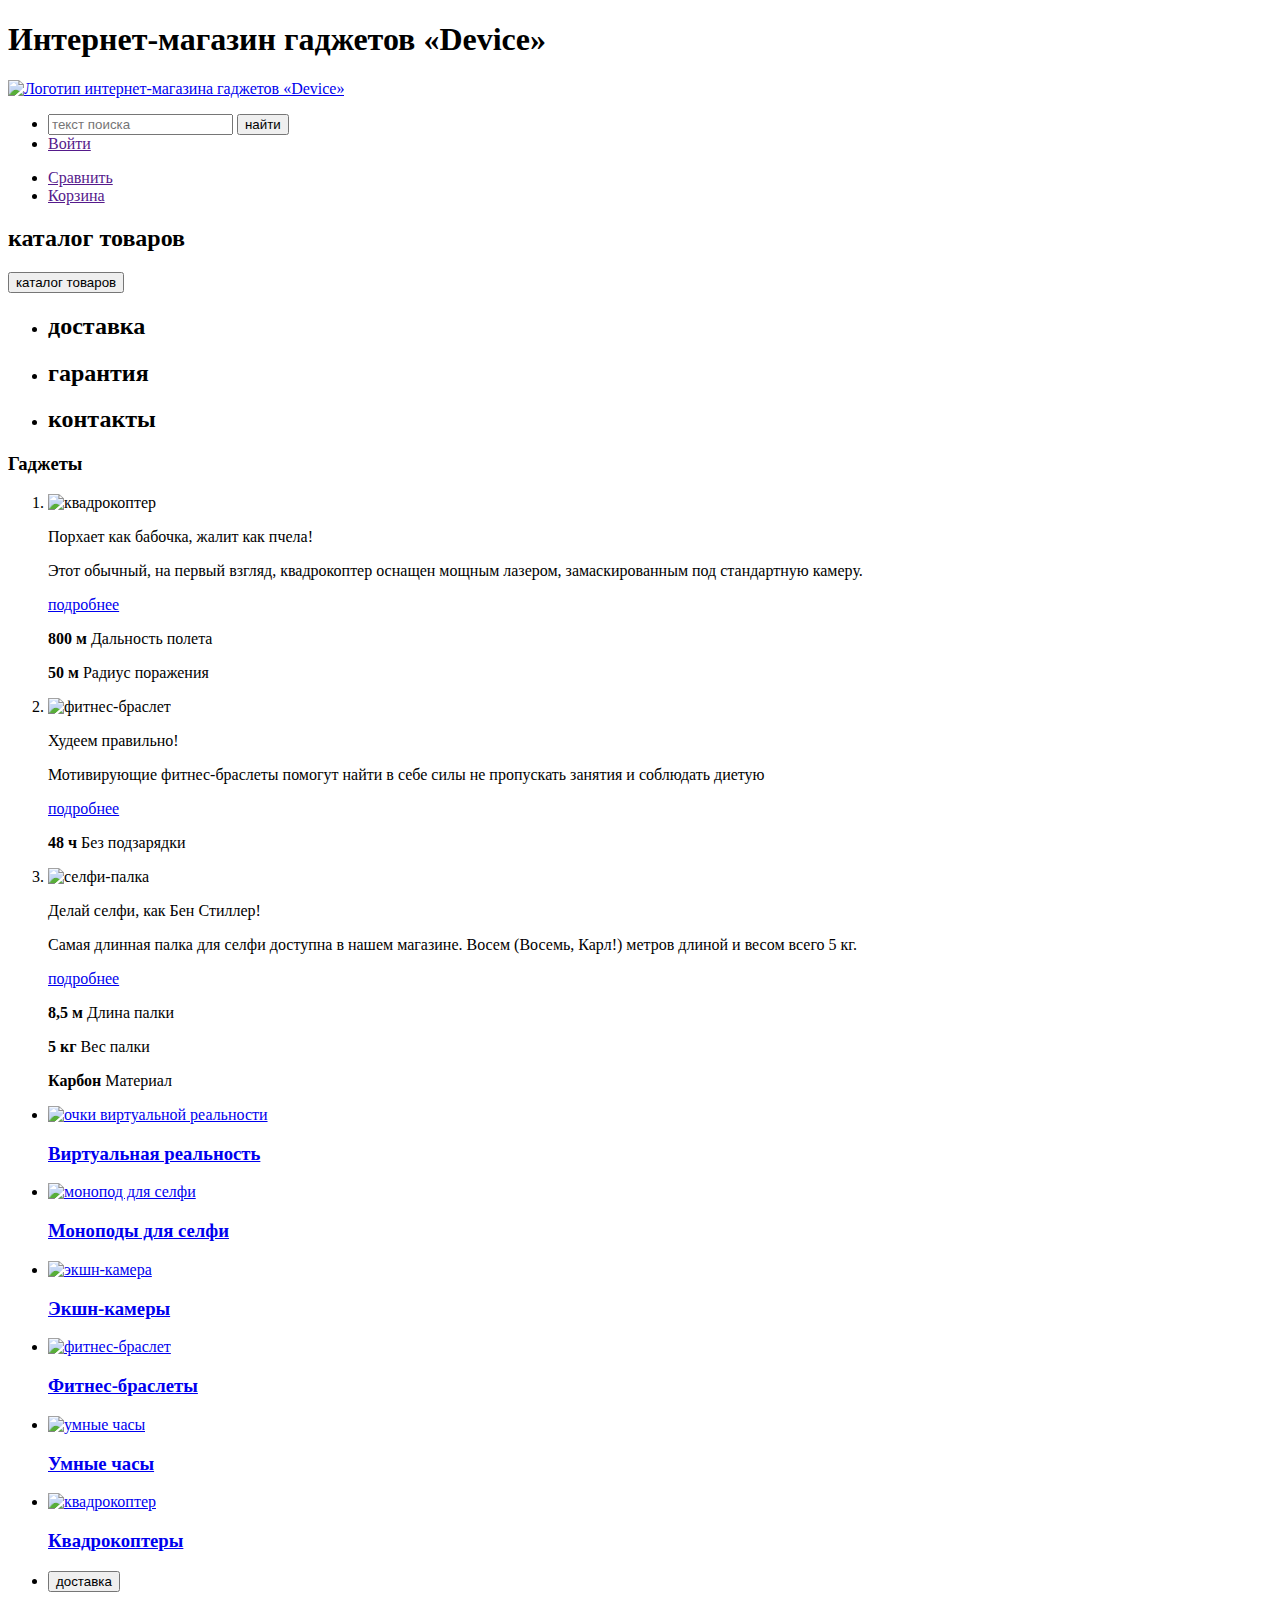
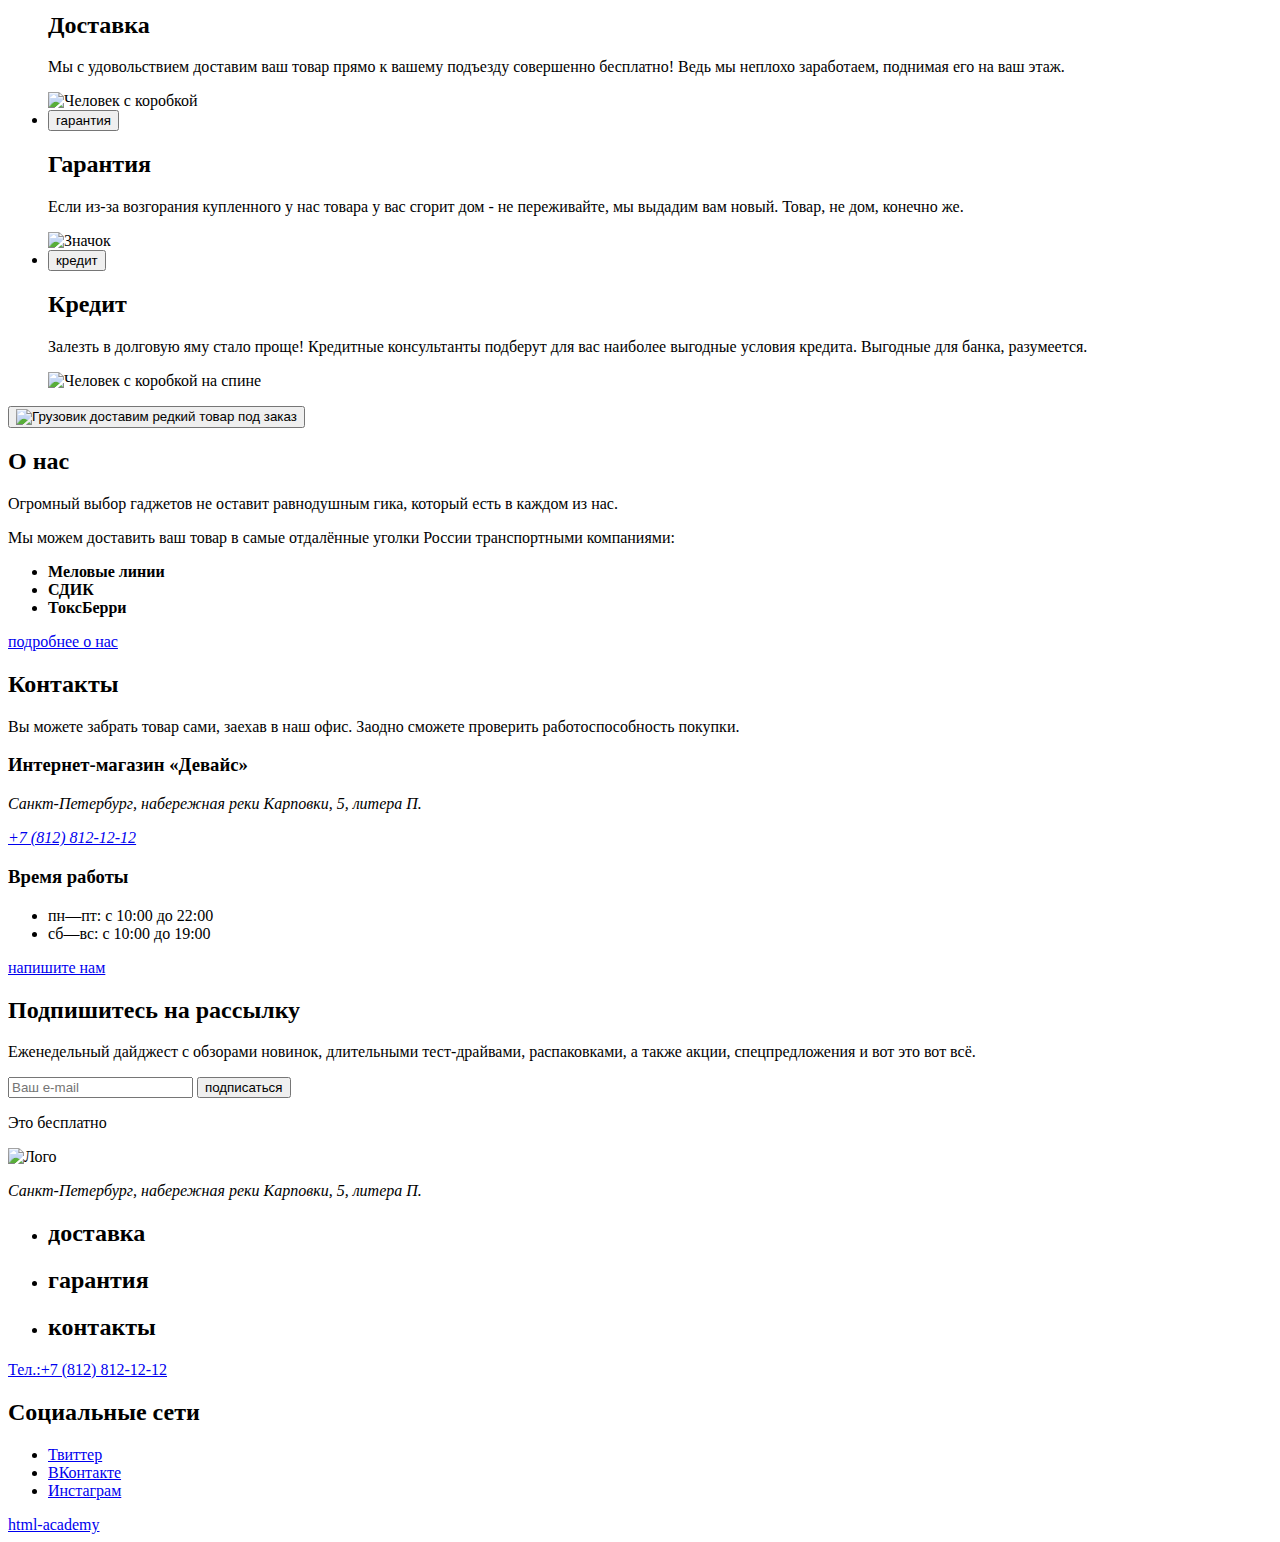
==== index.html @ d9502560 "Merge pull request #2 from maksdrop/master" ====
<!DOCTYPE html>
<html lang="ru">
  <head>
    <meta charset="utf-8">
    <title>HTML Academy: Девайс</title>
	</head>
	<body>
    <header class="page-header">
      <section class="navigation">
        <h1 class="visually-hidden">Интернет-магазин гаджетов «Device»</h1>
        <a class="logo" href="#">
          <img class="header-logo" src="" alt="Логотип интернет-магазина гаджетов «Device»">
        </a>
        <nav class="navigation-header">
          <ul class="navigation-list">
            <li class="navigation-item">
              <form class="search" action="https://echo.htmlacademy.ru/" method="post">
                <input class="input-search" type="search" name="text" placeholder="текст поиска" >
                <input class="submit-search" type="submit" value="найти">
              </form>
            </li>
            <li class="navigation-item">
              <a class="navigation-link" href="">Войти</a>
            </li>
          </ul>
          <ul class="navigation-list navigation-user">
            <li class="navigation-item">
              <a class="navigation-link" href="">Сравнить</a>
            </li>
            <li class="navigation-item">
              <a class="navigation-link" href="">Корзина</a>
            </li>
          </ul>
        </nav>
      </section>
      <section class="category">
      <h2 class="visually-hidden">каталог товаров</h2>
      <button class="button catalog-button">каталог товаров</button>
      <ul class="category-list">
        <li class="category-item"><h2>доставка</h2></li>
        <li class="category-item"><h2>гарантия</h2></li>
        <li class="category-item"><h2>контакты</h2></li>
      </ul>
      </section>
      </header>
    <main class="main-index">
      <section class="slider">
        <h3 class="visually-hidden">Гаджеты</h3>
        <ol class="slider-gadget">
          <li class="gadget-item">
            <img class="gadget-image" src="" alt="квадрокоптер">
            <div class="gadget-container">
              <p class="gadget-tagline">Порхает как бабочка, жалит как пчела!</p>
              <p class="gadget-description">Этот обычный, на первый взгляд, квадрокоптер оснащен мощным лазером, замаскированным под стандартную камеру.</p>
              <a class="button gadget-button" href="#">подробнее</a>
              <p class="gadget-characteristic"><b>800 м</b> Дальность полета</p>
              <p class="gadget-characteristic"><b>50 м</b> Радиус поражения</p>
          </div>
          </li>
          <li class="gadget-item">
            <img class="gadget-image" src="" alt="фитнес-браслет">
            <div class="gadget-container">
              <p class="gadget-tagline">Худеем правильно!</p>
              <p class="gadget-description">Мотивирующие фитнес-браслеты помогут найти в себе силы не пропускать занятия и соблюдать диетую</p>
              <a class="button gadget-button" href="#">подробнее</a>
              <p class="gadget-characteristic"><b>48 ч</b> Без подзарядки</p>
            </div>
          </li>
          <li class="gadget-item">
            <img class="gadget-image" src="" alt="селфи-палка">
            <div class="gadget-container">
              <p class="gadget-tagline">Делай селфи, как Бен Стиллер!</p>
              <p class="gadget-description">Самая длинная палка для селфи доступна в нашем магазине. Восем (Восемь, Карл!) метров длиной и весом всего 5 кг.</p>
              <a class="button gadget-button" href="#">подробнее</a>
              <p class="gadget-characteristic"><b>8,5 м</b> Длина палки</p>
              <p class="gadget-characteristic"><b>5 кг</b> Вес палки</p>
              <p class="gadget-characteristic"><b>Карбон</b> Материал</p>
            </div>
          </li>
        </ol>
      </section>
      <section class="catalog">
        <ul class="catalog-list">
          <li class="catalog-item">
            <a class="catalog-link" href="#">
              <img class="catalog-card-image" src="" alt="очки виртуальной реальности">
              <h3 class="catalog-card-title">Виртуальная реальность</h3>
            </a>
          </li>
          <li class="catalog-item">
            <a class="catalog-link" href="catalog.html">
              <img class="catalog-card-image" src="" alt="монопод для селфи">
              <h3 class="catalog-card-title">Моноподы для селфи</h3>
            </a>
          </li>
          <li class="catalog-item">
            <a class="catalog-link" href="#">
              <img class="catalog-card-image" src="" alt="экшн-камера">
              <h3 class="catalog-card-title">Экшн-камеры</h3>
            </a>
          </li>
          <li class="catalog-item">
            <a class="catalog-link" href="#">
              <img class="catalog-card-image" src="" alt="фитнес-браслет">
              <h3 class="catalog-card-title">Фитнес-браслеты</h3>
            </a>
          </li>
          <li class="catalog-item">
            <a class="catalog-link" href="#">
              <img class="catalog-card-image" src="" alt="умные часы">
              <h3 class="catalog-card-title">Умные часы</h3>
            </a>
          </li>
          <li class="catalog-item">
            <a class="catalog-link" href="#">
              <img class="catalog-card-image" src="" alt="квадрокоптер">
              <h3 class="catalog-card-title">Квадрокоптеры</h3>
            </a>
          </li>
        </ul>
      </section>
      <section class="option">
        <ul class="option-list">
          <li class="option-item">
            <button class="button option-button">доставка</button>
            <h2 class="option-tittle">Доставка</h2>
            <p class="option-description">Мы с удовольствием доставим ваш товар прямо к вашему подъезду совершенно бесплатно! Ведь мы неплохо заработаем, поднимая его на ваш этаж.</p>
            <img class="option-image" src="" alt="Человек с коробкой">
          </li>
          <li class="option-item">
            <button class="button option-button">гарантия</button>
            <h2 class="option-tittle">Гарантия</h2>
            <p class="option-description">Если из-за возгорания купленного у нас товара у вас сгорит дом - не переживайте, мы выдадим вам новый. Товар, не дом, конечно же.</p>
            <img class="option-image" src="" alt="Значок">
          </li>
          <li class="option-item">
            <button class="button option-button">кредит</button>
            <h2 class="option-tittle">Кредит</h2>
            <p class="option-description">Залезть в долговую яму стало проще! Кредитные консультанты подберут для вас наиболее выгодные условия кредита. Выгодные для банка, разумеется.</p>
            <img class="option-image" src="" alt="Человек с коробкой на спине">
          </li>
        </ul>
      </section>
      <section class="delivery">
        <button class="button delivery-button">
          <img class="delivery-image" src="" alt="Грузовик">
          <span class="delivery-tittle">доставим редкий товар под заказ</span>
        </button>
      </section>
      <section class="about">
        <h2 class="about-title">О нас</h2>
        <p>Огромный выбор гаджетов не оставит равнодушным гика, который есть в каждом из нас.</p>
        <p>Мы можем доставить ваш товар в самые отдалённые уголки России транспортными компаниями:</p>
        <ul class="about-list">
          <li class="about-item"><b>Меловые линии</b></li>
          <li class="about-item"><b>СДИК</b></li>
          <li class="about-item"><b>ТоксБерри</b></li>
        </ul>
        <a class="button about-button" href="#">подробнее о нас</a>
      </section>
      <section class="contacts">
        <h2 class="contacts-tittle">Контакты</h2>
        <p>Вы можете забрать товар сами, заехав в наш офис. Заодно сможете проверить работоспособность покупки.</p>
        <h3 class="contacts-subtitle">Интернет-магазин «Девайс»</h3>
        <address class="contacts-address">
          <p class="contacts-address-text">Санкт-Петербург, набережная реки Карповки, 5, литера П.</p>
          <a class="contacts-phone" href="tel:78128121212">+7 (812) 812-12-12</a>
        </address>
        <h3 class="contacts-subtitle">Время работы</h3>
        <ul class="contacts-schedule">
          <li class="contacts-schedule-item">пн—пт: с 10:00 до 22:00</li>
          <li class="contacts-schedule-item">сб—вс: с 10:00 до 19:00</li>
        </ul>
        <a class="button contacts-button" href="#">напишите нам</a>
      </section>
      <section class="subscribe">
        <h2 class="subscribe-tittle">Подпишитесь на рассылку</h2>
        <p>Еженедельный дайджест с обзорами новинок, длительными тест-драйвами, распаковками, а также акции, спецпредложения и вот это вот всё.</p>
        <form class="subscribe-form" action="#" method="post">
          <input class="field" placeholder="Ваш e-mail" type="email" name="subscribe-email" id="subscribe-email" required>
          <button class="button subscribe-button" type="submit">подписаться</button>
        </form>
        <p>Это бесплатно</p>
      </section>
    </main>
    <footer class="page-footer">
      <section class="footer-contacts">
        <img class="footer-logo" src="" alt="Лого">
        <address class="footer-address">
          <p class="footer-address-text">Санкт-Петербург, набережная реки Карповки, 5, литера П.</p>
        </address>
        <ul class="footer-option-list">
          <li class="footer-option-item"><h2>доставка</h2></li>
          <li class="footer-option-item"><h2>гарантия</h2></li>
          <li class="footer-option-item"><h2>контакты</h2></li>
        </ul>
          <a class="footer-contacts-phone" href="tel:78128121212">Тел.:+7 (812) 812-12-12</a>
      </section>
      <section class="footer-social">
        <h2 class="visually-hidden">Социальные сети</h2>
        <ul class="footer-social-list">
          <li class="footer-social-item">
            <a class="button" href="#">
              <span class="visually-hidden">Твиттер</span>
            </a>
          </li>
          <li class="footer-social-item">
            <a class="button" href="#">
              <span class="visually-hidden">ВКонтакте</span>
            </a>
          </li>
          <li class="footer-social-item">
            <a class="button" href="#">
              <span class="visually-hidden">Инстаграм</span>
            </a>
          </li>
        </ul>
        <a class="htmlacademy-link" href="https://htmlacademy.ru/">
          <span class="visually-hidden">html-academy</span>
        </a>
      </section>
    </footer>
	</body>
</html>
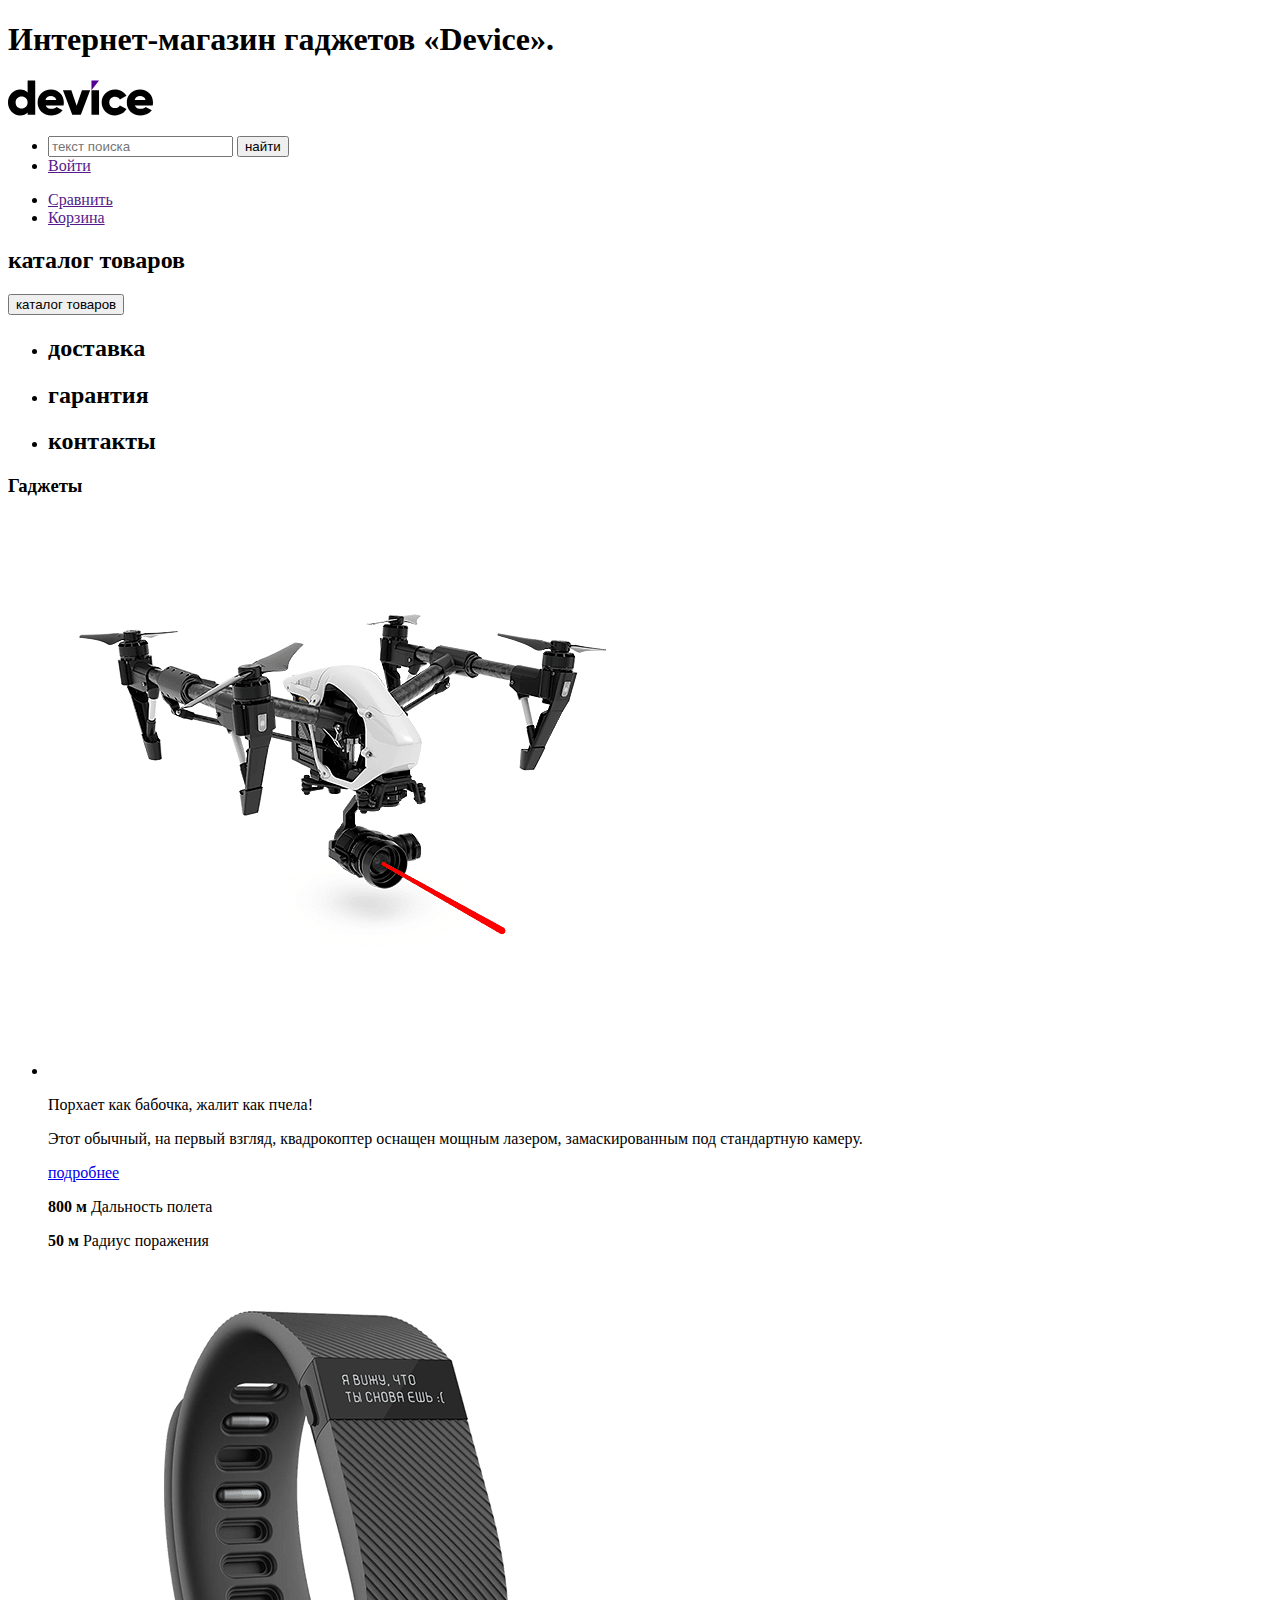
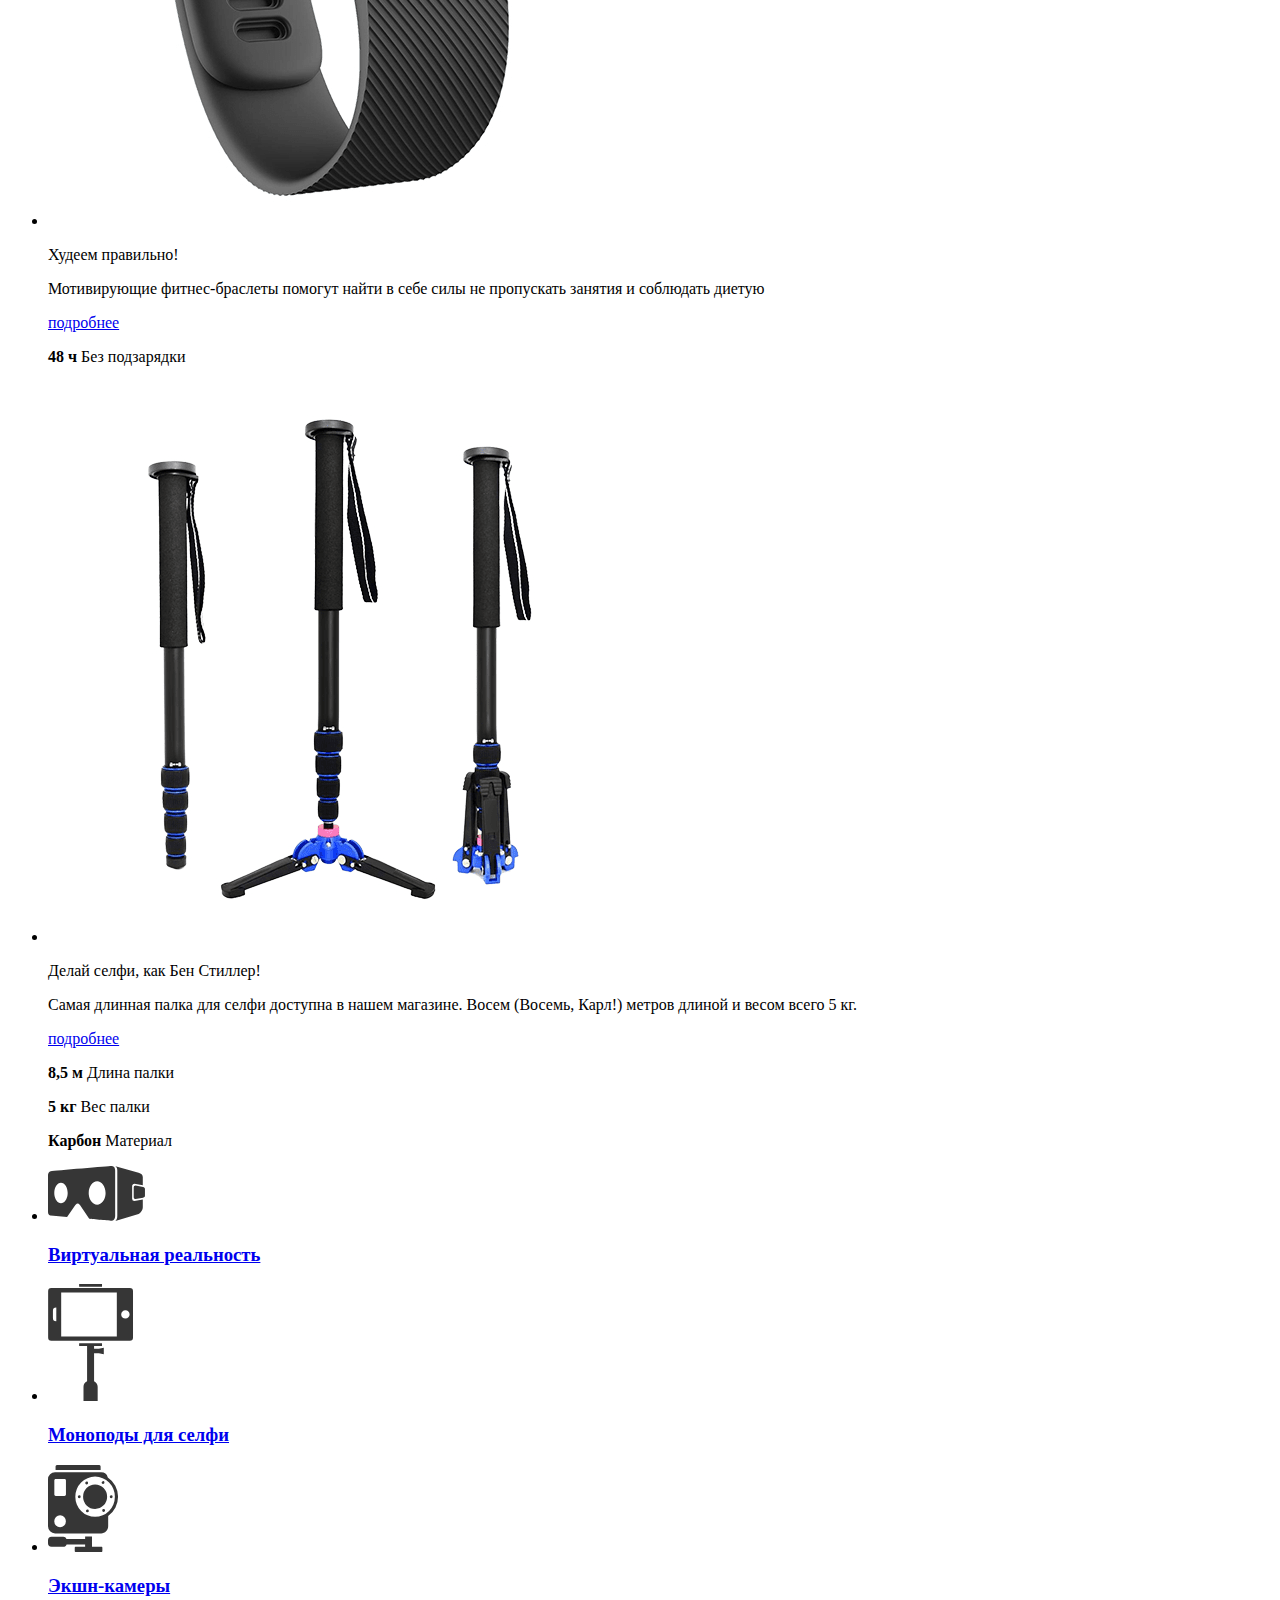
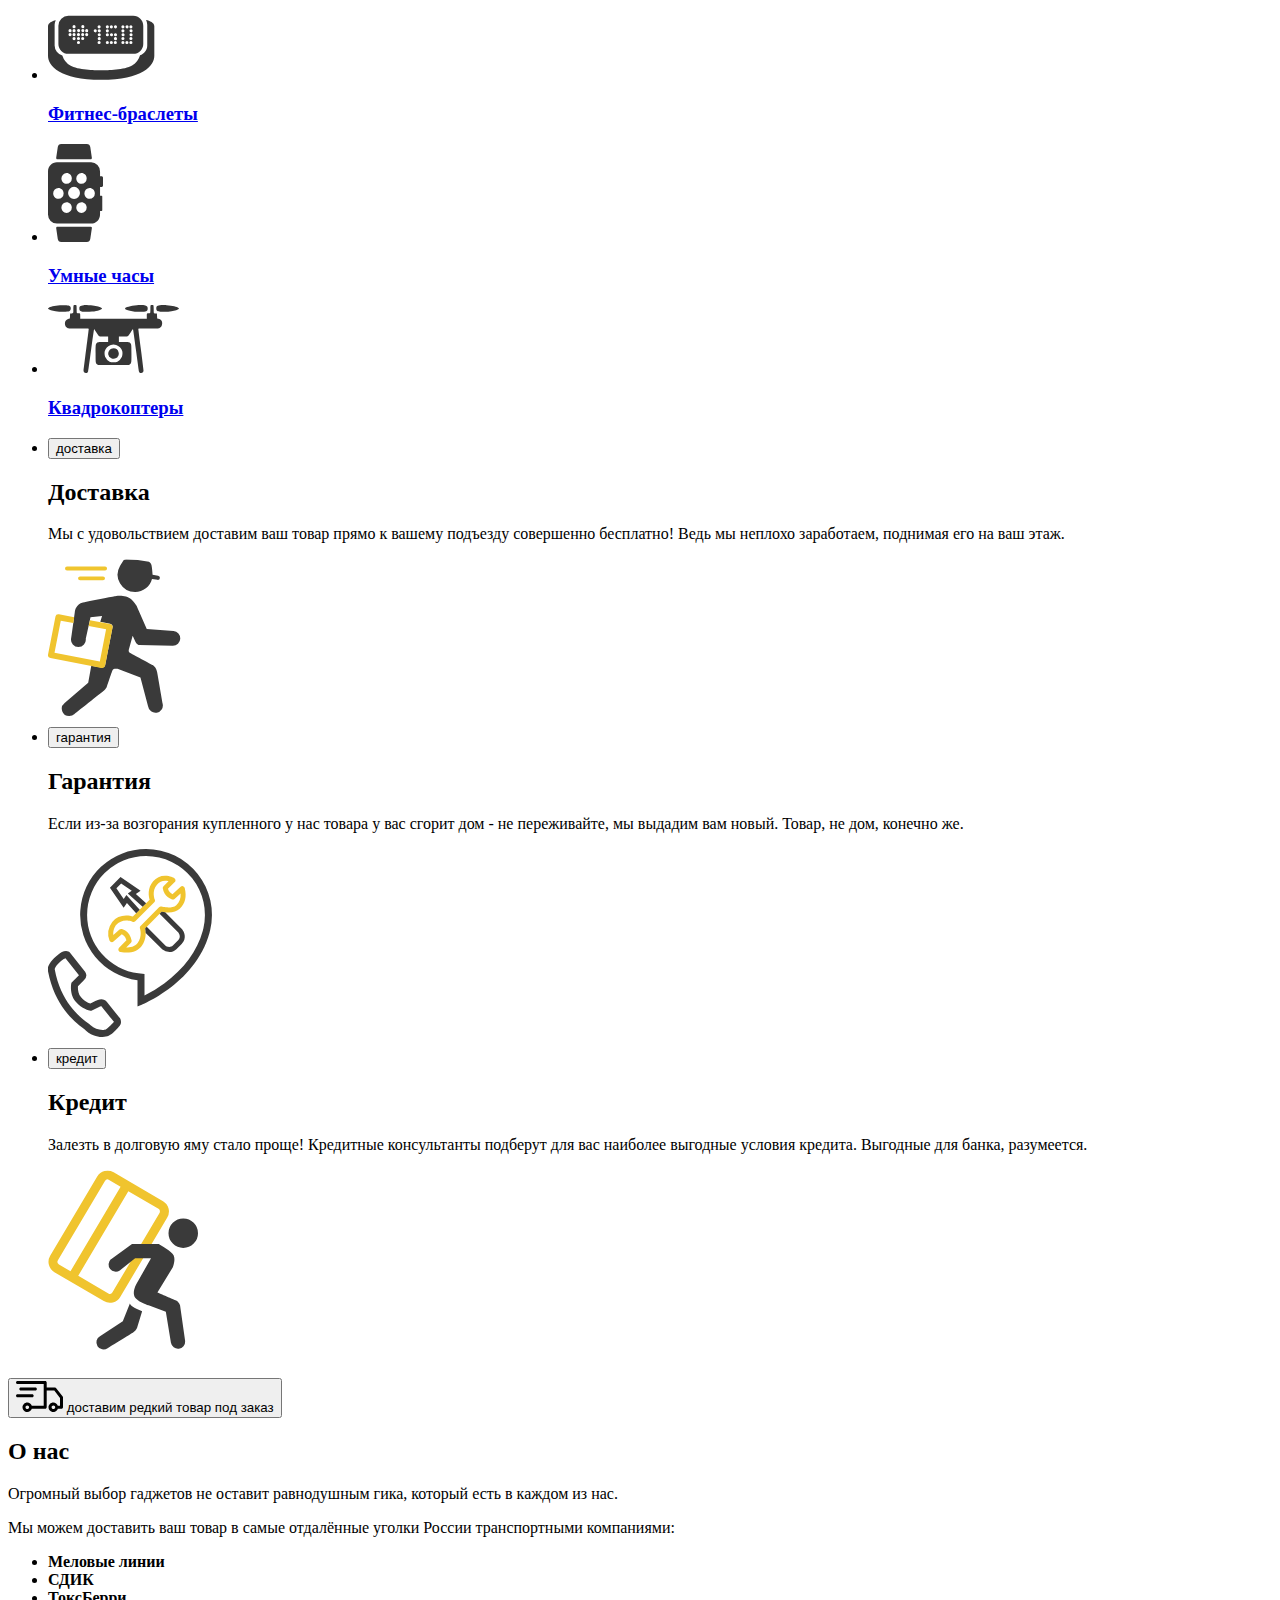
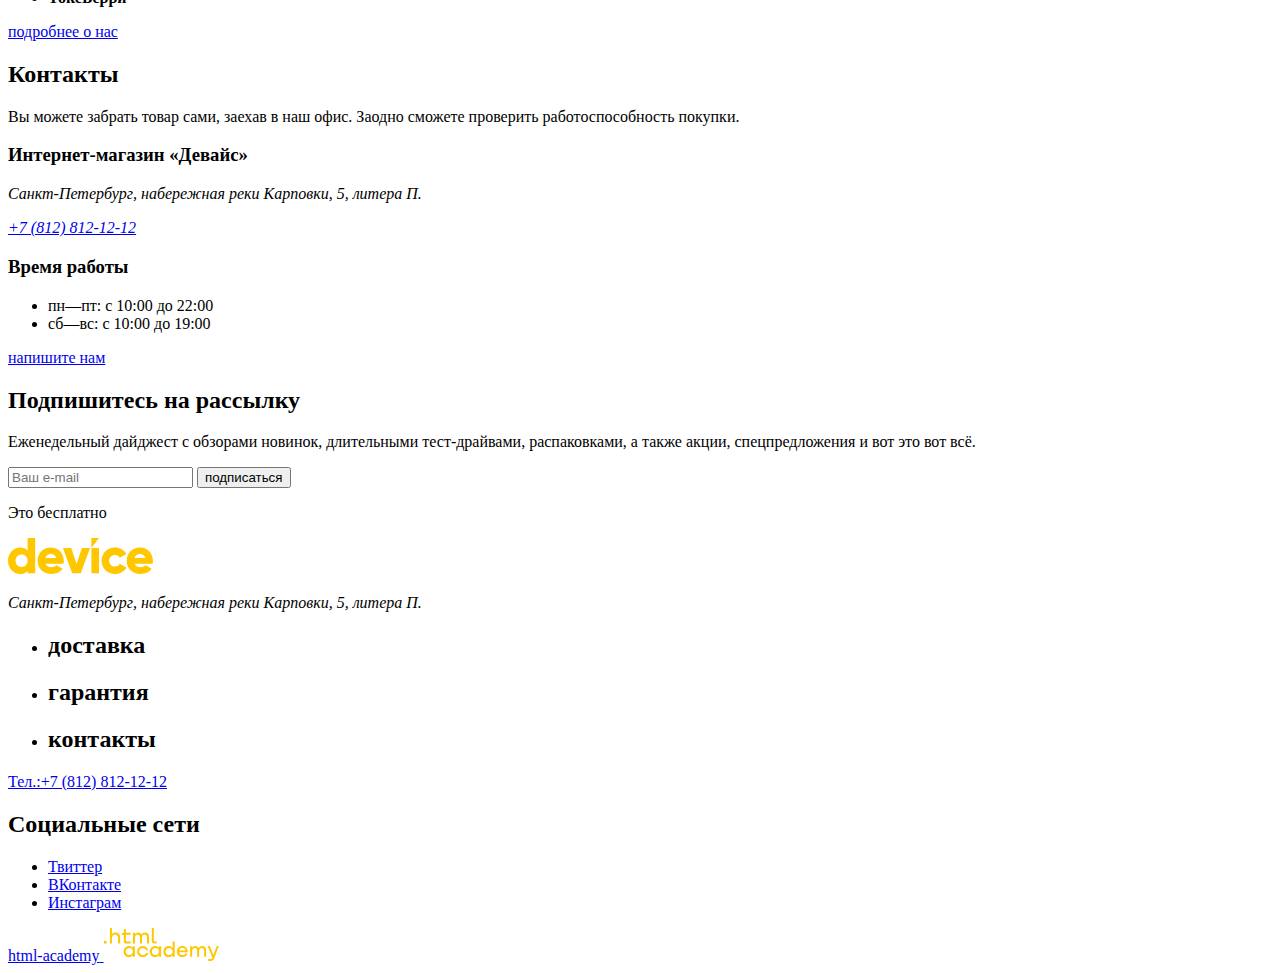
==== commit 9d2c41cb: "added graphics" ====
--- a/index.html
+++ b/index.html
@@ -7,9 +7,9 @@
 	<body>
     <header class="page-header">
       <section class="navigation">
-        <h1 class="visually-hidden">Интернет-магазин гаджетов «Device»</h1>
+        <h1 class="visually-hidden">Интернет-магазин гаджетов «Device».</h1>
         <a class="logo" href="#">
-          <img class="header-logo" src="" alt="Логотип интернет-магазина гаджетов «Device»">
+          <img class="header-logo" src="images/logo-header.svg" width="145" height="36" alt="Логотип интернет-магазина гаджетов «Device»">
         </a>
         <nav class="navigation-header">
           <ul class="navigation-list">
@@ -46,9 +46,9 @@
     <main class="main-index">
       <section class="slider">
         <h3 class="visually-hidden">Гаджеты</h3>
-        <ol class="slider-gadget">
+        <ul class="slider-gadget">
           <li class="gadget-item">
-            <img class="gadget-image" src="" alt="квадрокоптер">
+            <img class="gadget-image" src="images/slider-quadrocopter.png" width="560" height="560" alt="Квадрокоптер">
             <div class="gadget-container">
               <p class="gadget-tagline">Порхает как бабочка, жалит как пчела!</p>
               <p class="gadget-description">Этот обычный, на первый взгляд, квадрокоптер оснащен мощным лазером, замаскированным под стандартную камеру.</p>
@@ -58,7 +58,7 @@
           </div>
           </li>
           <li class="gadget-item">
-            <img class="gadget-image" src="" alt="фитнес-браслет">
+            <img class="gadget-image" src="images/slider-fitnes-bracelet.png" width="560" height="560" alt="Фитнес-браслет.">
             <div class="gadget-container">
               <p class="gadget-tagline">Худеем правильно!</p>
               <p class="gadget-description">Мотивирующие фитнес-браслеты помогут найти в себе силы не пропускать занятия и соблюдать диетую</p>
@@ -67,7 +67,7 @@
             </div>
           </li>
           <li class="gadget-item">
-            <img class="gadget-image" src="" alt="селфи-палка">
+            <img class="gadget-image" src="images/slider-selfie-stick.png" width="560" height="560" alt="Селфи-палка.">
             <div class="gadget-container">
               <p class="gadget-tagline">Делай селфи, как Бен Стиллер!</p>
               <p class="gadget-description">Самая длинная палка для селфи доступна в нашем магазине. Восем (Восемь, Карл!) метров длиной и весом всего 5 кг.</p>
@@ -77,43 +77,43 @@
               <p class="gadget-characteristic"><b>Карбон</b> Материал</p>
             </div>
           </li>
-        </ol>
+        </ul>
       </section>
       <section class="catalog">
         <ul class="catalog-list">
           <li class="catalog-item">
             <a class="catalog-link" href="#">
-              <img class="catalog-card-image" src="" alt="очки виртуальной реальности">
+              <img class="catalog-card-image" src="images/catalog-1.svg" width="97" height="55" alt="Очки виртуальной реальности.">
               <h3 class="catalog-card-title">Виртуальная реальность</h3>
             </a>
           </li>
           <li class="catalog-item">
             <a class="catalog-link" href="catalog.html">
-              <img class="catalog-card-image" src="" alt="монопод для селфи">
+              <img class="catalog-card-image" src="images/catalog-2.svg" width="86" height="117" alt="Монопод для селфи.">
               <h3 class="catalog-card-title">Моноподы для селфи</h3>
             </a>
           </li>
           <li class="catalog-item">
             <a class="catalog-link" href="#">
-              <img class="catalog-card-image" src="" alt="экшн-камера">
+              <img class="catalog-card-image" src="images/catalog-3.svg" width="71" height="87" alt="Экшн-камера.">
               <h3 class="catalog-card-title">Экшн-камеры</h3>
             </a>
           </li>
           <li class="catalog-item">
             <a class="catalog-link" href="#">
-              <img class="catalog-card-image" src="" alt="фитнес-браслет">
+              <img class="catalog-card-image" src="images/catalog-4.svg" width="107" height="65" alt="Фитнес-браслет.">
               <h3 class="catalog-card-title">Фитнес-браслеты</h3>
             </a>
           </li>
           <li class="catalog-item">
             <a class="catalog-link" href="#">
-              <img class="catalog-card-image" src="" alt="умные часы">
+              <img class="catalog-card-image" src="images/catalog-5.svg" width="56" height="98" alt="Умные часы.">
               <h3 class="catalog-card-title">Умные часы</h3>
             </a>
           </li>
           <li class="catalog-item">
             <a class="catalog-link" href="#">
-              <img class="catalog-card-image" src="" alt="квадрокоптер">
+              <img class="catalog-card-image" src="images/catalog-6.svg" width="132" height="69" alt="Квадрокоптер.">
               <h3 class="catalog-card-title">Квадрокоптеры</h3>
             </a>
           </li>
@@ -125,25 +125,25 @@
             <button class="button option-button">доставка</button>
             <h2 class="option-tittle">Доставка</h2>
             <p class="option-description">Мы с удовольствием доставим ваш товар прямо к вашему подъезду совершенно бесплатно! Ведь мы неплохо заработаем, поднимая его на ваш этаж.</p>
-            <img class="option-image" src="" alt="Человек с коробкой">
+            <img class="option-image" src="images/frame-1.svg" width="136" height="164" alt="Человек с коробкой.">
           </li>
           <li class="option-item">
             <button class="button option-button">гарантия</button>
             <h2 class="option-tittle">Гарантия</h2>
             <p class="option-description">Если из-за возгорания купленного у нас товара у вас сгорит дом - не переживайте, мы выдадим вам новый. Товар, не дом, конечно же.</p>
-            <img class="option-image" src="" alt="Значок">
+            <img class="option-image" src="images/frame-2.svg" width="171" height="195" alt="Значок.">
           </li>
           <li class="option-item">
             <button class="button option-button">кредит</button>
             <h2 class="option-tittle">Кредит</h2>
             <p class="option-description">Залезть в долговую яму стало проще! Кредитные консультанты подберут для вас наиболее выгодные условия кредита. Выгодные для банка, разумеется.</p>
-            <img class="option-image" src="" alt="Человек с коробкой на спине">
+            <img class="option-image" src="images/frame-3.svg" width="156" height="188" alt="Человек с коробкой на спине.">
           </li>
         </ul>
       </section>
       <section class="delivery">
         <button class="button delivery-button">
-          <img class="delivery-image" src="" alt="Грузовик">
+          <img class="delivery-image" src="images/delivery.svg" width="47" height="31" alt="Грузовик.">
           <span class="delivery-tittle">доставим редкий товар под заказ</span>
         </button>
       </section>
@@ -185,7 +185,7 @@
     </main>
     <footer class="page-footer">
       <section class="footer-contacts">
-        <img class="footer-logo" src="" alt="Лого">
+        <img class="footer-logo" src="images/logo-footer.svg" width="145" height="36" alt="Логотип.">
         <address class="footer-address">
           <p class="footer-address-text">Санкт-Петербург, набережная реки Карповки, 5, литера П.</p>
         </address>
@@ -217,6 +217,7 @@
         </ul>
         <a class="htmlacademy-link" href="https://htmlacademy.ru/">
           <span class="visually-hidden">html-academy</span>
+          <img class="htmlacademy-image" src="images/html-academy.svg" width="115" height="33" alt="html-academy.">
         </a>
       </section>
     </footer>
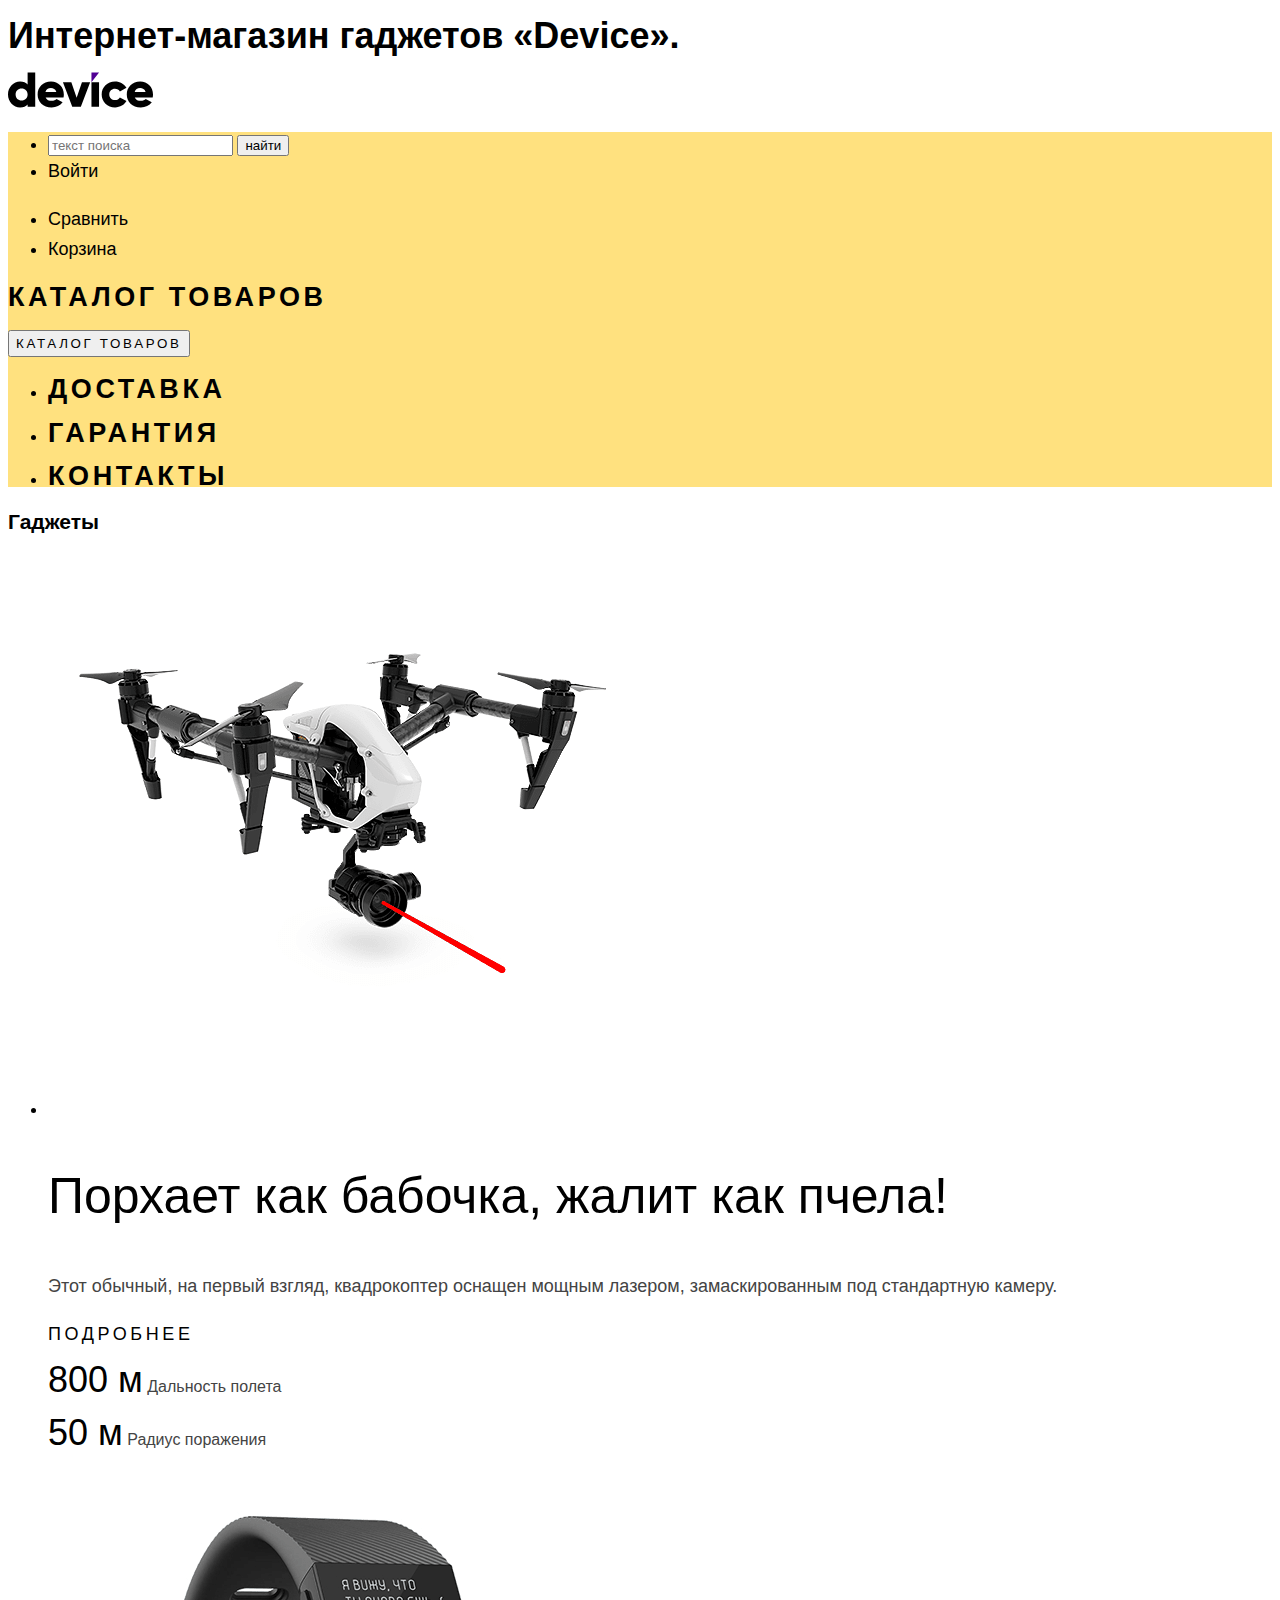
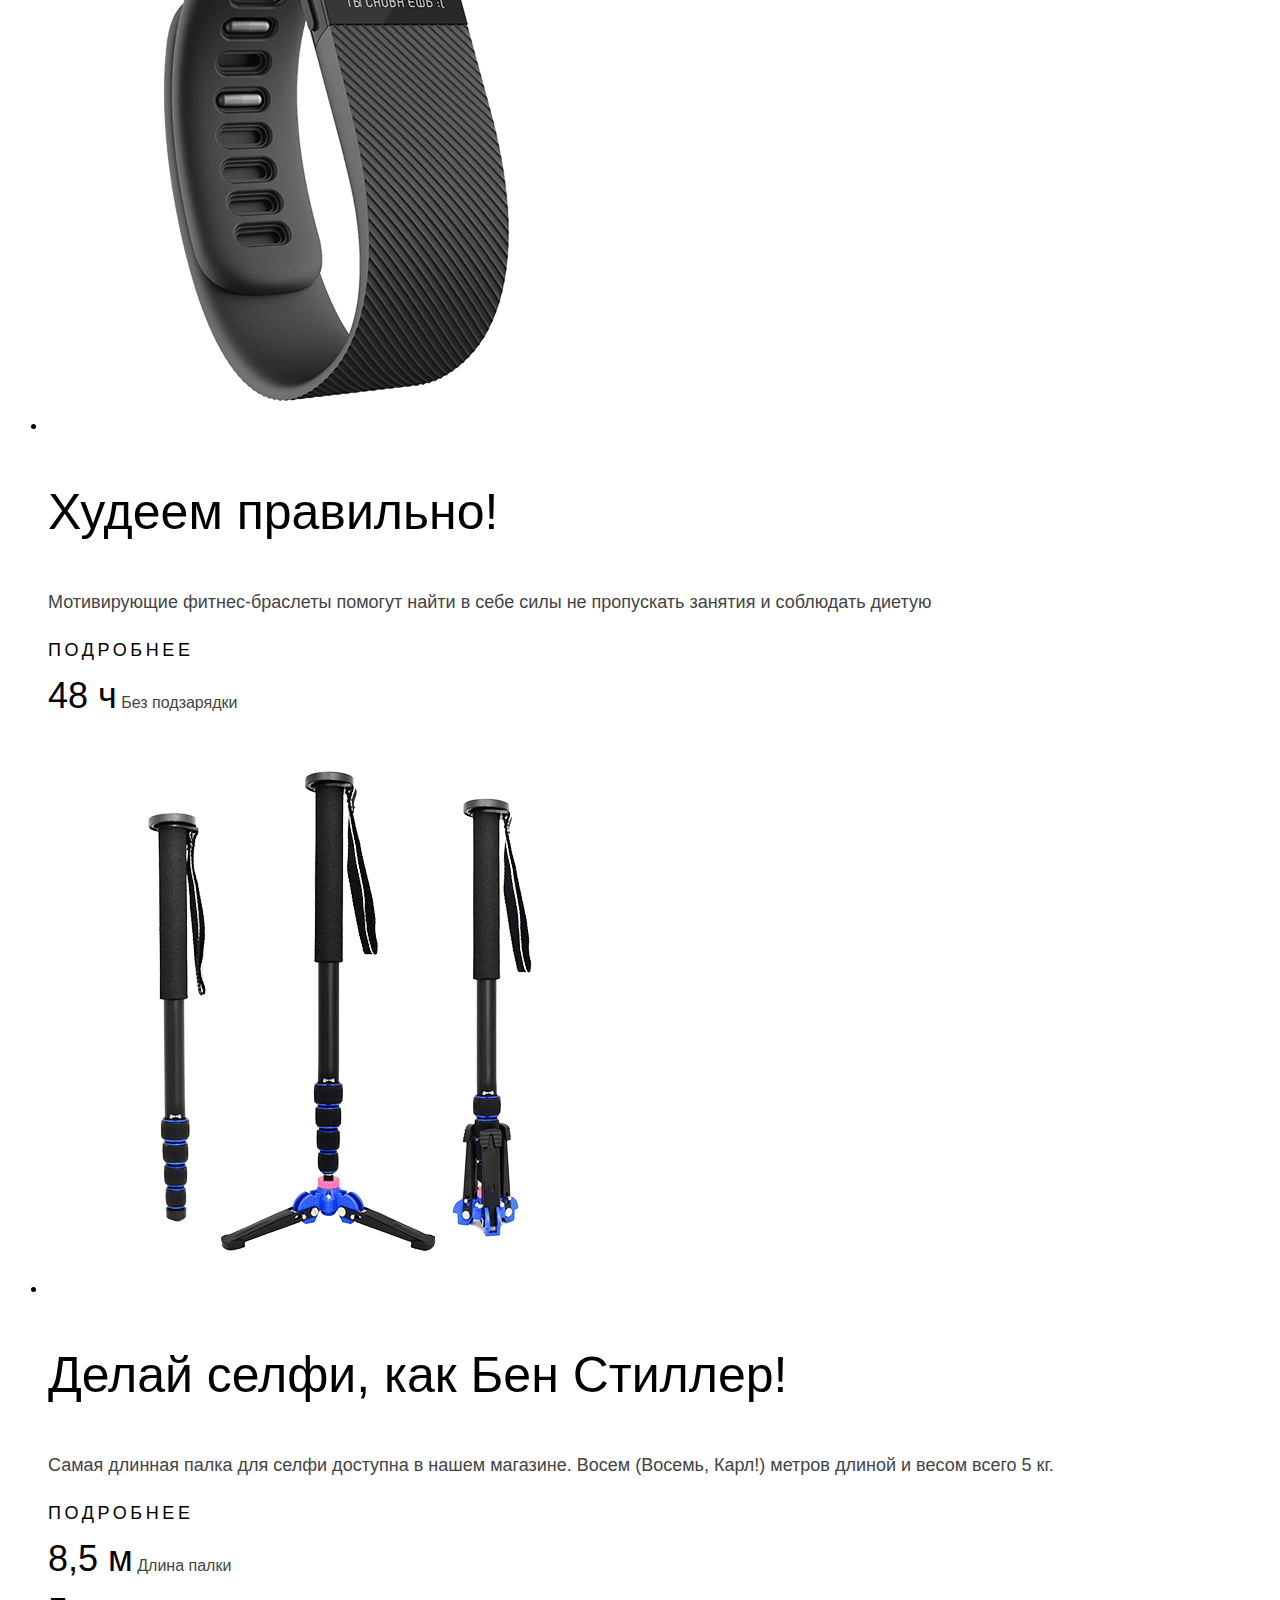
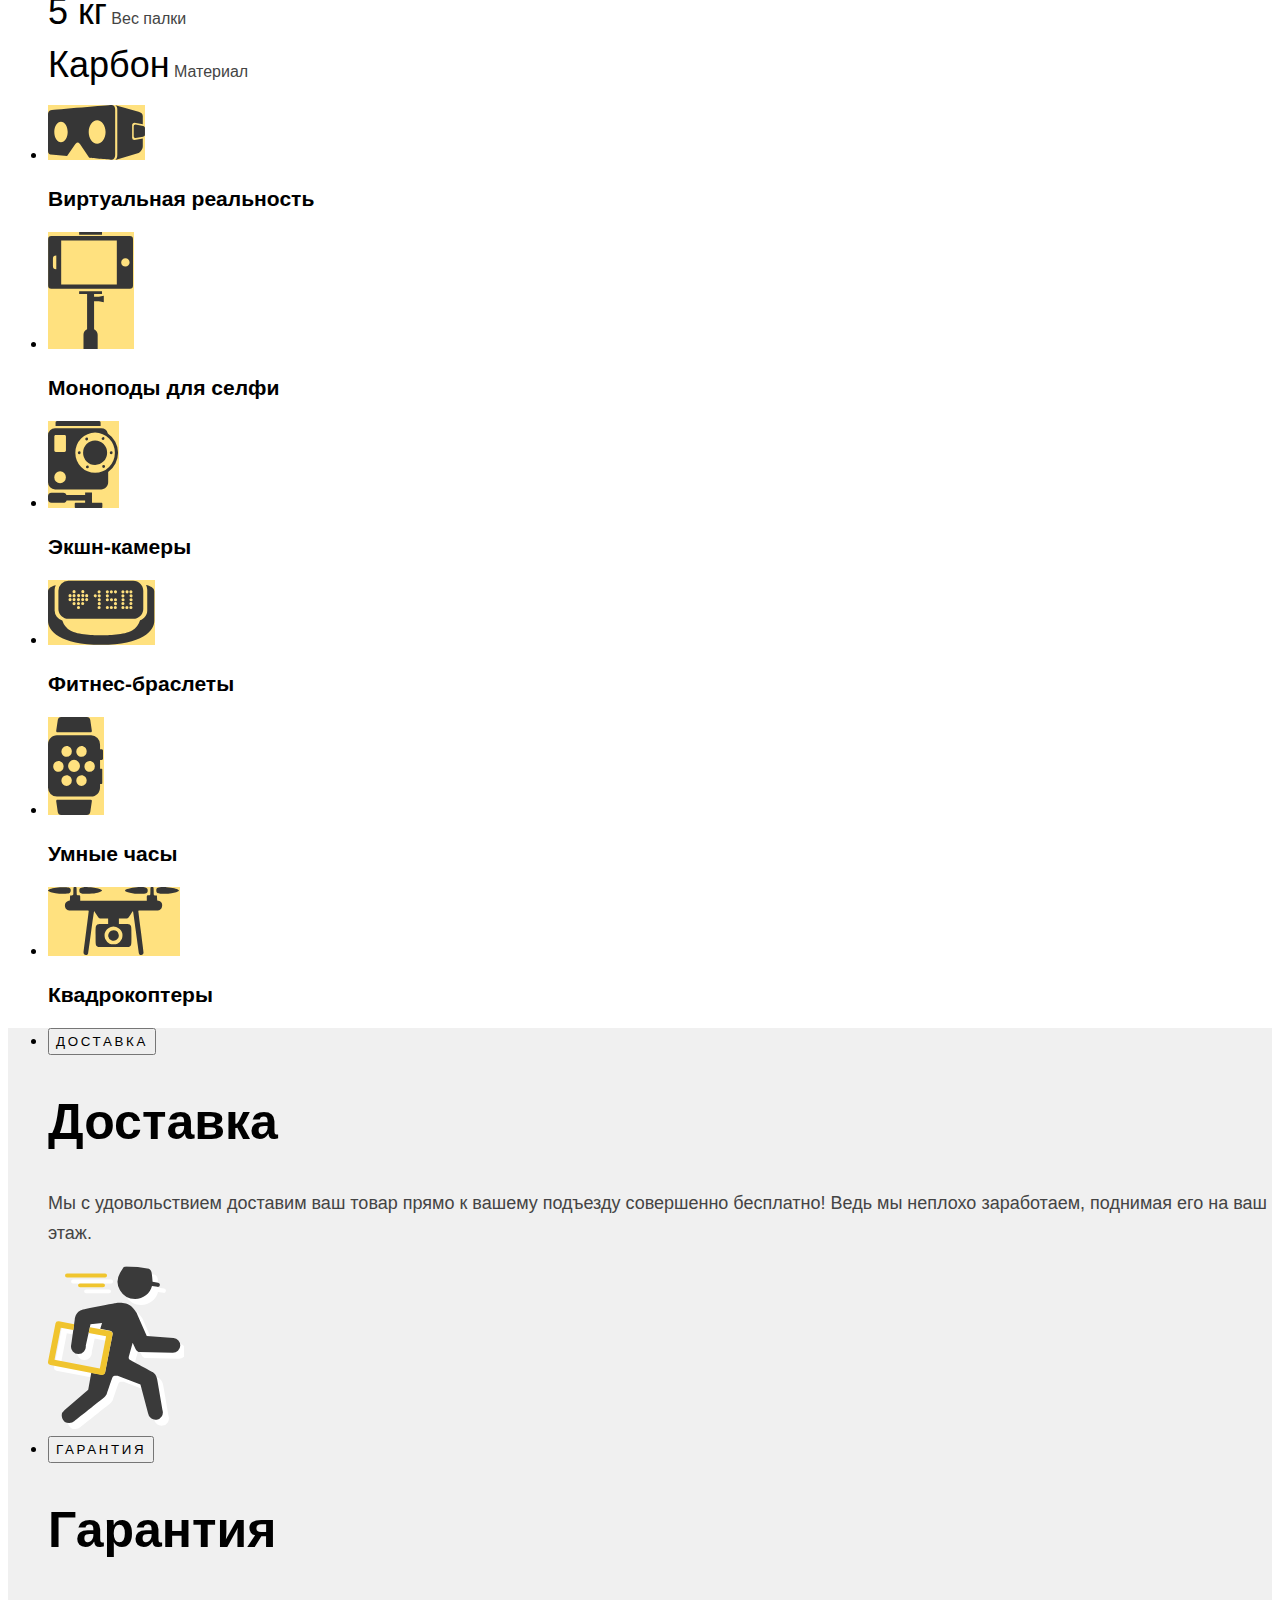
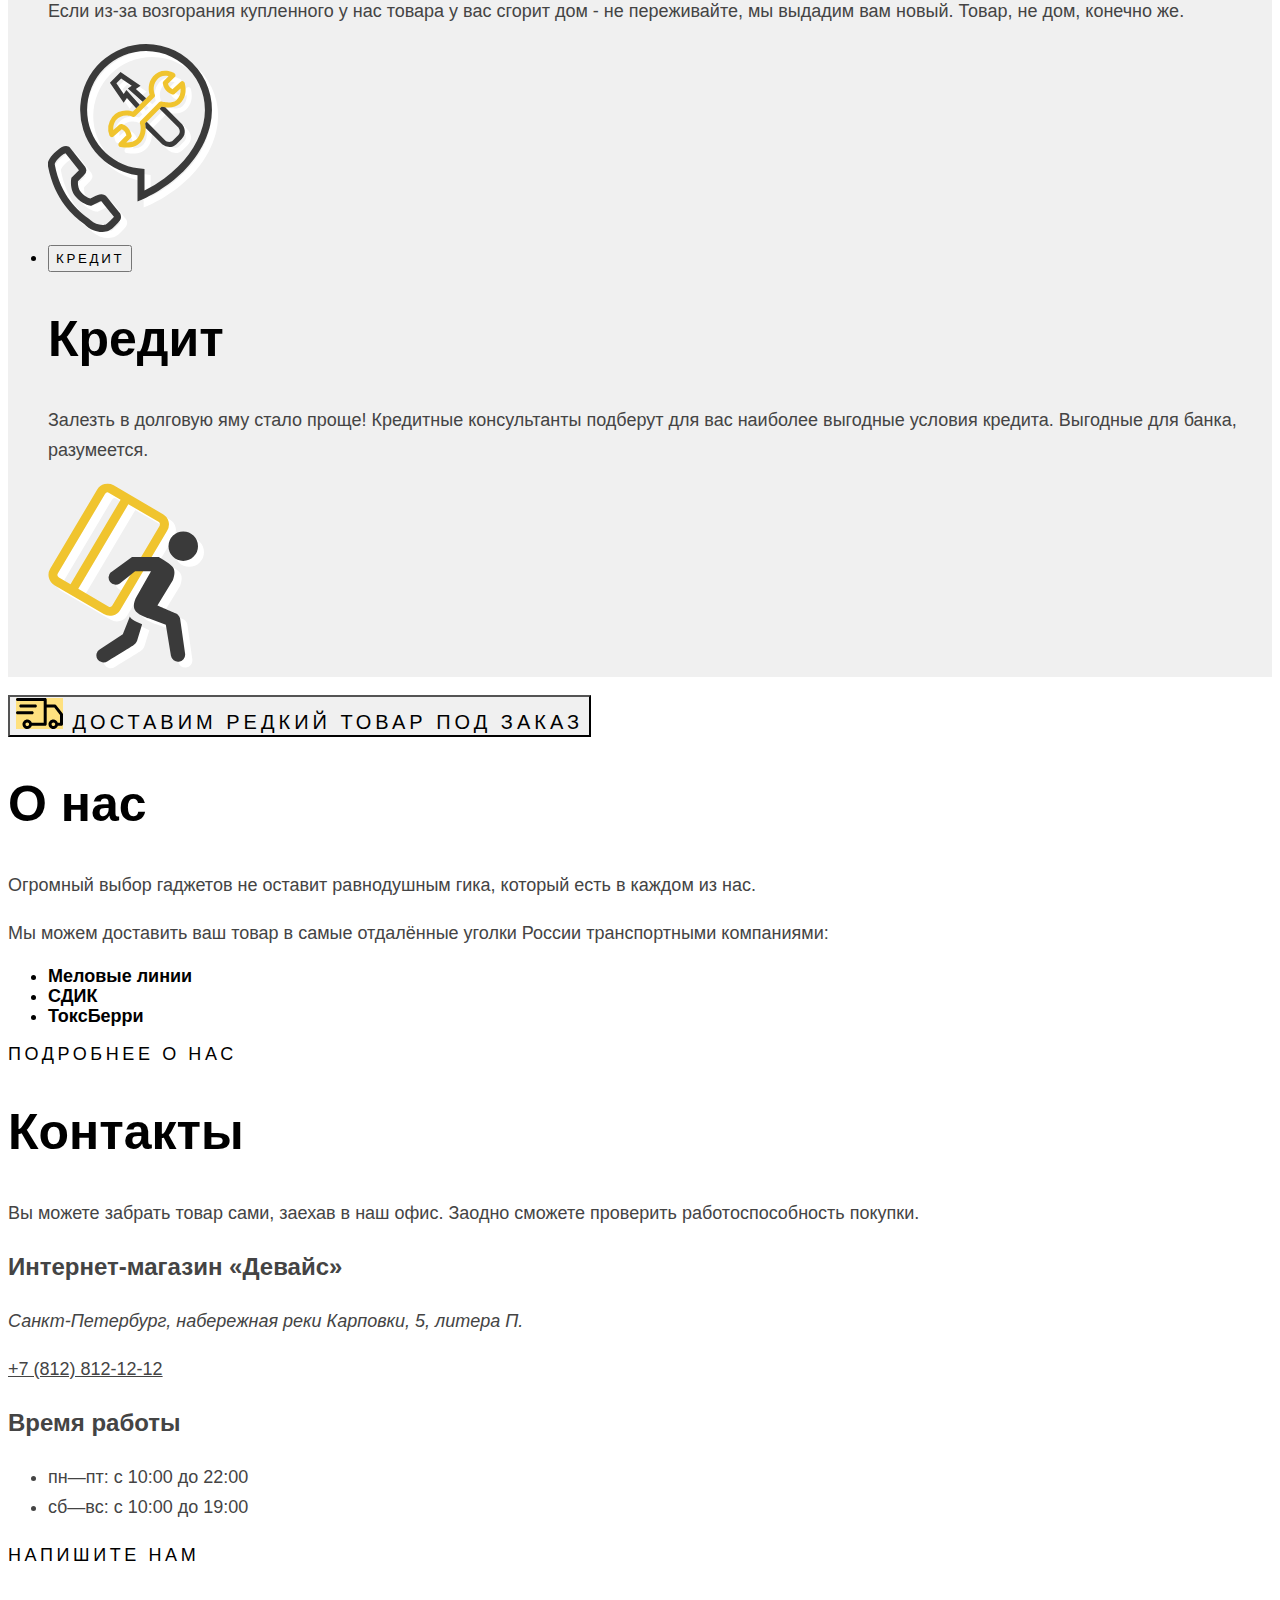
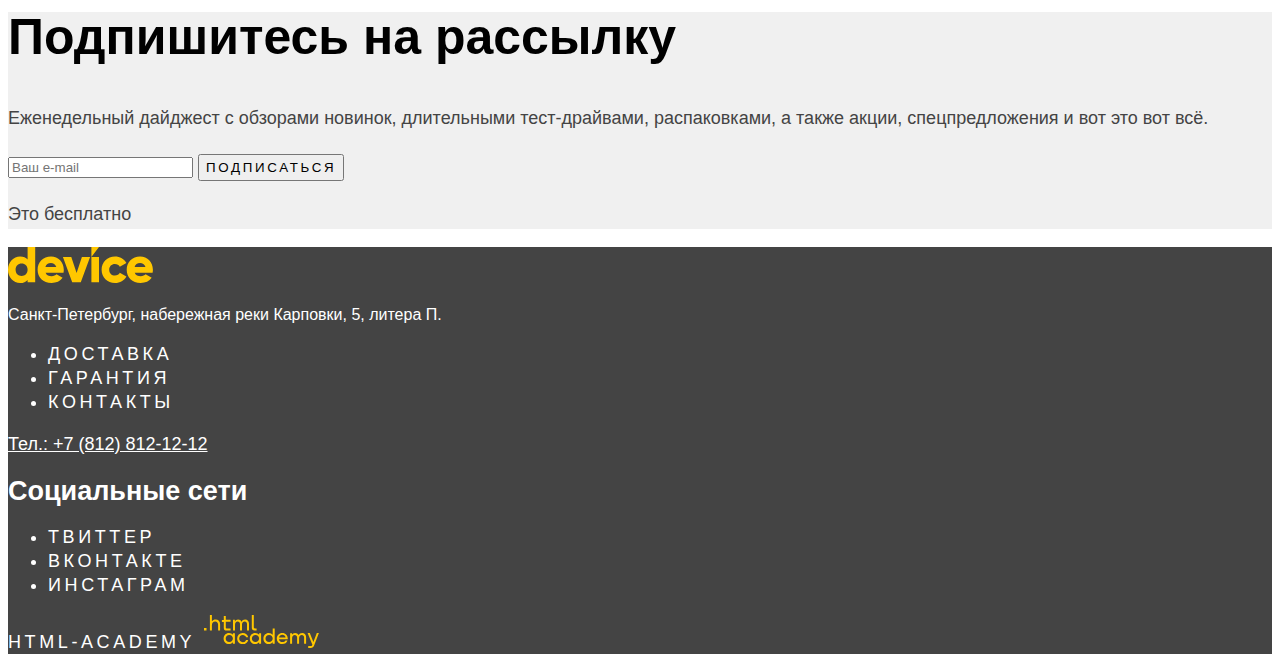
==== commit c5345c2a: "did the basic styling" ====
--- a/index.html
+++ b/index.html
@@ -2,47 +2,50 @@
 <html lang="ru">
   <head>
     <meta charset="utf-8">
-    <title>HTML Academy: Девайс</title>
+    <title>Девайс</title>
+    <link rel="stylesheet" href="styles/styles.css">
 	</head>
 	<body>
     <header class="page-header">
-      <section class="navigation">
-        <h1 class="visually-hidden">Интернет-магазин гаджетов «Device».</h1>
-        <a class="logo" href="#">
-          <img class="header-logo" src="images/logo-header.svg" width="145" height="36" alt="Логотип интернет-магазина гаджетов «Device»">
-        </a>
-        <nav class="navigation-header">
-          <ul class="navigation-list">
-            <li class="navigation-item">
-              <form class="search" action="https://echo.htmlacademy.ru/" method="post">
-                <input class="input-search" type="search" name="text" placeholder="текст поиска" >
-                <input class="submit-search" type="submit" value="найти">
-              </form>
-            </li>
-            <li class="navigation-item">
-              <a class="navigation-link" href="">Войти</a>
-            </li>
+      <h1 class="visually-hidden">Интернет-магазин гаджетов «Device».</h1>
+      <a class="logo" href="#">
+        <img class="header-logo" src="images/logo-header.svg" width="145" height="36" alt="Логотип интернет-магазина гаджетов «Device»">
+      </a>
+      <div class="header-background">
+        <section class="navigation">
+          <nav class="navigation-header">
+            <ul class="navigation-list">
+              <li class="navigation-item">
+                <form class="search" action="https://echo.htmlacademy.ru/" method="post">
+                  <input class="input-search" type="search" name="text" placeholder="текст поиска" >
+                  <input class="submit-search" type="submit" value="найти">
+                </form>
+              </li>
+              <li class="navigation-item">
+                <a class="navigation-link" href="">Войти</a>
+              </li>
+            </ul>
+            <ul class="navigation-list navigation-user">
+              <li class="navigation-item">
+                <a class="navigation-link" href="">Сравнить</a>
+              </li>
+              <li class="navigation-item">
+                <a class="navigation-link" href="">Корзина</a>
+              </li>
+            </ul>
+          </nav>
+        </section>
+        <section class="category">
+          <h2 class="visually-hidden">каталог товаров</h2>
+          <button class="button catalog-button">каталог товаров</button>
+          <ul class="category-list">
+            <li class="category-item"><h2>доставка</h2></li>
+            <li class="category-item"><h2>гарантия</h2></li>
+            <li class="category-item"><h2>контакты</h2></li>
           </ul>
-          <ul class="navigation-list navigation-user">
-            <li class="navigation-item">
-              <a class="navigation-link" href="">Сравнить</a>
-            </li>
-            <li class="navigation-item">
-              <a class="navigation-link" href="">Корзина</a>
-            </li>
-          </ul>
-        </nav>
-      </section>
-      <section class="category">
-      <h2 class="visually-hidden">каталог товаров</h2>
-      <button class="button catalog-button">каталог товаров</button>
-      <ul class="category-list">
-        <li class="category-item"><h2>доставка</h2></li>
-        <li class="category-item"><h2>гарантия</h2></li>
-        <li class="category-item"><h2>контакты</h2></li>
-      </ul>
-      </section>
-      </header>
+        </section>
+      </div>
+    </header>
     <main class="main-index">
       <section class="slider">
         <h3 class="visually-hidden">Гаджеты</h3>
@@ -50,17 +53,17 @@
           <li class="gadget-item">
             <img class="gadget-image" src="images/slider-quadrocopter.png" width="560" height="560" alt="Квадрокоптер">
             <div class="gadget-container">
-              <p class="gadget-tagline">Порхает как бабочка, жалит как пчела!</p>
+              <p class="gadget-tagline title">Порхает как бабочка, жалит как пчела!</p>
               <p class="gadget-description">Этот обычный, на первый взгляд, квадрокоптер оснащен мощным лазером, замаскированным под стандартную камеру.</p>
               <a class="button gadget-button" href="#">подробнее</a>
               <p class="gadget-characteristic"><b>800 м</b> Дальность полета</p>
               <p class="gadget-characteristic"><b>50 м</b> Радиус поражения</p>
-          </div>
+            </div>
           </li>
           <li class="gadget-item">
             <img class="gadget-image" src="images/slider-fitnes-bracelet.png" width="560" height="560" alt="Фитнес-браслет.">
             <div class="gadget-container">
-              <p class="gadget-tagline">Худеем правильно!</p>
+              <p class="gadget-tagline title">Худеем правильно!</p>
               <p class="gadget-description">Мотивирующие фитнес-браслеты помогут найти в себе силы не пропускать занятия и соблюдать диетую</p>
               <a class="button gadget-button" href="#">подробнее</a>
               <p class="gadget-characteristic"><b>48 ч</b> Без подзарядки</p>
@@ -69,7 +72,7 @@
           <li class="gadget-item">
             <img class="gadget-image" src="images/slider-selfie-stick.png" width="560" height="560" alt="Селфи-палка.">
             <div class="gadget-container">
-              <p class="gadget-tagline">Делай селфи, как Бен Стиллер!</p>
+              <p class="gadget-tagline title">Делай селфи, как Бен Стиллер!</p>
               <p class="gadget-description">Самая длинная палка для селфи доступна в нашем магазине. Восем (Восемь, Карл!) метров длиной и весом всего 5 кг.</p>
               <a class="button gadget-button" href="#">подробнее</a>
               <p class="gadget-characteristic"><b>8,5 м</b> Длина палки</p>
@@ -123,19 +126,19 @@
         <ul class="option-list">
           <li class="option-item">
             <button class="button option-button">доставка</button>
-            <h2 class="option-tittle">Доставка</h2>
+            <h2 class="option-title title">Доставка</h2>
             <p class="option-description">Мы с удовольствием доставим ваш товар прямо к вашему подъезду совершенно бесплатно! Ведь мы неплохо заработаем, поднимая его на ваш этаж.</p>
             <img class="option-image" src="images/frame-1.svg" width="136" height="164" alt="Человек с коробкой.">
           </li>
           <li class="option-item">
             <button class="button option-button">гарантия</button>
-            <h2 class="option-tittle">Гарантия</h2>
+            <h2 class="option-title title">Гарантия</h2>
             <p class="option-description">Если из-за возгорания купленного у нас товара у вас сгорит дом - не переживайте, мы выдадим вам новый. Товар, не дом, конечно же.</p>
             <img class="option-image" src="images/frame-2.svg" width="171" height="195" alt="Значок.">
           </li>
           <li class="option-item">
             <button class="button option-button">кредит</button>
-            <h2 class="option-tittle">Кредит</h2>
+            <h2 class="option-title title">Кредит</h2>
             <p class="option-description">Залезть в долговую яму стало проще! Кредитные консультанты подберут для вас наиболее выгодные условия кредита. Выгодные для банка, разумеется.</p>
             <img class="option-image" src="images/frame-3.svg" width="156" height="188" alt="Человек с коробкой на спине.">
           </li>
@@ -144,13 +147,13 @@
       <section class="delivery">
         <button class="button delivery-button">
           <img class="delivery-image" src="images/delivery.svg" width="47" height="31" alt="Грузовик.">
-          <span class="delivery-tittle">доставим редкий товар под заказ</span>
+          <span class="delivery-title">доставим редкий товар под заказ</span>
         </button>
       </section>
       <section class="about">
-        <h2 class="about-title">О нас</h2>
-        <p>Огромный выбор гаджетов не оставит равнодушным гика, который есть в каждом из нас.</p>
-        <p>Мы можем доставить ваш товар в самые отдалённые уголки России транспортными компаниями:</p>
+        <h2 class="about-title title">О нас</h2>
+        <p class="about-description">Огромный выбор гаджетов не оставит равнодушным гика, который есть в каждом из нас.</p>
+        <p class="about-description">Мы можем доставить ваш товар в самые отдалённые уголки России транспортными компаниями:</p>
         <ul class="about-list">
           <li class="about-item"><b>Меловые линии</b></li>
           <li class="about-item"><b>СДИК</b></li>
@@ -159,8 +162,8 @@
         <a class="button about-button" href="#">подробнее о нас</a>
       </section>
       <section class="contacts">
-        <h2 class="contacts-tittle">Контакты</h2>
-        <p>Вы можете забрать товар сами, заехав в наш офис. Заодно сможете проверить работоспособность покупки.</p>
+        <h2 class="contacts-title title">Контакты</h2>
+        <p class="contacts-description">Вы можете забрать товар сами, заехав в наш офис. Заодно сможете проверить работоспособность покупки.</p>
         <h3 class="contacts-subtitle">Интернет-магазин «Девайс»</h3>
         <address class="contacts-address">
           <p class="contacts-address-text">Санкт-Петербург, набережная реки Карповки, 5, литера П.</p>
@@ -174,7 +177,7 @@
         <a class="button contacts-button" href="#">напишите нам</a>
       </section>
       <section class="subscribe">
-        <h2 class="subscribe-tittle">Подпишитесь на рассылку</h2>
+        <h2 class="subscribe-title title">Подпишитесь на рассылку</h2>
         <p>Еженедельный дайджест с обзорами новинок, длительными тест-драйвами, распаковками, а также акции, спецпредложения и вот это вот всё.</p>
         <form class="subscribe-form" action="#" method="post">
           <input class="field" placeholder="Ваш e-mail" type="email" name="subscribe-email" id="subscribe-email" required>
@@ -190,32 +193,32 @@
           <p class="footer-address-text">Санкт-Петербург, набережная реки Карповки, 5, литера П.</p>
         </address>
         <ul class="footer-option-list">
-          <li class="footer-option-item"><h2>доставка</h2></li>
-          <li class="footer-option-item"><h2>гарантия</h2></li>
-          <li class="footer-option-item"><h2>контакты</h2></li>
-        </ul>
-          <a class="footer-contacts-phone" href="tel:78128121212">Тел.:+7 (812) 812-12-12</a>
+          <li class="footer-option-item"><a class="button button-footer-option" href="#">доставка</a></li>
+          <li class="footer-option-item"><a class="button button-footer-option" href="#">гарантия</a></li>
+          <li class="footer-option-item"><a class="button button-footer-option" href="#">контакты</a></li>
+        </ul>
+          <a class="footer-contacts-phone" href="tel:78128121212">Тел.: +7 (812) 812-12-12</a>
       </section>
       <section class="footer-social">
         <h2 class="visually-hidden">Социальные сети</h2>
         <ul class="footer-social-list">
           <li class="footer-social-item">
-            <a class="button" href="#">
+            <a class="button button-social" href="#">
               <span class="visually-hidden">Твиттер</span>
             </a>
           </li>
           <li class="footer-social-item">
-            <a class="button" href="#">
+            <a class="button button-social" href="#">
               <span class="visually-hidden">ВКонтакте</span>
             </a>
           </li>
           <li class="footer-social-item">
-            <a class="button" href="#">
+            <a class="button button-social" href="#">
               <span class="visually-hidden">Инстаграм</span>
             </a>
           </li>
         </ul>
-        <a class="htmlacademy-link" href="https://htmlacademy.ru/">
+        <a class="button button-social" href="https://htmlacademy.ru/">
           <span class="visually-hidden">html-academy</span>
           <img class="htmlacademy-image" src="images/html-academy.svg" width="115" height="33" alt="html-academy.">
         </a>
--- a/styles/styles.css
+++ b/styles/styles.css
@@ -0,0 +1,272 @@
+@font-face {
+  font-family: "rubik";
+  font-style: normal;
+  font-weight: 400;
+  src: url("../fonts/rubik/rubik-400.woff2") format("woff2");
+  font-display: swap;
+}
+
+@font-face {
+  font-family: "rubik";
+  font-style: normal;
+  font-weight: 700;
+  src: url("../fonts/rubik/rubik-700.woff2") format("woff2");
+  font-display: swap;
+}
+
+/* Raleway */
+@font-face {
+  font-family: "raleway";
+  font-style: normal;
+  font-weight: 800;
+  src: url("../fonts/raleway/raleway-800.woff2") format("woff2");
+  font-display: swap;
+}
+
+body {
+  font-family: "rubik", sans-serif;
+  font-size: 18px;
+  line-height: 24px;
+  color: #000000;
+  background-color: #ffffff;
+}
+
+.header-background {
+  background-color: #ffe17f;
+}
+
+.search {
+  font-size: 16px;
+  line-height: 20px;
+}
+
+.navigation-link {
+  line-height: 30px;
+  color: #000000;
+  text-decoration: none;
+}
+
+.category {
+  font-family: "raleway", sans-serif;
+  text-transform: uppercase;
+  letter-spacing: 0.2em;
+  line-height: 21px;
+}
+
+.gadget-container {
+  color: #444444;
+  line-height: 30px;
+}
+
+/* Title */
+.title {
+  font-family: "raleway", sans-serif;
+  font-size: 50px;
+  color: #000000;
+  line-height: 50px;
+}
+
+/* Button */
+.button {
+  font-family: "raleway", sans-serif;
+  line-height: 21px;
+  letter-spacing: 0.2em;
+  text-align: center;
+  text-transform: uppercase;
+  color: #000000;
+  text-decoration: none;
+}
+
+/* Gadget-list */
+.gadget-characteristic {
+  font-size: 16px;
+}
+
+.gadget-characteristic b {
+  font-size: 36px;
+  font-weight: 400;
+  color: #000000;
+}
+
+/* Catalog-list */
+.catalog-link {
+  font-family: "raleway", sans-serif;
+  text-decoration: none;
+  color: #000000;
+}
+
+.catalog-card-image {
+  background-color: #ffe17f;
+}
+
+/* Option */
+.option {
+  background-color: #f0f0f0;
+}
+
+.option-description {
+  color: #444444;
+  line-height: 30px;
+}
+
+/* Delivery */
+.delivery-button {
+  font-family: "raleway", sans-serif;
+  background-color: #f0f0f0;
+  font-size: 20px;
+  line-height: 23px;
+  text-align: center;
+}
+
+.delivery-image {
+  background-color: #ffe17f;
+}
+
+/* About */
+.about {
+  line-height: 20px;
+}
+
+.about-description {
+  line-height: 30px;
+  color: #444444;
+}
+
+.about-item {
+  font-weight: 700;
+}
+
+/* Contacts */
+.contacts {
+  line-height: 30px;
+  color: #444444;
+}
+
+.contacts-description {
+  line-height: 30px;
+}
+
+.contacts-subtitle {
+  font-weight: 700;
+  font-size: 24px;
+}
+
+.contacts-phone {
+  color: #444444;
+  font-style: normal;
+}
+
+/* Subscribe */
+.subscribe {
+  background-color: #f0f0f0;
+  line-height: 30px;
+  color: #444444;
+}
+
+/* Footer */
+.page-footer {
+  background-color: #444444;
+  color: #ffffff;
+}
+
+.button-footer-option {
+  color: #ffffff;
+}
+
+.footer-address-text {
+  font-size: 16px;
+  font-style: normal;
+  line-height: 19px;
+}
+
+.footer-contacts-phone {
+  line-height: 20px;
+  color: #ffffff;
+}
+
+.button-social {
+  color: #ffffff;
+}
+
+.inner-header-title {
+  font-family: "raleway", sans-serif;
+  font-size: 50px;
+  color: #000000;
+  line-height: 50px;
+}
+
+/* Breadcrumbs-catalog */
+.breadcrumbs {
+  color: #000000;
+}
+
+.breadcrumbs-link {
+  color: inherit;
+  text-decoration: none;
+}
+
+/* Filter */
+.filter-container {
+  background-color: #f0f0f0;
+}
+
+.filter-color-title {
+  line-height: 20px;
+  font-weight: 700;
+}
+
+.control {
+  font-size: 16px;
+  line-height: 19px;
+}
+
+.sorting-container {
+  background-color: #f0f0f0;
+}
+
+.select-control {
+  font-size: 18px;
+  line-height: 30px;
+}
+
+/* Product */
+.product-card-link {
+  text-decoration: none;
+  font-weight: 700;
+  line-height: 20px;
+  color: #000000;
+}
+
+.product-card-price {
+  line-height: 21px;
+  font-weight: 400;
+  text-align: right;
+  color: #444444;
+}
+
+.button-more {
+  font-size: 16px;
+  line-height: 19px;
+}
+
+/* Pagination-product */
+.pagination {
+  background-color: #ebebeb;
+}
+
+.pagination-link {
+  font-size: 16px;
+  line-height: 20px;
+  color: #444444;
+  text-decoration: none;
+}
+
+.pagination-switch {
+  font-family: "raleway", sans-serif;
+  font-size: 18px;
+  line-height: 21px;
+  letter-spacing: 0.2em;
+  color: #000000;
+  text-transform: uppercase;
+  text-decoration: none;
+}
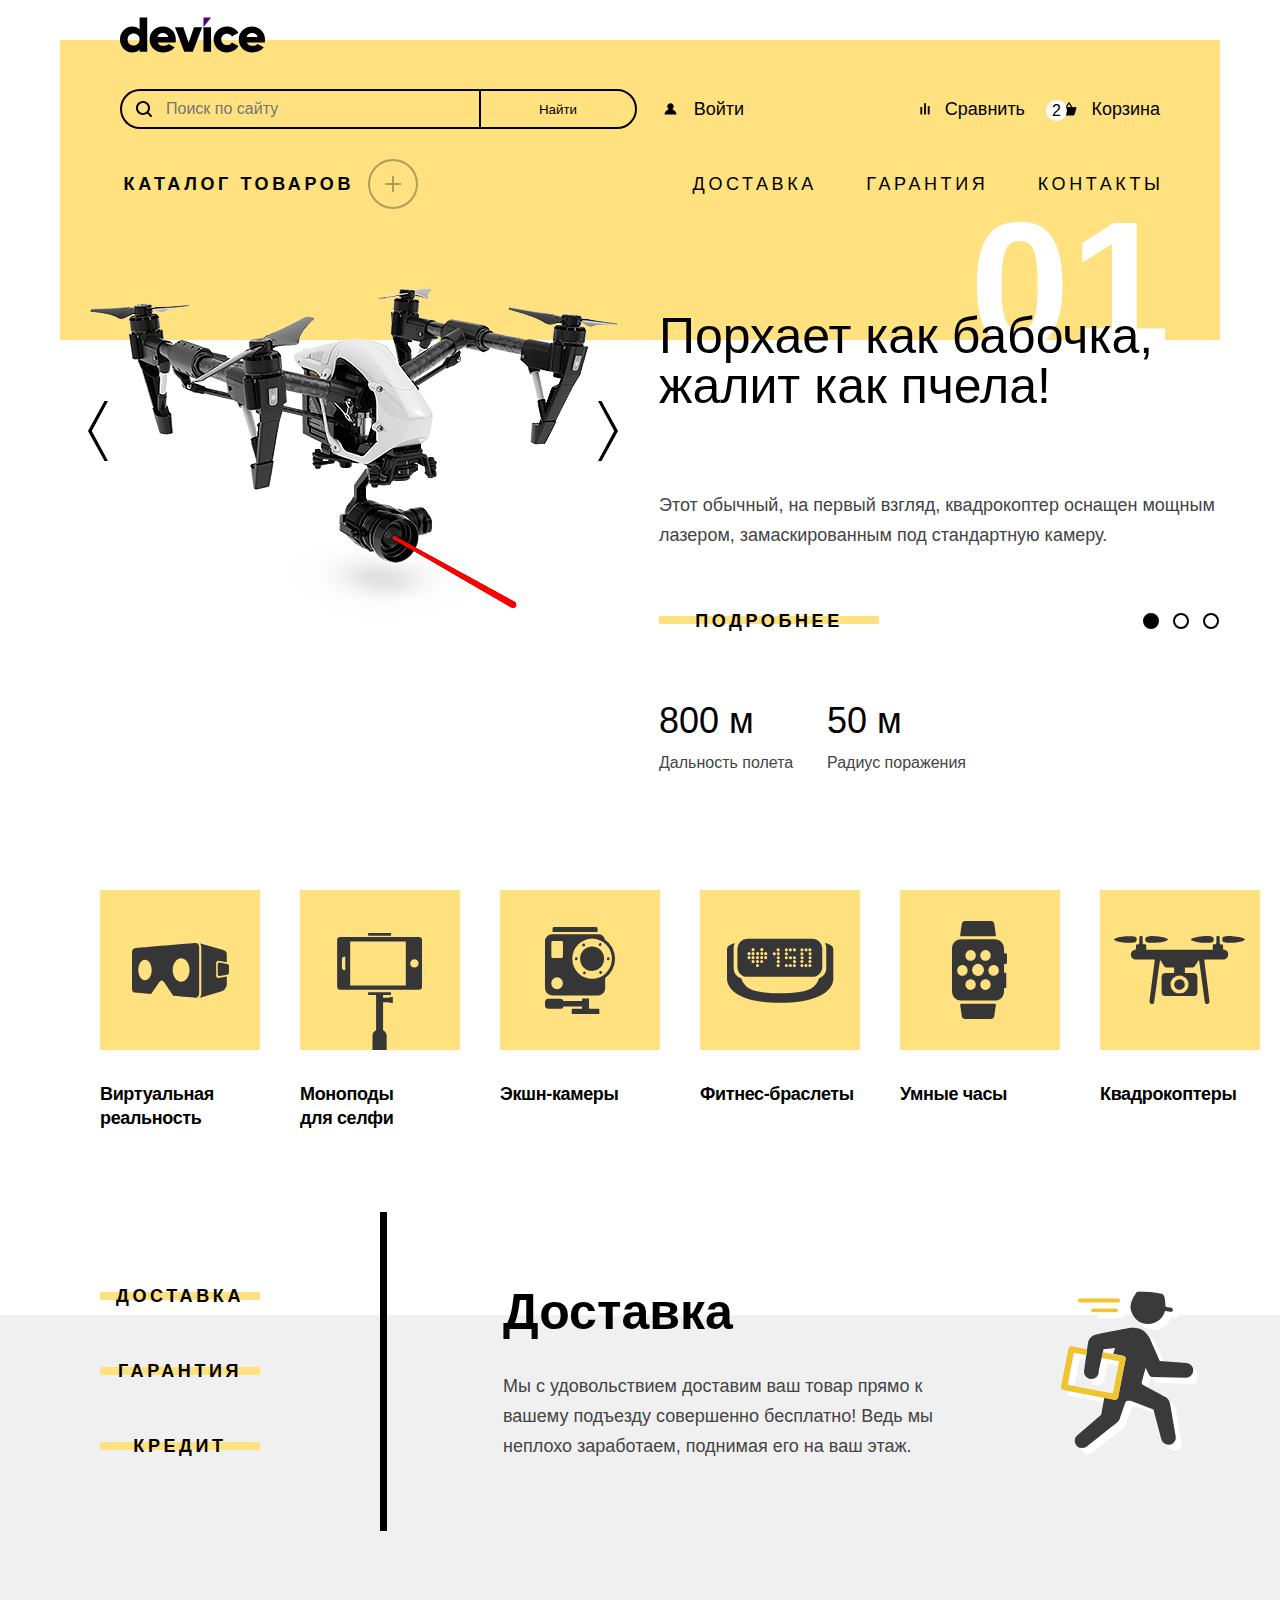
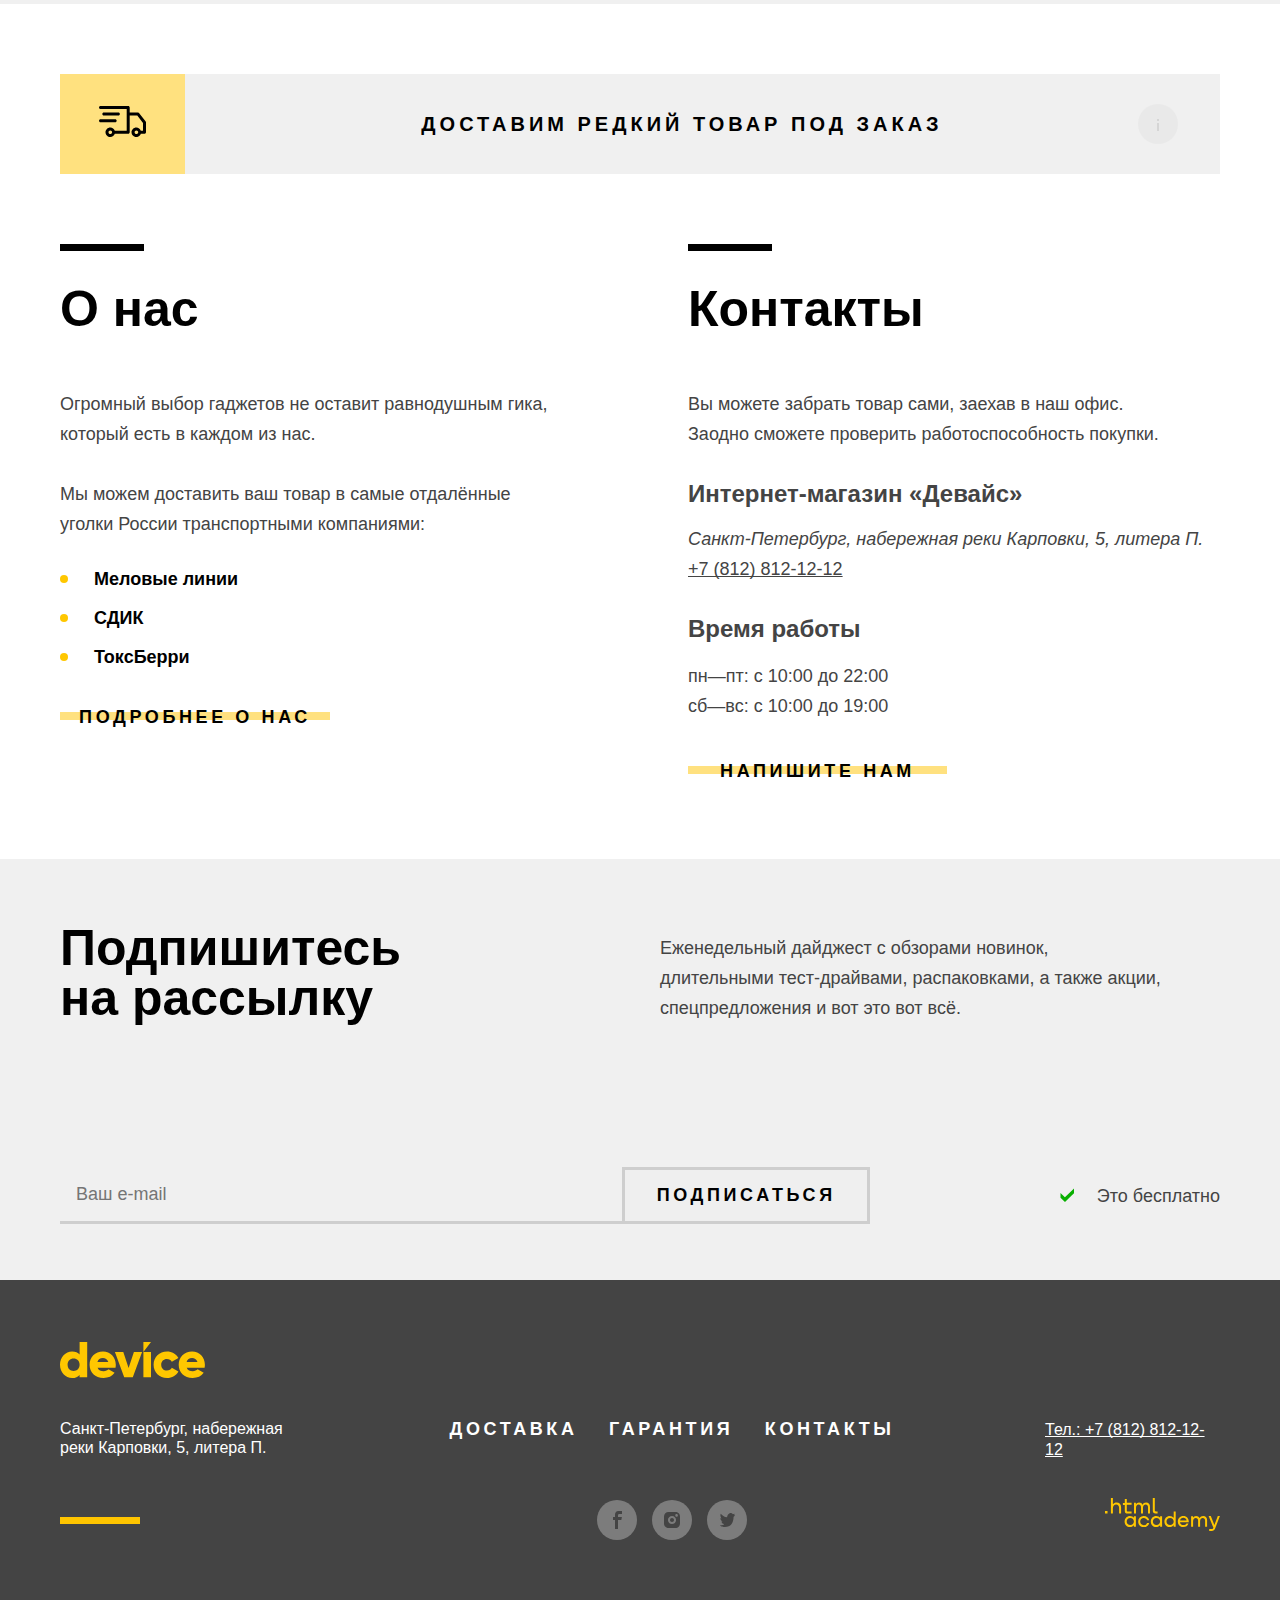
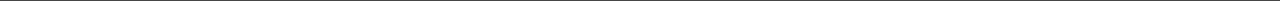
==== commit 142ebc6d: "Merge pull request #5 from maksdrop/master" ====
--- a/index.html
+++ b/index.html
@@ -7,222 +7,360 @@
 	</head>
 	<body>
     <header class="page-header">
-      <h1 class="visually-hidden">Интернет-магазин гаджетов «Device».</h1>
-      <a class="logo" href="#">
-        <img class="header-logo" src="images/logo-header.svg" width="145" height="36" alt="Логотип интернет-магазина гаджетов «Device»">
-      </a>
-      <div class="header-background">
-        <section class="navigation">
-          <nav class="navigation-header">
-            <ul class="navigation-list">
-              <li class="navigation-item">
-                <form class="search" action="https://echo.htmlacademy.ru/" method="post">
-                  <input class="input-search" type="search" name="text" placeholder="текст поиска" >
-                  <input class="submit-search" type="submit" value="найти">
-                </form>
+      <div class="header-background main-container">
+        <div class="header-container">
+          <section class="navigation">
+            <h1 class="visually-hidden">Интернет-магазин гаджетов «Device».</h1>
+            <a class="logo" href="#">
+              <img class="header-logo" src="images/logo-header.svg" width="145" height="36" alt="Логотип интернет-магазина гаджетов «Device»">
+            </a>
+            <nav class="navigation-header">
+              <ul class="navigation-list">
+                <li class="navigation-item">
+                  <form class="search" action="https://echo.htmlacademy.ru/" method="get">
+                    <label class="search-name" for="search">
+                      <input class="input-search" type="search" name="text" placeholder="Поиск по сайту" autocomplete="off" id="search">
+                    </label>
+                    <button class="submit-search" type="submit"><p>Найти</p></button>
+                  </form>
+                </li>
+                <li class="navigation-item navigation-enter">
+                  <a class="navigation-link navigation-profile" href="#">
+                    <img class="navigation-link-image" src="/images/profile.svg" width="15" height="12" alt="Логотип профиль.">
+                    Войти
+                  </a>
+                </li>
+                <li class="navigation-item navigation-user">
+                  <a class="navigation-link navigation-compare" href="#">
+                    <img class="navigation-link-image" src="/images/navigation-compare.svg" width="10" height="12" alt="Логотип сравнения.">
+                    Сравнить
+                  </a>
+                  <a class="navigation-link navigation-basket" href="#">
+                    <img class="navigation-link-image" src="/images/navigation-basket.svg" width="16" height="14" alt="Логотип карзины.">
+                    Корзина
+                  </a>
+                </li>
+              </ul>
+            </nav>
+          </section>
+          <nav class="nav-category">
+            <h2 class="visually-hidden">Каталог товаров</h2>
+            <div class="nav-category-link">
+              <a class="button catalog-button" href="#">каталог товаров</a>
+              <button class="btn-catalog" type="button" tabindex="-1"></button>
+              <div class="catalog-group">
+                <div class="nav-content nav-catalog">
+                  <ul class="nav-list">
+                    <li class="nav-item">
+                      <a class="nav-item-link" href="#">Виртуальная реальность</a>
+                    </li>
+                    <li class="nav-item">
+                      <a class="nav-item-link" href="catalog.html">Моноподы для селфи</a>
+                    </li>
+                    <li class="nav-item">
+                      <a class="nav-item-link" href="#">Экшн камеры</a>
+                    </li>
+                  </ul>
+                  <ul class="nav-list">
+                    <li class="nav-item">
+                      <a class="nav-item-link" href="#">Фитнес-браслеты</a>
+                    </li>
+                    <li class="nav-item">
+                      <a class="nav-item-link" href="#">Умные часы</a>
+                    </li>
+                  </ul>
+                  <ul class="nav-list">
+                    <li class="nav-item">
+                      <a class="nav-item-link" href="#">Квадрокоптеры</a>
+                    </li>
+                  </ul>
+                </div>
+              </div>
+            </div>
+            <ul class="category-list">
+              <li class="category-item">
+                <a class="category-link" href="#">доставка</a>
               </li>
-              <li class="navigation-item">
-                <a class="navigation-link" href="">Войти</a>
+              <li class="category-item">
+                <a class="category-link" href="#">гарантия</a>
               </li>
-            </ul>
-            <ul class="navigation-list navigation-user">
-              <li class="navigation-item">
-                <a class="navigation-link" href="">Сравнить</a>
-              </li>
-              <li class="navigation-item">
-                <a class="navigation-link" href="">Корзина</a>
+              <li class="category-item">
+                <a class="category-link" href="#">контакты</a>
               </li>
             </ul>
           </nav>
-        </section>
-        <section class="category">
-          <h2 class="visually-hidden">каталог товаров</h2>
-          <button class="button catalog-button">каталог товаров</button>
-          <ul class="category-list">
-            <li class="category-item"><h2>доставка</h2></li>
-            <li class="category-item"><h2>гарантия</h2></li>
-            <li class="category-item"><h2>контакты</h2></li>
-          </ul>
-        </section>
+        </div>
       </div>
     </header>
     <main class="main-index">
       <section class="slider">
-        <h3 class="visually-hidden">Гаджеты</h3>
-        <ul class="slider-gadget">
-          <li class="gadget-item">
-            <img class="gadget-image" src="images/slider-quadrocopter.png" width="560" height="560" alt="Квадрокоптер">
-            <div class="gadget-container">
-              <p class="gadget-tagline title">Порхает как бабочка, жалит как пчела!</p>
-              <p class="gadget-description">Этот обычный, на первый взгляд, квадрокоптер оснащен мощным лазером, замаскированным под стандартную камеру.</p>
-              <a class="button gadget-button" href="#">подробнее</a>
-              <p class="gadget-characteristic"><b>800 м</b> Дальность полета</p>
-              <p class="gadget-characteristic"><b>50 м</b> Радиус поражения</p>
-            </div>
-          </li>
-          <li class="gadget-item">
-            <img class="gadget-image" src="images/slider-fitnes-bracelet.png" width="560" height="560" alt="Фитнес-браслет.">
-            <div class="gadget-container">
-              <p class="gadget-tagline title">Худеем правильно!</p>
-              <p class="gadget-description">Мотивирующие фитнес-браслеты помогут найти в себе силы не пропускать занятия и соблюдать диетую</p>
-              <a class="button gadget-button" href="#">подробнее</a>
-              <p class="gadget-characteristic"><b>48 ч</b> Без подзарядки</p>
-            </div>
-          </li>
-          <li class="gadget-item">
-            <img class="gadget-image" src="images/slider-selfie-stick.png" width="560" height="560" alt="Селфи-палка.">
-            <div class="gadget-container">
-              <p class="gadget-tagline title">Делай селфи, как Бен Стиллер!</p>
-              <p class="gadget-description">Самая длинная палка для селфи доступна в нашем магазине. Восем (Восемь, Карл!) метров длиной и весом всего 5 кг.</p>
-              <a class="button gadget-button" href="#">подробнее</a>
-              <p class="gadget-characteristic"><b>8,5 м</b> Длина палки</p>
-              <p class="gadget-characteristic"><b>5 кг</b> Вес палки</p>
-              <p class="gadget-characteristic"><b>Карбон</b> Материал</p>
-            </div>
+        <div class="main-container">
+          <h3 class="visually-hidden">Гаджеты</h3>
+          <ul class="slider-gadget">
+            <li class="gadget-item">
+              <img class="gadget-image" src="images/slider-quadrocopter.png" width="560" height="560" alt="Квадрокоптер.">
+              <p class="gadget-number">01</p>
+              <div class="gadget-arrow">
+                <img class="arrow-gadget" src="/images/gadget-arrow-left.svg" alt="Стрелка влево.">
+                <img class="arrow-gadget" src="/images/gadget-arrow-right.svg" alt="Стрелка вправо.">
+              </div>
+            </li>
+            <li class="gadget-item-list">
+              <div class="gadget-container">
+                <p class="gadget-tagline title">Порхает как бабочка, жалит как пчела!</p>
+                <p class="gadget-description">Этот обычный, на первый взгляд, квадрокоптер оснащен мощным лазером, замаскированным под стандартную камеру.</p>
+                <div class="button-indicators-list">
+                  <a class="button gadget-button" href="#">подробнее</a>
+                  <ul class="indicators-list">
+                    <li class="indicators-item">
+                    </li>
+                    <li class="indicators-item">
+                    </li>
+                    <li class="indicators-item">
+                    </li>
+                  </ul>
+                </div>
+                <div class="gadget-characteristic-list">
+                  <p class="gadget-characteristic"><b>800 м</b> Дальность полета</p>
+                  <p class="gadget-characteristic"><b>50 м</b> Радиус поражения</p>
+                </div>
+              </div>
+            </li>
+          </ul>
+          <!--
+          <ul class="slider-gadget">
+            <li class="">
+              <img class="gadget-imag" src="images/slider-fitnes-bracelet.png" width="560" height="560" alt="Фитнес-браслет.">
+              <p class="gadget-number">02</p>
+            </li>
+            <li>
+              <div class="gadget-container">
+                <p class="gadget-tagline title">Худеем правильно!</p>
+                <p class="gadget-description">Мотивирующие фитнес-браслеты помогут найти в себе силы не пропускать занятия и соблюдать диетую</p>
+                <a class="button gadget-button" href="#">подробнее</a>
+                <p class="gadget-characteristic"><b>48 ч</b> Без подзарядки</p>
+              </div>
+            </li>
+          </ul>
+          <ul class="slider-gadget">
+            <li class="">
+              <img class="gadget-imag" src="images/slider-selfie-stick.png" width="560" height="560" alt="Селфи-палка.">
+              <p class="gadget-number">03</p>
+            </li>
+            <li>
+              <div class="gadget-container">
+                <p class="gadget-tagline title">Делай селфи, как Бен Стиллер!</p>
+                <p class="gadget-description">Самая длинная палка для селфи доступна в нашем магазине. Восем (Восемь, Карл!) метров длиной и весом всего 5 кг.</p>
+                <a class="button gadget-button" href="#">подробнее</a>
+                <p class="gadget-characteristic"><b>8,5 м</b> Длина палки</p>
+                <p class="gadget-characteristic"><b>5 кг</b> Вес палки</p>
+                <p class="gadget-characteristic"><b>Карбон</b> Материал</p>
+              </div>
+            </li>
+          </ul>
+          -->
+        </div>
+      </section>
+      <section class="catalog main-container">
+        <ul class="catalog-list">
+          <li class="catalog-item">
+            <a class="catalog-link" href="#">
+              <div class="catalog-image-background">
+                <img class="catalog-card-image" src="images/catalog-1.svg" width="97" height="55" alt="Очки виртуальной реальности.">
+              </div>
+              <h3 class="catalog-card-title">Виртуальная реальность</h3>
+            </a>
+          </li>
+          <li class="catalog-item">
+            <a class="catalog-link" href="catalog.html">
+              <div class="catalog-image-background">
+                <img class="catalog-card-image catalog-card-monopod" src="images/catalog-2.svg" width="86" height="117" alt="Монопод для селфи.">
+              </div>
+              <h3 class="catalog-card-title">Моноподы<br> для селфи</h3>
+            </a>
+          </li>
+          <li class="catalog-item">
+            <a class="catalog-link" href="#">
+              <div class="catalog-image-background">
+                <img class="catalog-card-image" src="images/catalog-3.svg" width="71" height="87" alt="Экшн-камера.">
+              </div>
+              <h3 class="catalog-card-title">Экшн-камеры</h3>
+            </a>
+          </li>
+          <li class="catalog-item">
+            <a class="catalog-link" href="#">
+              <div class="catalog-image-background">
+                <img class="catalog-card-image" src="images/catalog-4.svg" width="107" height="65" alt="Фитнес-браслет.">
+              </div>
+              <h3 class="catalog-card-title">Фитнес-браслеты</h3>
+            </a>
+          </li>
+          <li class="catalog-item">
+            <a class="catalog-link" href="#">
+              <div class="catalog-image-background">
+                <img class="catalog-card-image" src="images/catalog-5.svg" width="56" height="98" alt="Умные часы.">
+              </div>
+              <h3 class="catalog-card-title">Умные часы</h3>
+            </a>
+          </li>
+          <li class="catalog-item">
+            <a class="catalog-link" href="#">
+              <div class="catalog-image-background">
+                <img class="catalog-card-image" src="images/catalog-6.svg" width="132" height="69" alt="Квадрокоптер.">
+              </div>
+              <h3 class="catalog-card-title">Квадрокоптеры</h3>
+            </a>
           </li>
         </ul>
       </section>
-      <section class="catalog">
-        <ul class="catalog-list">
-          <li class="catalog-item">
-            <a class="catalog-link" href="#">
-              <img class="catalog-card-image" src="images/catalog-1.svg" width="97" height="55" alt="Очки виртуальной реальности.">
-              <h3 class="catalog-card-title">Виртуальная реальность</h3>
-            </a>
-          </li>
-          <li class="catalog-item">
-            <a class="catalog-link" href="catalog.html">
-              <img class="catalog-card-image" src="images/catalog-2.svg" width="86" height="117" alt="Монопод для селфи.">
-              <h3 class="catalog-card-title">Моноподы для селфи</h3>
-            </a>
-          </li>
-          <li class="catalog-item">
-            <a class="catalog-link" href="#">
-              <img class="catalog-card-image" src="images/catalog-3.svg" width="71" height="87" alt="Экшн-камера.">
-              <h3 class="catalog-card-title">Экшн-камеры</h3>
-            </a>
-          </li>
-          <li class="catalog-item">
-            <a class="catalog-link" href="#">
-              <img class="catalog-card-image" src="images/catalog-4.svg" width="107" height="65" alt="Фитнес-браслет.">
-              <h3 class="catalog-card-title">Фитнес-браслеты</h3>
-            </a>
-          </li>
-          <li class="catalog-item">
-            <a class="catalog-link" href="#">
-              <img class="catalog-card-image" src="images/catalog-5.svg" width="56" height="98" alt="Умные часы.">
-              <h3 class="catalog-card-title">Умные часы</h3>
-            </a>
-          </li>
-          <li class="catalog-item">
-            <a class="catalog-link" href="#">
-              <img class="catalog-card-image" src="images/catalog-6.svg" width="132" height="69" alt="Квадрокоптер.">
-              <h3 class="catalog-card-title">Квадрокоптеры</h3>
-            </a>
-          </li>
-        </ul>
-      </section>
       <section class="option">
-        <ul class="option-list">
-          <li class="option-item">
-            <button class="button option-button">доставка</button>
-            <h2 class="option-title title">Доставка</h2>
-            <p class="option-description">Мы с удовольствием доставим ваш товар прямо к вашему подъезду совершенно бесплатно! Ведь мы неплохо заработаем, поднимая его на ваш этаж.</p>
-            <img class="option-image" src="images/frame-1.svg" width="136" height="164" alt="Человек с коробкой.">
-          </li>
-          <li class="option-item">
-            <button class="button option-button">гарантия</button>
-            <h2 class="option-title title">Гарантия</h2>
-            <p class="option-description">Если из-за возгорания купленного у нас товара у вас сгорит дом - не переживайте, мы выдадим вам новый. Товар, не дом, конечно же.</p>
-            <img class="option-image" src="images/frame-2.svg" width="171" height="195" alt="Значок.">
-          </li>
-          <li class="option-item">
-            <button class="button option-button">кредит</button>
-            <h2 class="option-title title">Кредит</h2>
-            <p class="option-description">Залезть в долговую яму стало проще! Кредитные консультанты подберут для вас наиболее выгодные условия кредита. Выгодные для банка, разумеется.</p>
-            <img class="option-image" src="images/frame-3.svg" width="156" height="188" alt="Человек с коробкой на спине.">
-          </li>
-        </ul>
-      </section>
-      <section class="delivery">
-        <button class="button delivery-button">
-          <img class="delivery-image" src="images/delivery.svg" width="47" height="31" alt="Грузовик.">
-          <span class="delivery-title">доставим редкий товар под заказ</span>
-        </button>
-      </section>
-      <section class="about">
-        <h2 class="about-title title">О нас</h2>
-        <p class="about-description">Огромный выбор гаджетов не оставит равнодушным гика, который есть в каждом из нас.</p>
-        <p class="about-description">Мы можем доставить ваш товар в самые отдалённые уголки России транспортными компаниями:</p>
-        <ul class="about-list">
-          <li class="about-item"><b>Меловые линии</b></li>
-          <li class="about-item"><b>СДИК</b></li>
-          <li class="about-item"><b>ТоксБерри</b></li>
-        </ul>
-        <a class="button about-button" href="#">подробнее о нас</a>
-      </section>
-      <section class="contacts">
-        <h2 class="contacts-title title">Контакты</h2>
-        <p class="contacts-description">Вы можете забрать товар сами, заехав в наш офис. Заодно сможете проверить работоспособность покупки.</p>
-        <h3 class="contacts-subtitle">Интернет-магазин «Девайс»</h3>
-        <address class="contacts-address">
-          <p class="contacts-address-text">Санкт-Петербург, набережная реки Карповки, 5, литера П.</p>
-          <a class="contacts-phone" href="tel:78128121212">+7 (812) 812-12-12</a>
-        </address>
-        <h3 class="contacts-subtitle">Время работы</h3>
-        <ul class="contacts-schedule">
-          <li class="contacts-schedule-item">пн—пт: с 10:00 до 22:00</li>
-          <li class="contacts-schedule-item">сб—вс: с 10:00 до 19:00</li>
-        </ul>
-        <a class="button contacts-button" href="#">напишите нам</a>
+        <div class="main-container">
+          <ul class="option-list">
+            <li class="option-item option-item-button">
+              <ul class="button-container">
+                <li class="button-item">
+                  <button class="button option-button">доставка</button>
+                </li>
+                <li class="button-item">
+                  <button class="button option-button option-button-inactive">гарантия</button>
+                </li>
+                <li class="button-item">
+                  <button class="button option-button option-button-inactive">кредит</button>
+                </li>
+              </ul>
+            </li>
+            <li class="option-item option-item-section">
+              <div class="option-section">
+                <h2 class="option-title title">Доставка</h2>
+                <p class="option-description">Мы с удовольствием доставим ваш товар прямо к вашему подъезду совершенно бесплатно! Ведь мы неплохо заработаем, поднимая его на ваш этаж.</p>
+              </div>
+              <img class="option-image" src="images/frame-1.svg" width="136" height="164" alt="Человек с коробкой.">
+            </li>
+            <!--
+            <li class="option-item">
+              <button class="button option-button">гарантия</button>
+              <div class="option-section">
+                <h2 class="option-title title">Гарантия</h2>
+                <p class="option-description">Если из-за возгорания купленного у нас товара у вас сгорит дом - не переживайте, мы выдадим вам новый. Товар, не дом, конечно же.</p>
+              </div>
+              <img class="option-image" src="images/frame-2.svg" width="171" height="195" alt="Значок.">
+            </li>
+            <li class="option-item">
+              <button class="button option-button">кредит</button>
+              <div class="option-section">
+                <h2 class="option-title title">Кредит</h2>
+                <p class="option-description">Залезть в долговую яму стало проще! Кредитные консультанты подберут для вас наиболее выгодные условия кредита. Выгодные для банка, разумеется.</p>
+              </div>
+              <img class="option-image" src="images/frame-3.svg" width="156" height="188" alt="Человек с коробкой на спине.">
+            </li>
+            -->
+          </ul>
+        </div>
+      </section>
+      <div class="delivery main-container">
+        <a class="delivery-link" href="#">
+          <p class="delivery-title">доставим редкий товар под заказ</p>
+        </a>
+      </div>
+      <section class="info main-container">
+        <div class="container-about">
+          <div class="info-title">
+            <h2 class="title-info title">О нас</h2>
+          </div>
+          <p class="info-description">Огромный выбор гаджетов не оставит равнодушным гика, который есть в каждом из нас.</p>
+          <p class="info-description">Мы можем доставить ваш товар в самые отдалённые уголки России транспортными компаниями:</p>
+          <ul class="about-list">
+            <li class="about-item"><span>Меловые линии</span></li>
+            <li class="about-item"><span>СДИК</span></li>
+            <li class="about-item"><span>ТоксБерри</span></li>
+          </ul>
+          <a class="button about-button" href="#">подробнее о нас</a>
+        </div>
+        <div class="container-contacts">
+          <div class="info-title">
+            <h2 class="title-info title">Контакты</h2>
+          </div>
+          <p class="info-description">Вы можете забрать товар сами, заехав в наш офис. Заодно сможете проверить работоспособность покупки.</p>
+          <h3 class="contacts-subtitle">Интернет-магазин «Девайс»</h3>
+          <address class="contacts-address">
+            <p class="contacts-address-text">Санкт-Петербург, набережная реки Карповки, 5, литера П.</p>
+            <a class="contacts-phone" href="tel:78128121212">+7 (812) 812-12-12</a>
+          </address>
+          <b class="contacts-subtitle">Время работы</b>
+          <ul class="contacts-schedule">
+            <li class="contacts-schedule-item">пн—пт: с 10:00 до 22:00</li>
+            <li class="contacts-schedule-item">сб—вс: с 10:00 до 19:00</li>
+          </ul>
+          <a class="button contacts-button" href="#">напишите нам</a>
+        </div>
       </section>
       <section class="subscribe">
-        <h2 class="subscribe-title title">Подпишитесь на рассылку</h2>
-        <p>Еженедельный дайджест с обзорами новинок, длительными тест-драйвами, распаковками, а также акции, спецпредложения и вот это вот всё.</p>
-        <form class="subscribe-form" action="#" method="post">
-          <input class="field" placeholder="Ваш e-mail" type="email" name="subscribe-email" id="subscribe-email" required>
-          <button class="button subscribe-button" type="submit">подписаться</button>
-        </form>
-        <p>Это бесплатно</p>
+        <div class="main-container subscribe-container">
+          <h2 class="subscribe-title title">Подпишитесь на рассылку</h2>
+          <p class="subscribe-description">Еженедельный дайджест с обзорами новинок,<br> длительными тест-драйвами, распаковками, а также акции, спецпредложения и вот это вот всё.</p>
+        </div>
+        <div class="main-container form-container subscribe-container">
+          <form class="subscribe-form" action="#" method="post">
+            <input class="field" placeholder="Ваш e-mail" type="email" name="subscribe-email" id="subscribe-email" required>
+            <button class="button subscribe-button" type="submit">подписаться</button>
+          </form>
+          <div class="subscribe-free">
+            <span class="free-span"></span>
+            <p class="subscribe-free-text">Это бесплатно</p>
+          </div>
+        </div>
       </section>
     </main>
     <footer class="page-footer">
-      <section class="footer-contacts">
-        <img class="footer-logo" src="images/logo-footer.svg" width="145" height="36" alt="Логотип.">
-        <address class="footer-address">
-          <p class="footer-address-text">Санкт-Петербург, набережная реки Карповки, 5, литера П.</p>
-        </address>
-        <ul class="footer-option-list">
-          <li class="footer-option-item"><a class="button button-footer-option" href="#">доставка</a></li>
-          <li class="footer-option-item"><a class="button button-footer-option" href="#">гарантия</a></li>
-          <li class="footer-option-item"><a class="button button-footer-option" href="#">контакты</a></li>
-        </ul>
+      <div class="footer-container main-container">
+        <div class="footer-location">
+          <img class="footer-logo" src="images/logo-footer.svg" width="145" height="36" alt="Логотип.">
+          <address class="footer-address">
+            <p class="footer-address-text">Санкт-Петербург, набережная реки Карповки, 5, литера П.</p>
+          </address>
+        </div>
+        <div class="footer-social">
+          <ul class="footer-option-list">
+            <li class="footer-option-item">
+              <a class="button button-footer-option" href="#">доставка</a>
+            </li>
+            <li class="footer-option-item">
+              <a class="button button-footer-option" href="#">гарантия</a>
+            </li>
+            <li class="footer-option-item">
+              <a class="button button-footer-option" href="#">контакты</a>
+            </li>
+          </ul>
+          <h3 class="visually-hidden">Социальные сети</h3>
+          <ul class="footer-social-list">
+            <li class="footer-social-item">
+              <a class="button button-social" href="https://www.facebook.com/htmlacademy">
+                <div class="footer-facebook"></div>
+                <span class="visually-hidden">Facebook</span>
+              </a>
+            </li>
+            <li class="footer-social-item">
+              <a class="button button-social" href="#">
+                <div class="footer-instagram"></div>
+                <span class="visually-hidden">Instagram</span>
+              </a>
+            </li>
+            <li class="footer-social-item">
+              <a class="button button-social" href="#">
+                <div class="footer-twitter"></div>
+                <span class="visually-hidden">Twitter</span>
+              </a>
+            </li>
+          </ul>
+        </div>
+        <div class="footer-contacts">
           <a class="footer-contacts-phone" href="tel:78128121212">Тел.: +7 (812) 812-12-12</a>
-      </section>
-      <section class="footer-social">
-        <h2 class="visually-hidden">Социальные сети</h2>
-        <ul class="footer-social-list">
-          <li class="footer-social-item">
-            <a class="button button-social" href="#">
-              <span class="visually-hidden">Твиттер</span>
-            </a>
-          </li>
-          <li class="footer-social-item">
-            <a class="button button-social" href="#">
-              <span class="visually-hidden">ВКонтакте</span>
-            </a>
-          </li>
-          <li class="footer-social-item">
-            <a class="button button-social" href="#">
-              <span class="visually-hidden">Инстаграм</span>
-            </a>
-          </li>
-        </ul>
-        <a class="button button-social" href="https://htmlacademy.ru/">
-          <span class="visually-hidden">html-academy</span>
-          <img class="htmlacademy-image" src="images/html-academy.svg" width="115" height="33" alt="html-academy.">
-        </a>
-      </section>
+          <a class="button button-htmlacademy" href="https://htmlacademy.ru/">
+            <span class="visually-hidden">html-academy</span>
+            <img class="htmlacademy-image" src="images/html-academy.svg" width="115" height="33" alt="html-academy.">
+          </a>
+        </div>
+      </div>
     </footer>
 	</body>
 </html>
--- a/styles/styles.css
+++ b/styles/styles.css
@@ -23,191 +23,1442 @@
   font-display: swap;
 }
 
+/* Переменные */
+:root {
+  --color-title: #000000;
+  --color-paragraph: #444444;
+  --color-footer: #ffffff;
+}
+
+/* Страница */
+html {
+  height: 100%;
+}
+
 body {
+  display: flex;
+  flex-direction: column;
+  min-height: 100%;
+  margin: 0;
+  padding: 0;
   font-family: "rubik", sans-serif;
   font-size: 18px;
   line-height: 24px;
-  color: #000000;
+  color: var(--color-title);
   background-color: #ffffff;
 }
 
+/* Container */
+.main-container {
+  width: 1160px;
+  margin: 0 auto;
+}
+
+/* Header */
 .header-background {
+  height: 300px;
+  margin-top: 40px;
+  margin-bottom: 480px;
   background-color: #ffe17f;
 }
 
+.header-background-catalog {
+  height: 186px;
+  margin-top: 40px;
+  background-color: #ffe17f;
+}
+
+.header-container {
+  position: relative;
+  bottom: 23px;
+  width: 1040px;
+  height: 175px;
+  margin: 0 auto;
+}
+
+.navigation {
+  position: relative;
+}
+
+.logo:hover {
+  opacity: 0.6;
+}
+
+.logo:active {
+  opacity: 0.3;
+}
+
+.logo:focus {
+  outline: none;
+}
+
+.logo:not(:active):not(:hover):focus::after {
+  content: '';
+  width: 149px;
+  height: 40px;
+  position: absolute;
+  top: -4px;
+  left: -4px;
+  border: 2px solid #AF4FFF;
+}
+
+.navigation-header {
+  width: 1040px;
+  display: flex;
+  justify-content: space-between;
+  margin: 0 auto;
+}
+
+.navigation-list {
+  display: flex;
+  justify-content: space-between;
+  margin: 0;
+  padding: 30px 0;
+  list-style-type: none;
+}
+
+.navigation-item {
+  height: 40px;
+  display: flex;
+  justify-content: space-between;
+  width: 517px;
+}
+
 .search {
+  display: flex;
+  width: 517px;
+  height: 38px;
+  position: relative;
   font-size: 16px;
   line-height: 20px;
 }
 
+.search:disabled {
+  opacity: 0.3;
+}
+
+.search-name::before {
+  content: "";
+  display: block;
+  position: absolute;
+  width: 16px;
+  height: 16px;
+  background: url("/images/search.svg");
+  background-repeat: no-repeat;
+  top: 12px;
+  left: 16px;
+}
+
+.input-search {
+  width: 359px;
+  height: 40px;
+  font-family: inherit;
+  font-size: 16px;
+  color: var(--color-title);
+  border-top: 2px solid #000000;
+  border-right: 0;
+  border-bottom: 2px solid #000000;
+  border-left: 2px solid #000000;
+  border-radius: 50px 0 0 50px;
+  background: inherit;
+  outline: none;
+  padding: 9.5px 44px;
+}
+
+input:-webkit-autofill,
+input:-webkit-autofill:hover,
+input:-webkit-autofill:focus,
+textarea:-webkit-autofill,
+textarea:-webkit-autofill:hover,
+textarea:-webkit-autofill:focus,
+select:-webkit-autofill,
+select:-webkit-autofill:hover,
+select:-webkit-autofill:focus {
+-webkit-text-fill-color: #000000;
+-webkit-box-shadow: 0 0 0px 1000px #ffe17f inset;
+}
+
+input[type=text]::-ms-clear {  display: none; width : 0; height: 0; }
+input[type=text]::-ms-reveal {  display: none; width : 0; height: 0; }
+input[type="search"]::-webkit-search-decoration,
+input[type="search"]::-webkit-search-cancel-button,
+input[type="search"]::-webkit-search-results-button,
+input[type="search"]::-webkit-search-results-decoration { display: none; }
+
+.search-wrapper {
+  display: flex;
+}
+
+.search-name:focus-within::after {
+  content: "";
+  position: absolute;
+  width: 363px;
+  height: 42px;
+  border: 2px solid #AF4FFF;
+  cursor: pointer;
+  left: -3px;
+  top: -3px;
+}
+
+.search-image:disabled {
+  opacity: 0.3;
+}
+
+.submit-search {
+  width: 158px;
+  height: 40px;
+  background-color: inherit;
+  position: absolute;
+  bottom: -2px;
+  right: 0;
+  padding: 0;
+  border: 0;
+  border: 2px solid #000000;
+  border-radius: 0 50px 50px 0;
+}
+
+.submit-search:focus {
+  outline: none;
+}
+
+.submit-search:not(:active):not(:hover):focus::after {
+  content: '';
+  width: 161px;
+  height: 44px;
+  top: -5px;
+  left: -6px;
+  position: absolute;
+  border: 2px solid #AF4FFF;
+}
+
+.submit-search:hover {
+  background-color: #000000;
+  color: #ffffff;
+  border-radius: 0 19px 19px 0;
+}
+
+.submit-search:active {
+  background-color: #000000;
+  border-radius: 0 19px 19px 0;
+}
+
+.submit-search p {
+  margin: 0;
+}
+
+.submit-search p:active {
+  color: #ffffff;
+  opacity: 0.3;
+}
+
+.navigation-enter {
+  width: 231px;
+  padding: 0 26px;
+  display: flex;
+  justify-content: space-between;
+  align-items: center;
+  position: relative;
+}
+
+.navigation-profile-inner {
+  margin: auto 0;
+  line-height: 30px;
+  color: var(--color-title);
+  text-decoration: none;
+  outline: none;
+}
+
 .navigation-link {
+  margin: auto 0;
   line-height: 30px;
-  color: #000000;
+  color: var(--color-title);
   text-decoration: none;
 }
 
-.category {
+.navigation-link:hover {
+  opacity: 0.6;
+}
+
+.navigation-link:active {
+  opacity: 0.3;
+}
+
+.navigation-profile:focus {
+  outline: none;
+}
+
+.navigation-profile:not(:active):not(:hover):focus::after {
+  content: '';
+  width: 83px;
+  height: 34px;
+  top: 0px;
+  left: 23px;
+  position: absolute;
+  border: 2px solid #AF4FFF;
+}
+
+.navigation-profile {
+  width: 81px;
+  display: flex;
+  justify-content: space-between;
+}
+
+.navigation-link-image {
+  margin: auto 0;
+}
+
+.navigation-link-exit {
+  opacity: 0.3;
+}
+
+.navigation-user {
+  width: 240px;
+}
+
+.navigation-compare {
+  width: 105px;
+  justify-content: space-between;
+  display: flex;
+  position: relative;
+}
+
+.navigation-compare:focus {
+  outline: none;
+}
+
+.navigation-compare:not(:active):not(:hover):focus::after {
+  content: '';
+  width: 114px;
+  height: 34px;
+  position: absolute;
+  top: -4px;
+  left: -4px;
+  border: 2px solid #AF4FFF;
+}
+
+
+.navigation-basket {
+  display: flex;
+  justify-content: space-between;
+  position: relative;
+  width: 99px;
+}
+
+.navigation-basket:focus {
+  outline: none;
+}
+
+.navigation-basket:not(:active):not(:hover):focus::after {
+  content: '';
+  width: 132px;
+  height: 34px;
+  position: absolute;
+  top: -4px;
+  left: -18px;
+  z-index: 2;
+  border: 2px solid #AF4FFF;
+}
+
+.navigation-basket::before {
+  content: "2";
+  display: flex;
+  justify-content: center;
+  align-items: center;
+  position: absolute;
+  left: -15px;
+  top: 6px;
+  width: 21px;
+  height: 21px;
+  font-size: 16px;
+  background-color: #ffffff;
+  border-radius: 50%;
+}
+
+.visually-hidden {
+  display: none;
+}
+
+.nav-category {
+  display: flex;
+  justify-content: space-between;
+  align-items: center;
+  width: 1040px;
+  height: 50px;
+  position: relative;
+  margin: 0 auto;
   font-family: "raleway", sans-serif;
   text-transform: uppercase;
   letter-spacing: 0.2em;
+  margin-right: -0.2em;
   line-height: 21px;
 }
 
+
+.nav-category-link {
+  width: 293px;
+  padding: 0;
+  font-size: 18px;
+  border: 0;
+  background-color: inherit;
+}
+
+.catalog-button {
+  position: relative;
+  z-index: 4;
+  outline: none;
+  font-family: "raleway", sans-serif;
+  text-decoration: none;
+  color: var(--color-title);
+}
+
+.catalog-button:hover::before {
+  content: "";
+  display: block;
+  position: absolute;
+  width: 100%;
+  height: 3px;
+  background: #000000;
+  bottom: 0;
+  left: 0;
+}
+
+.catalog-button:hover {
+  opacity: 0.6;
+}
+
+.catalog-button:active {
+  opacity: 0.3;
+}
+
+.catalog-button:not(:active):not(:hover):focus::after {
+  content: '';
+  width: 297px;
+  height: 54px;
+  top: -19px;
+  left: -3px;
+  position: absolute;
+  border: 2px solid #AF4FFF;
+  outline: none;
+}
+
+.btn-catalog {
+  position: absolute;
+  top: 0px;
+  left: 244px;
+  width: 50px;
+  height: 50px;
+  border-radius: 50px;
+  opacity: 0.3;
+  border: 2px solid #000000;
+  background: transparent;
+  padding: 0;
+  z-index: 4;
+  -ms-flex-negative: 0;
+}
+
+.nav-category-link:hover .btn-catalog {
+  border: 2px solid #000000;
+  opacity: 1;
+}
+
+.btn-catalog::before {
+  content: "";
+  display: block;
+  position: absolute;
+  width: 16px;
+  height: 2px;
+  background: #000000;
+  top: 22px;
+  left: 15px;
+  margin: auto;
+}
+
+.btn-catalog::after {
+  content: "";
+  display: block;
+  position: absolute;
+  width: 16px;
+  height: 2px;
+  background: #000000;
+  top: 22px;
+  left: 15px;
+  -webkit-transform: rotate(90deg);
+  -ms-transform: rotate(90deg);
+  transform: rotate(90deg);
+}
+
+.nav-category-link:hover .btn-catalog {
+  opacity: 1;
+}
+
+.nav-category-link:hover > .btn-catalog::after {
+  opacity: 0;
+}
+
+.catalog-group {
+  width: 1160px;
+  height: 173px;
+  position: absolute;
+  top: 30px;
+  left: -63px;
+  display: none;
+  padding: 0;
+  margin: 0;
+  font-size: 16px;
+  line-height: 18px;
+  text-transform: none;
+  letter-spacing: 0;
+  background: #FFE17F;
+  z-index: 2;
+}
+
+.nav-category-link:hover .catalog-group {
+  display: block;
+}
+
+
+.nav-list {
+  display: flex;
+  flex-direction: column;
+  transform: translate(60px, 15px);
+  width: 211px;
+  height: 120px;
+  padding: 0;
+  font-family: "rubik", sans-serif;
+  list-style-type: none;
+  z-index: 2;
+}
+
+.nav-list:nth-child(1) {
+  width: 222px;
+  padding-right: 36px;
+}
+
+.nav-item {
+  padding-bottom: 22px;
+}
+
+.nav-item-link {
+  color: var(--color-title);
+  text-decoration: none;
+  position: relative;
+  outline: none;
+}
+
+.nav-catalog {
+  display: flex;
+  margin: 0;
+}
+
+.nav-item-link:hover::before {
+  content: "";
+  display: block;
+  position: absolute;
+  width: 100%;
+  height: 2px;
+  background: #000000;
+  bottom: 0px;
+  left: 0px;
+}
+
+.nav-item-link:not(:active):focus::after {
+  content: '';
+  width: 101%;
+  height: 100%;
+  top: -2px;
+  left: -2px;
+  position: absolute;
+  border: 2px solid #AF4FFF;
+  outline: none;
+}
+
+.nav-item-link:hover {
+  opacity: 0.6;
+}
+
+.nav-item-link:active {
+  opacity: 0.3;
+}
+
+.category-list {
+  display: flex;
+  justify-content: space-between;
+  align-items: center;
+  min-width: 471px;
+  position: relative;
+  z-index: 4;
+  list-style-type: none;
+}
+
+.category-link {
+  position: relative;
+  font-size: 18px;
+  color: var(--color-title);
+  text-decoration: none;
+  outline: none;
+}
+
+.category-link:hover::before {
+  content: "";
+  display: block;
+  position: absolute;
+  width: 100%;
+  height: 2px;
+  background: #000000;
+  bottom: 0px;
+  left: 0px;
+}
+
+.category-link:not(:active):focus::after {
+  content: '';
+  width: 100%;
+  height: 100%;
+  top: -2px;
+  left: -4px;
+  position: absolute;
+  border: 2px solid #AF4FFF;
+}
+
+.category-link:hover {
+  opacity: 0.6;
+}
+
+.category-link:active {
+  opacity: 0.3;
+}
+
+/* Main */
+.main-index {
+  flex-grow: 1;
+}
+
+.slider-gadget {
+  position: relative;
+}
+
+.gadget-item {
+  position: absolute;
+  right: 50px;
+  width: 1111px;
+  display: flex;
+  justify-content: space-between;
+}
+
+.gadget-item-list {
+  list-style-type: none;
+}
+
+.gadget-image {
+  position: absolute;
+  bottom: 88px;
+}
+
+.gadget-number {
+  position: absolute;
+  right: 0;
+  bottom: 358px;
+  font-weight: 700;
+  font-size: 180px;
+  line-height: 30px;
+  color: var(--color-footer);
+}
+
+.gadget-arrow {
+  width: 530px;
+  position: absolute;
+  bottom: 377px;
+  left: 29px;
+  display: flex;
+  justify-content: space-between;
+}
+
 .gadget-container {
-  color: #444444;
+  position: absolute;
+  bottom: 176px;
+  right: 1px;
+  width: 560px;
+  height: 401px;
+  color: var(--color-paragraph);
   line-height: 30px;
+}
+
+.gadget-tagline {
+  padding-bottom: 29px;
+}
+
+.gadget-description {
+  margin: 0;
+  padding-bottom: 51px;
+}
+
+.button-indicators-list {
+  display: flex;
+  justify-content: space-between;
+  align-items: center;
+  width: 560px;
+  height: 40px;
+}
+
+.gadget-button {
+  width: 220px;
+  position: relative;
+}
+
+.gadget-button::after {
+  content: '';
+  position: absolute;
+  top: 27%;
+  left: 0;
+  width: 220px;
+  z-index: -1;
+  height: 8px;
+  background: #FFE17F;
+}
+
+.gadget-button:hover {
+  padding: 10px 0;
+  transition: 0.1s;
+  background-color: #FFE17F;
+}
+
+.gadget-button:active {
+  background-color: #FFCC33;
+}
+
+.indicators-list {
+  display: flex;
+  justify-content: space-between;
+  width: 76px;
+  list-style-type: none;
+}
+
+.indicators-item {
+  width: 12px;
+  height: 12px;
+  border: 2px solid #000000;
+  border-radius: 50%;
+}
+
+.indicators-item:nth-child(1) {
+  background-color: #000000;
 }
 
 /* Title */
 .title {
   font-family: "raleway", sans-serif;
   font-size: 50px;
-  color: #000000;
+  color: var(--color-title);
   line-height: 50px;
 }
 
 /* Button */
 .button {
   font-family: "raleway", sans-serif;
+  font-size: 18px;
   line-height: 21px;
   letter-spacing: 0.2em;
+  font-weight: 800;
   text-align: center;
   text-transform: uppercase;
-  color: #000000;
+  color: var(--color-title);
   text-decoration: none;
 }
 
 /* Gadget-list */
+.gadget-characteristic-list {
+  width: 307px;
+  height: 72px;
+  display: flex;
+  justify-content: space-between;
+  align-items: flex-start;
+  margin-top: 49px;
+}
+
 .gadget-characteristic {
+  display: flex;
+  flex-direction: column;
+  align-items: flex-start;
   font-size: 16px;
 }
 
 .gadget-characteristic b {
+  margin-bottom: 12px;
   font-size: 36px;
   font-weight: 400;
-  color: #000000;
+  color: var(--color-title);
 }
 
 /* Catalog-list */
+.catalog-list {
+  width: 1160px;
+  height: 253px;
+  margin: 70px 0;
+  display: flex;
+  justify-content: space-between;
+}
+
+.catalog-item {
+  width: 160px;
+  height: 253px;
+  list-style-type: none;
+}
+
 .catalog-link {
-  font-family: "raleway", sans-serif;
+  position: relative;
+  outline: none;
   text-decoration: none;
-  color: #000000;
-}
-
-.catalog-card-image {
+  color: var(--color-title);
+}
+
+.catalog-link:not(:active):not(:hover):focus::after {
+  content: '';
+  width: 164px;
+  height: 254px;
+  top: -4px;
+  left: -4px;
+  position: absolute;
+  border: 2px solid #AF4FFF;
+}
+
+.catalog-item:active {
+  opacity: 0.3;
+}
+
+.catalog-image-background {
+  width: 160px;
+  height: 160px;
+  display: flex;
+  align-items: center;
+  justify-content: center;
+  margin-bottom: 32px;
   background-color: #ffe17f;
+}
+
+.catalog-image-background:hover {
+  background-color: #FFC700;
+  transition: 0.3s;
+}
+
+.catalog-card-monopod {
+  align-self: flex-end;
+}
+
+.catalog-card-title {
+  font-size: 18px;
+  letter-spacing: -0.02em;
 }
 
 /* Option */
 .option {
+  position: relative;
+  width: 100%;
+  height: 289px;
+  margin-top: 172px;
   background-color: #f0f0f0;
+  z-index: 0;
+}
+
+.option-list {
+  position: absolute;
+  bottom: 55px;
+  width: 1160px;
+  display: flex;
+  justify-content: space-between;
+}
+
+.option-item {
+  display: flex;
+}
+
+.option-item-button {
+  width: 287px;
+  height: 319px;
+  align-items: center;
+}
+
+.option-item-button::after {
+  content: '';
+  width: 7px;
+  height: 319px;
+  background: #000000;
+  position: absolute;
+  left: 320px;
+}
+
+.button-container {
+  width: 280px;
+  height: 190px;
+  display: flex;
+  flex-direction: column;
+  justify-content: space-between;
+  padding-left: 0;
+}
+
+.button-item {
+  list-style-type: none;
+}
+
+.button-item:nth-child(1) {
+  width: 280px;
+}
+
+.option-button {
+  width: 160px;
+  height: 40px;
+  position: relative;
+  display: table-cell;
+  font-size: 18px;
+  font-weight: 800;
+  padding: 0;
+  border: 0;
+  background: 0;
+}
+
+.option-button::after {
+  content: '';
+  position: absolute;
+  top: 38%;
+  left: 0;
+  width: 160px;
+  z-index: -1;
+  height: 8px;
+  background: #FFE17F;
+}
+
+.option-button:focus {
+  width: 280px;
+  color: #FFE17F;
+  background: #000000;
+  padding-right: 120px;
+}
+
+.option-item-section {
+  width: 694px;
+  height: 174px;
+  padding: 75px 63px 0 116px;
+  justify-content: space-between;
+}
+
+.option-section {
+  width: 452px;
+  display: flex;
+  flex-direction: column;
+  justify-content: space-between;
+}
+
+.option-title {
+  margin: 0;
 }
 
 .option-description {
-  color: #444444;
+  color: var(--color-paragraph);
   line-height: 30px;
-}
-
+  margin-top: 34px;
+}
+
+.option-image {
+  padding-top: 4px;
+}
 /* Delivery */
-.delivery-button {
+.delivery {
+  margin: 70px auto;
+}
+
+.delivery-link {
+  width: 1160px;
+  height: 100px;
+  display: flex;
+  align-items: center;
+  position: relative;
+  margin: 0 auto;
   font-family: "raleway", sans-serif;
   background-color: #f0f0f0;
   font-size: 20px;
   line-height: 23px;
+  text-decoration: none;
+  padding: 0;
+}
+
+.delivery-link:focus {
+  outline: 2px solid #AF4FFF;
+  outline-offset: 2px;
+}
+
+.delivery-link:active {
+  opacity: 0.3;
+}
+
+
+.delivery-link::before {
+  content: url('/images/delivery.svg');
+  display: flex;
+  justify-content: center;
+  align-items: center;
+  background-color: #ffe17f;
+  width: 125px;
+  height: 100px;
+}
+
+.delivery-link:hover::before {
+  background-color: #FFC700;
+}
+
+.delivery-link::after {
+  content: url('/images/frame-delivery.svg');
+  font-family: "rubik", sans-serif;
+  opacity: 0.3;
+  display: flex;
+  align-items: center;
+  justify-content: center;
+  position: absolute;
+  width: 40px;
+  height: 40px;
+  background: rgba(220, 220, 220, 1);
+  border-radius: 50px;
+  right: 42.5px;
+  z-index: 5;
+}
+
+.delivery-link:hover::after {
+  background: rgba(220, 220, 220, 0.5);
+  opacity: 1;
+  z-index: 5;
+}
+
+
+
+.delivery-frame {
+  padding: 14px 19px;
+  background-color: #E6E6E6;
+}
+
+.delivery-frame::before {
+  content: '';
+  background: url('/images/frame-delivery.svg') repeat;
+}
+
+.delivery-title {
+  width: 910px;
+  font-family: "Raleway", sans-serif;
+  font-weight: 800;
+  font-size: 20px;
+  line-height: 23px;
   text-align: center;
-}
-
-.delivery-image {
-  background-color: #ffe17f;
+  letter-spacing: 0.2em;
+  text-transform: uppercase;
+  color: #000000;
+  padding-left: 42px;
 }
 
 /* About */
-.about {
+.info {
+  height: 545px;
+  display: flex;
+  justify-content: space-between;
+  margin-bottom: 70px;
+}
+
+.container-about {
+  width: 520px;
   line-height: 20px;
 }
 
-.about-description {
+.info-title {
+  width: 84px;
+  height: 7px;
+  margin-bottom: 138px;
+  background: #000000;
+}
+
+.title-info {
+  margin: 0;
+  padding-top: 40px;
+  white-space: nowrap;
+}
+
+.info-description {
+  width: 498px;
+  margin: 0;
+  padding-bottom: 30px;
   line-height: 30px;
-  color: #444444;
-}
-
-.about-item {
+  color: var(--color-paragraph);
+}
+
+.about-list {
+  margin: 0;
+  padding-left: 0;
+  padding-bottom: 30px;
   font-weight: 700;
+  list-style-type: none;
+}
+
+.about-item:nth-child(2) {
+  padding: 19px 0;
+}
+
+.about-item::before {
+  content: '';
+  width: 8px;
+  height: 8px;
+  border-radius: 50%;
+  background-color: #FFC700;
+  display: inline-block;
+  margin-right: 26px;
+  margin-bottom: 2px;
+}
+
+.about-button {
+  width: 270px;
+  height: 40px;
+  position: relative;
+  display: table-cell;
+  text-align: center;
+  vertical-align: middle;
+}
+
+.about-button::after {
+  content: '';
+  position: absolute;
+  top: 38%;
+  left: 0;
+  width: 270px;
+  z-index: -1;
+  height: 8px;
+  background: #FFE17F;
+}
+
+.about-button:hover {
+  transition: 0.2s;
+  background-color: #FFE17F;
+}
+
+.about-button:active {
+  background-color: #FFCC33;
 }
 
 /* Contacts */
-.contacts {
+.container-contacts {
+  width: 532px;
   line-height: 30px;
-  color: #444444;
-}
-
-.contacts-description {
-  line-height: 30px;
+  color: var(--color-paragraph);
 }
 
 .contacts-subtitle {
+  margin: 0;
   font-weight: 700;
   font-size: 24px;
 }
 
+.contacts-address {
+  padding-top: 15px;
+  padding-bottom: 30px;
+}
+
+.contacts-address-text {
+  margin: 0;
+}
+
 .contacts-phone {
-  color: #444444;
+  color: var(--color-paragraph);
   font-style: normal;
+  text-decoration-skip-ink: none;
+}
+
+.contacts-schedule {
+  margin: 0;
+  padding-left: 0;
+  padding-top: 15px;
+  padding-bottom: 30px;
+  list-style-type: none;
+}
+
+.contacts-button {
+  width: 259px;
+  height: 40px;
+  position: relative;
+  display: table-cell;
+  text-align: center;
+  vertical-align: middle;
+}
+
+.contacts-button::after {
+  content: '';
+  position: absolute;
+  top: 38%;
+  left: 0;
+  width: 259px;
+  z-index: -1;
+  height: 8px;
+  background: #FFE17F;
+}
+
+.contacts-button:hover {
+  transition: 0.2s;
+  background-color: #FFE17F;
+}
+
+.contacts-button:active {
+  background-color: #FFCC33;
 }
 
 /* Subscribe */
 .subscribe {
+  height: 421px;
   background-color: #f0f0f0;
   line-height: 30px;
-  color: #444444;
+  color: var(--color-paragraph);
+}
+
+.subscribe-container {
+  display: flex;
+  justify-content: space-between;
+}
+
+.subscribe-title {
+  width: 350px;
+  margin: 0;
+  padding-top: 64px;
+}
+
+.subscribe-description {
+  width: 560px;
+  margin: 0;
+  padding-top: 74px;
+}
+
+.form-container {
+  height: 57px;
+  display: flex;
+  padding-top: 144px;
+}
+
+.subscribe-form {
+  width: 810px;
+  display: flex;
+  justify-content: space-between;
+}
+
+.field {
+  width: 557px;
+  padding-left: 16px;
+  font-size: 18px;
+  color: #A1A1A1;
+  background-color: #F0F0F0;
+  border: 0;
+  border-bottom: 3px solid #CECECE;
+  outline: none;
+}
+
+.subscribe-button {
+  width: 253px;
+  border: 3px solid #CECECE;
+}
+
+.subscribe-free {
+  position: relative;
+  width: 160px;
+  align-self: center;
+}
+
+.free-span {
+  width: 16px;
+  height: 16px;
+}
+
+.free-span::before {
+  content: '';
+  position: absolute;
+  top: 25%;
+  width: 14px;
+  height: 14px;
+  background: url('/images/subscribe-free.svg') no-repeat;
+}
+
+.subscribe-free-text {
+  margin: 0;
+  text-align: right;
 }
 
 /* Footer */
 .page-footer {
+  height: 321px;
   background-color: #444444;
-  color: #ffffff;
+  color: var(--color-footer);
+}
+
+.footer-container {
+  display: flex;
+  justify-content: space-between;
+}
+
+.footer-location {
+  position: relative;
+  width: 239px;
+  height: 182px;
+  padding-top: 62px;
+}
+
+.footer-address {
+  padding-top: 35px;
+  padding-bottom: 64px;
+}
+
+.footer-address::after {
+  content: '';
+  width: 80px;
+  height: 7px;
+  position: absolute;
+  bottom: 0;
+  background: #FFC500;
 }
 
 .button-footer-option {
-  color: #ffffff;
+  color: var(--color-footer);
 }
 
 .footer-address-text {
+  width: 240px;
+  margin: 0;
   font-size: 16px;
   font-style: normal;
   line-height: 19px;
 }
 
+.footer-option-list {
+  width: 445px;
+  display: flex;
+  justify-content: space-between;
+  margin: 0;
+  padding-left: 0;
+  list-style-type: none;
+}
+
+.footer-social {
+  width: 444px;
+  height: 123px;
+  padding-top: 137px;
+  display: flex;
+  flex-direction: column;
+  justify-content: space-between;
+  align-items: center;
+}
+
+.footer-social-list {
+  width: 150px;
+  display: flex;
+  justify-content: space-between;
+  margin: 0;
+  padding-left: 0;
+  list-style-type: none;
+}
+
+.button-social {
+  color: var(--color-footer);
+}
+
+.footer-facebook {
+  width: 40px;
+  height: 40px;
+  background: rgba(255, 255, 255, 0.3) url('/images/footer-facebook.svg') no-repeat center;
+  border-radius: 50%;
+}
+
+.footer-instagram {
+  width: 40px;
+  height: 40px;
+  background: rgba(255, 255, 255, 0.3) url('/images/footer-instagram.svg') no-repeat center;
+  border-radius: 50%;
+}
+
+.footer-twitter {
+  width: 40px;
+  height: 40px;
+  background: rgba(255, 255, 255, 0.3) url('/images/footer-twitter.svg') no-repeat center;
+  border-radius: 50%;
+}
+
+.footer-contacts {
+  width: 175px;
+  height: 116px;
+  padding-top: 140px;
+  display: flex;
+  flex-direction: column;
+  justify-content: space-between;
+}
+
 .footer-contacts-phone {
+  font-size: 16px;
   line-height: 20px;
-  color: #ffffff;
-}
-
-.button-social {
-  color: #ffffff;
+  color: var(--color-footer);
+  text-decoration-skip-ink: none;
+}
+
+.button-htmlacademy {
+  align-self: flex-end;
+}
+
+/* Catalog.html */
+.inner-header{
+  margin: 35px auto;
+}
+
+.inner-header-background {
+  height: 186px;
+  margin-top: 40px;
+  background-color: #ffe17f;
+}
+
+.inner-main {
+  width: 1040px;
+  margin: 0 auto;
 }
 
 .inner-header-title {
+  margin: 0;
   font-family: "raleway", sans-serif;
   font-size: 50px;
-  color: #000000;
+  color: var(--color-title);
   line-height: 50px;
 }
 
 /* Breadcrumbs-catalog */
 .breadcrumbs {
-  color: #000000;
+  width: 429px;
+  display: flex;
+  justify-content: space-between;
+  padding: 0;
+  color: var(--color-title);
+  list-style-type: none;
+}
+
+.breadcrumbs-item-arrow {
+  position: relative;
+  bottom: 2px;
 }
 
 .breadcrumbs-link {
+  font-size: 16px;
   color: inherit;
   text-decoration: none;
 }
 
+.breadcrumbs-arrow {
+  opacity: 0.2;
+}
+
 /* Filter */
+.main-catalog {
+  background-color: #f0f0f0;
+}
+
+.main-catalog-container {
+  width: 1160px;
+  display: flex;
+  margin: 0 auto;
+}
+
 .filter-container {
-  background-color: #f0f0f0;
+  width: 320px;
 }
 
 .filter-color-title {
@@ -221,43 +1472,121 @@
 }
 
 .sorting-container {
+  display: flex;
+  justify-content: space-between;
+  align-items: center;
+  padding: 0 40px;
+  height: 70px;
   background-color: #f0f0f0;
 }
 
+.sorting {
+  width: 147px;
+  font-family: "raleway", sans-serif;
+  font-size: 16px;
+  line-height: 19px;
+  letter-spacing: 0.2em;
+  text-transform: uppercase;
+}
+
 .select-control {
+  width: 159px;
+  margin: 0 197px 0 197px;
   font-size: 18px;
   line-height: 30px;
+  background-color: #f0f0f0;
+}
+
+.sorting-up-down {
+  width: 60px;
+  display: flex;
+  justify-content: center;
+}
+
+.button-sorting {
+  width: 30px;
+  opacity: 0.2;
 }
 
 /* Product */
+.product-container {
+  width: 840px;
+  background-color: #ffffff;
+}
+
+.product-list {
+  display: grid;
+  grid-template-columns: 360px 360px;
+  grid-template-rows: 452px 452px 55px 71px;
+  gap: 40px 44px;
+  padding: 70px 40px 78px 40px;
+  list-style-type: none;
+}
+
+.product-card {
+  width: 360px;
+  min-height: 452px;
+}
+
 .product-card-link {
+  display: flex;
+  flex-direction: column;
   text-decoration: none;
   font-weight: 700;
   line-height: 20px;
-  color: #000000;
+  color: var(--color-title);
+}
+
+.card-info-container {
+  display: flex;
+  justify-content: space-between;
+  padding-top: 32px;
+}
+
+.card-info-container h3 {
+  font-size: 18px;
 }
 
 .product-card-price {
   line-height: 21px;
   font-weight: 400;
   text-align: right;
-  color: #444444;
+  color: var(--color-paragraph);
 }
 
 .button-more {
+  grid-column: 1 / 2;
+  width: 760px;
+  height: 55px;
   font-size: 16px;
   line-height: 19px;
+  border: 3px solid #E5E5E5;
+  background: #ffffff;
 }
 
 /* Pagination-product */
 .pagination {
+  display: flex;
+  grid-column: 1 / -1;
+  justify-content: space-between;
+  align-items: center;
   background-color: #ebebeb;
+}
+
+.pagination-item {
+  list-style-type: none;
+}
+
+.pagination-number {
+  width: 200px;
+  display: flex;
+  justify-content: space-around;
 }
 
 .pagination-link {
   font-size: 16px;
   line-height: 20px;
-  color: #444444;
+  color: var(--color-paragraph);
   text-decoration: none;
 }
 
@@ -266,7 +1595,21 @@
   font-size: 18px;
   line-height: 21px;
   letter-spacing: 0.2em;
-  color: #000000;
+  color: var(--color-title);
   text-transform: uppercase;
   text-decoration: none;
 }
+
+.pagination-disabled {
+  width: 128px;
+  text-align: center;
+}
+
+.pagination-next {
+  width: 141px;
+  text-align: center;
+}
+
+.number {
+  width: 40px;
+}
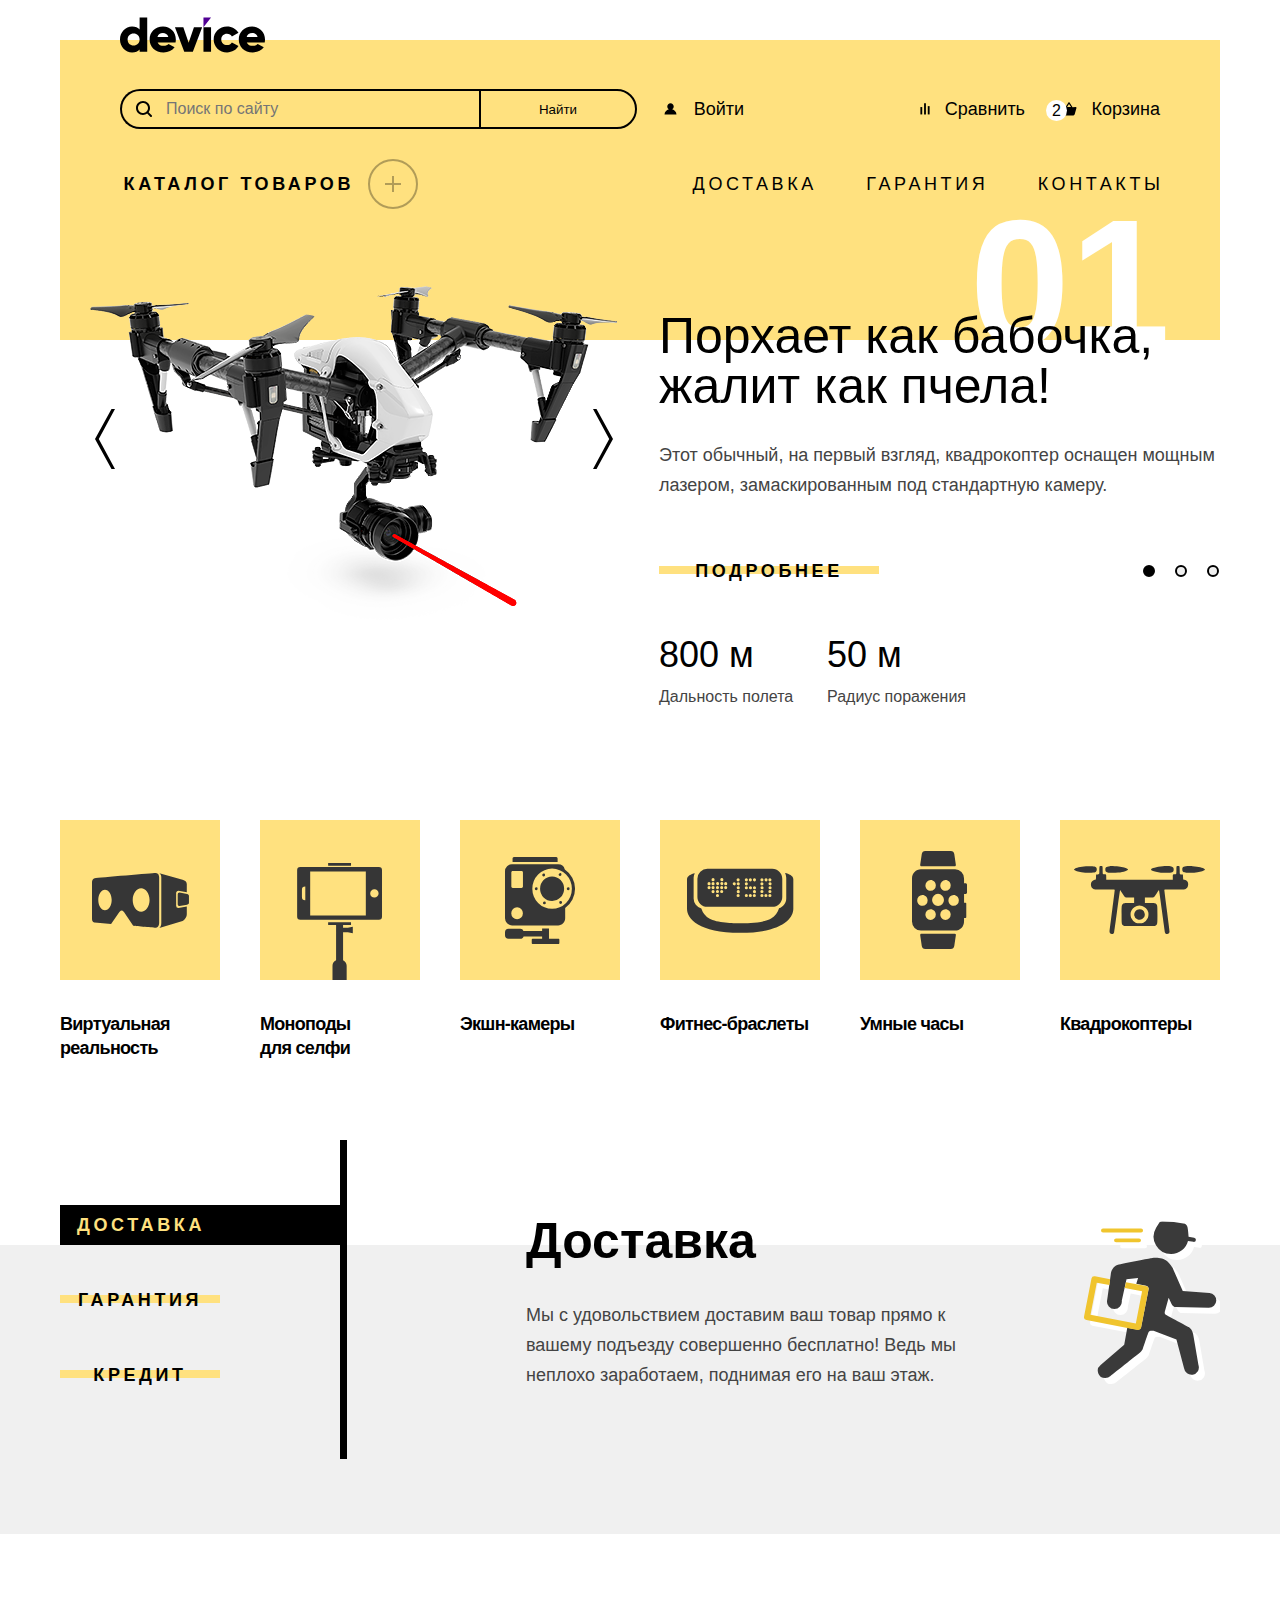
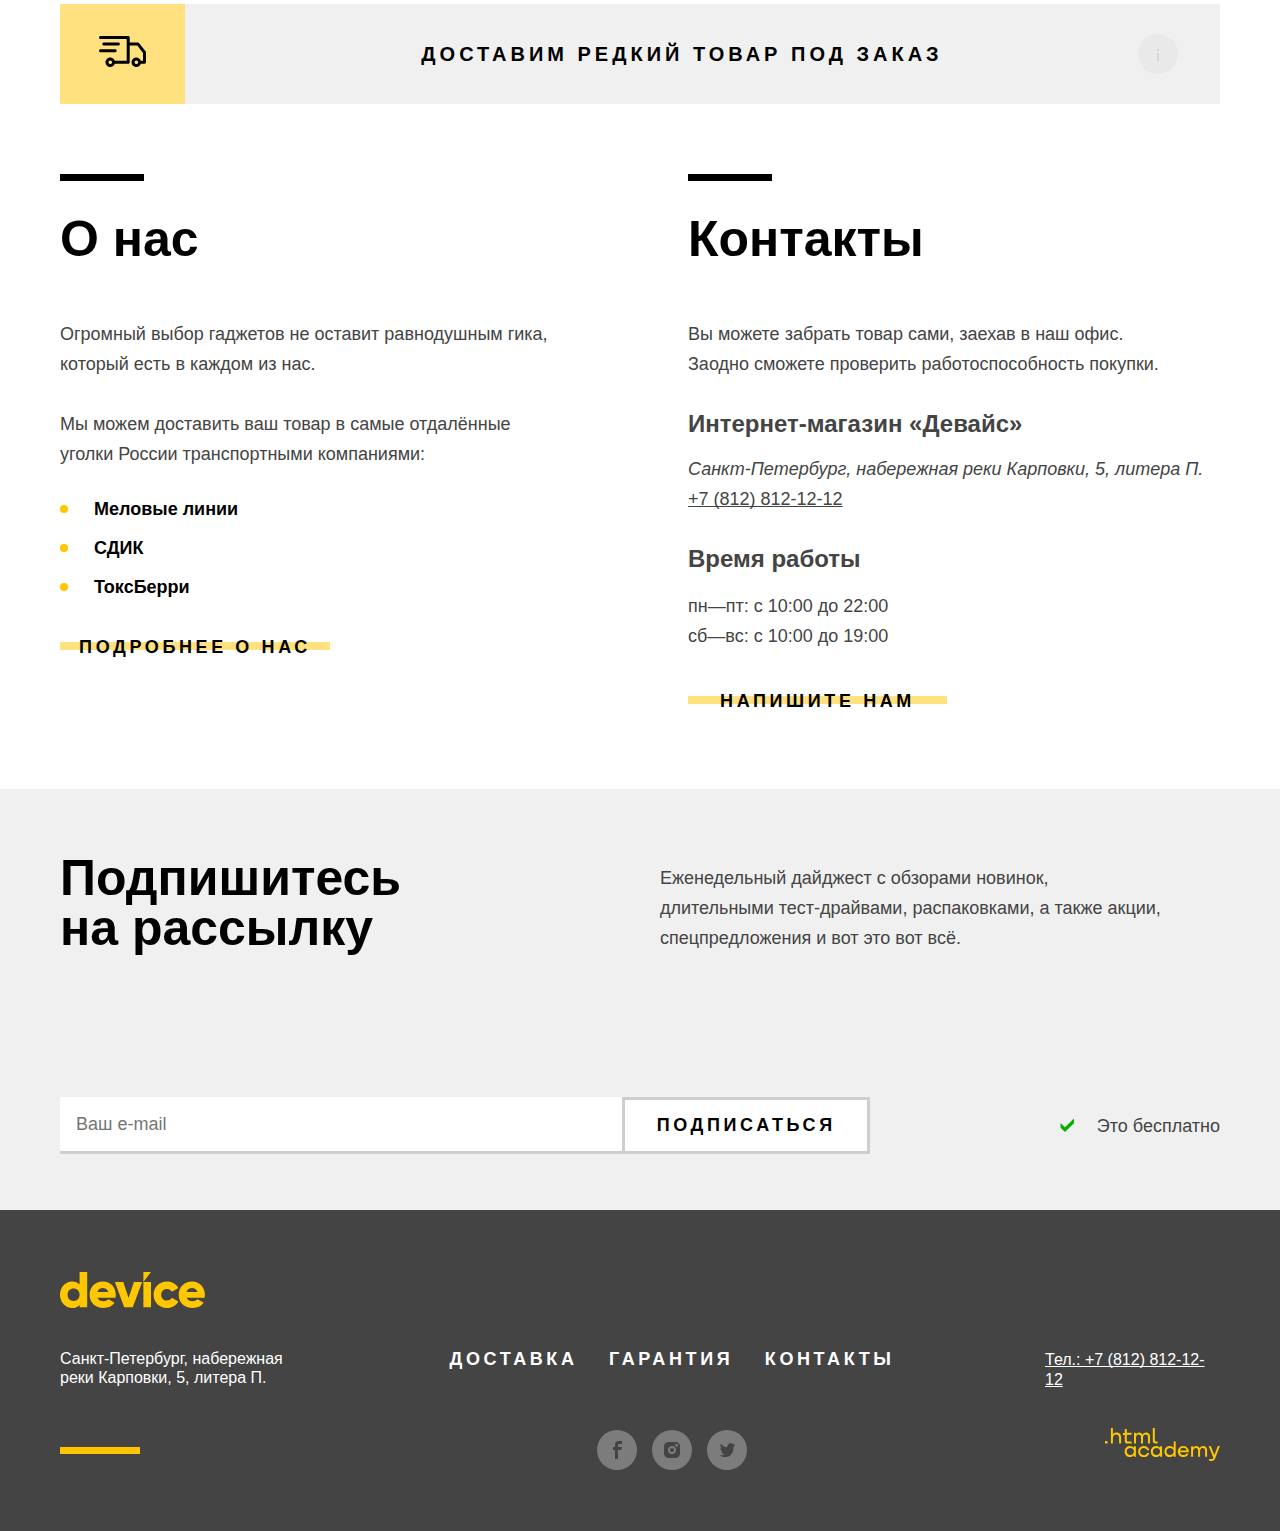
==== commit bb8376c2: "Добавил модальное окно, поповер" ====
--- a/index.html
+++ b/index.html
@@ -3,6 +3,7 @@
   <head>
     <meta charset="utf-8">
     <title>Девайс</title>
+    <link rel="icon" type="image/png" sizes="32x32" href="/images/favicon.png">
     <link rel="stylesheet" href="styles/styles.css">
 	</head>
 	<body>
@@ -30,23 +31,58 @@
                     Войти
                   </a>
                 </li>
-                <li class="navigation-item navigation-user">
+                <li class="navigation-item">
                   <a class="navigation-link navigation-compare" href="#">
                     <img class="navigation-link-image" src="/images/navigation-compare.svg" width="10" height="12" alt="Логотип сравнения.">
                     Сравнить
                   </a>
+                </li>
+                <li class="navigation-item navigation-user">
                   <a class="navigation-link navigation-basket" href="#">
                     <img class="navigation-link-image" src="/images/navigation-basket.svg" width="16" height="14" alt="Логотип карзины.">
                     Корзина
                   </a>
+                  <div class="popover popover-cart">
+                    <div class="popover-content">
+                      <ul class="popover-product-list">
+                        <li class="popover-product-item">
+                          <a class="popover-product-link" href="">
+                            <img src="/images/product-1-small.jpg" width="39" height="43" alt="Любительская селфи-палка.">
+                            <h3 class="popover-product-title">Любительская селфи-палка</h3>
+                          </a>
+                          <button class="popover-close-button">
+                            <svg width="10" height="11" viewBox="0 0 10 11" fill="none" xmlns="http://www.w3.org/2000/svg">
+                              <path d="M10 1.68692L9.09091 0.777832L5 4.86874L0.909091 0.777832L0 1.68692L4.09091 5.77783L0 9.86874L0.909091 10.7778L5 6.68692L9.09091 10.7778L10 9.86874L5.90909 5.77783L10 1.68692Z" fill="white"/>
+                            </svg>
+                          </button>
+                        </li>
+                        <li class="popover-product-item">
+                          <a class="popover-product-link" href="">
+                            <img src="/images/product-2-small.jpg" width="39" height="43" alt="Профессиональная селфи-палка.">
+                            <h3 class="popover-product-title">Профессиональная селфи-палка</h3>
+                          </a>
+                          <button class="popover-close-button">
+                            <svg width="10" height="11" viewBox="0 0 10 11" fill="none" xmlns="http://www.w3.org/2000/svg">
+                              <path d="M10 1.68692L9.09091 0.777832L5 4.86874L0.909091 0.777832L0 1.68692L4.09091 5.77783L0 9.86874L0.909091 10.7778L5 6.68692L9.09091 10.7778L10 9.86874L5.90909 5.77783L10 1.68692Z" fill="white"/>
+                            </svg>
+                          </button>
+                        </li>
+                      </ul>
+                      <div class="popover-price">
+                        <p class="price-price-number">Товаров: 2</p>
+                        <p class="price-price-number">Сумма: 2000 ₽</p>
+                      </div>
+                      <button class="popover-basket">открыть корзину</button>
+                    </div>
+                  </div>
                 </li>
               </ul>
             </nav>
           </section>
           <nav class="nav-category">
             <h2 class="visually-hidden">Каталог товаров</h2>
-            <div class="nav-category-link">
-              <a class="button catalog-button" href="#">каталог товаров</a>
+            <div class="nav-category-link" tabindex="0">
+              <a class="button catalog-button" href="#" tabindex="-1">каталог товаров</a>
               <button class="btn-catalog" type="button" tabindex="-1"></button>
               <div class="catalog-group">
                 <div class="nav-content nav-catalog">
@@ -96,29 +132,30 @@
       <section class="slider">
         <div class="main-container">
           <h3 class="visually-hidden">Гаджеты</h3>
-          <ul class="slider-gadget">
+          <div class="gadget-arrow">
+            <button class="button-gadget-control">
+              <img class="arrow-gadget" src="/images/gadget-arrow-left.svg" alt="Стрелка влево.">
+            </button>
+            <button class="button-gadget-control">
+              <img class="arrow-gadget" src="/images/gadget-arrow-right.svg" alt="Стрелка вправо.">
+            </button>
+          </div>
+          <ul class="slider-gadget slider-1">
             <li class="gadget-item">
               <img class="gadget-image" src="images/slider-quadrocopter.png" width="560" height="560" alt="Квадрокоптер.">
               <p class="gadget-number">01</p>
-              <div class="gadget-arrow">
-                <img class="arrow-gadget" src="/images/gadget-arrow-left.svg" alt="Стрелка влево.">
-                <img class="arrow-gadget" src="/images/gadget-arrow-right.svg" alt="Стрелка вправо.">
-              </div>
             </li>
             <li class="gadget-item-list">
               <div class="gadget-container">
                 <p class="gadget-tagline title">Порхает как бабочка, жалит как пчела!</p>
                 <p class="gadget-description">Этот обычный, на первый взгляд, квадрокоптер оснащен мощным лазером, замаскированным под стандартную камеру.</p>
                 <div class="button-indicators-list">
-                  <a class="button gadget-button" href="#">подробнее</a>
-                  <ul class="indicators-list">
-                    <li class="indicators-item">
-                    </li>
-                    <li class="indicators-item">
-                    </li>
-                    <li class="indicators-item">
-                    </li>
-                  </ul>
+                  <a class="button gadget-button gadget-button-link" href="#">подробнее</a>
+                  <div class="indicators-list">
+                    <button class="indicators-item indicators-item-mark" type="button"></button>
+                    <button class="indicators-item" type="button"></button>
+                    <button class="indicators-item" type="button"></button>
+                  </div>
                 </div>
                 <div class="gadget-characteristic-list">
                   <p class="gadget-characteristic"><b>800 м</b> Дальность полета</p>
@@ -127,38 +164,56 @@
               </div>
             </li>
           </ul>
-          <!--
-          <ul class="slider-gadget">
-            <li class="">
-              <img class="gadget-imag" src="images/slider-fitnes-bracelet.png" width="560" height="560" alt="Фитнес-браслет.">
+          <ul class="slider-gadget slider-2">
+            <li class="gadget-item">
+              <img class="gadget-image" src="images/slider-fitnes-bracelet.png" width="560" height="560" alt="Фитнес-браслет.">
               <p class="gadget-number">02</p>
             </li>
-            <li>
+            <li class="gadget-item-list">
               <div class="gadget-container">
-                <p class="gadget-tagline title">Худеем правильно!</p>
-                <p class="gadget-description">Мотивирующие фитнес-браслеты помогут найти в себе силы не пропускать занятия и соблюдать диетую</p>
-                <a class="button gadget-button" href="#">подробнее</a>
-                <p class="gadget-characteristic"><b>48 ч</b> Без подзарядки</p>
-              </div>
-            </li>
-          </ul>
-          <ul class="slider-gadget">
-            <li class="">
-              <img class="gadget-imag" src="images/slider-selfie-stick.png" width="560" height="560" alt="Селфи-палка.">
+                <p class="gadget-tagline title">Худеем<br>
+                  правильно!</p>
+                <p class="gadget-description">Мотивирующие фитнес-браслеты помогут найти в себе силы не пропускать занятия и соблюдать диету.</p>
+                <div class="button-indicators-list">
+                  <a class="button gadget-button gadget-button-link" href="#">подробнее</a>
+                  <div class="indicators-list">
+                    <button class="indicators-item" type="button"></button>
+                    <button class="indicators-item indicators-item-mark" type="button"></button>
+                    <button class="indicators-item" type="button"></button>
+                  </div>
+                </div>
+                <div class="gadget-characteristic-list">
+                  <p class="gadget-characteristic"><b>48 часов</b> Без подзарядки</p>
+                </div>
+              </div>
+            </li>
+          </ul>
+          <ul class="slider-gadget slider-3">
+            <li class="gadget-item">
+              <img class="gadget-image" src="images/slider-selfie-stick.png" width="560" height="560" alt="Селфи-палка.">
               <p class="gadget-number">03</p>
             </li>
-            <li>
+            <li class="gadget-item-list">
               <div class="gadget-container">
-                <p class="gadget-tagline title">Делай селфи, как Бен Стиллер!</p>
-                <p class="gadget-description">Самая длинная палка для селфи доступна в нашем магазине. Восем (Восемь, Карл!) метров длиной и весом всего 5 кг.</p>
-                <a class="button gadget-button" href="#">подробнее</a>
-                <p class="gadget-characteristic"><b>8,5 м</b> Длина палки</p>
-                <p class="gadget-characteristic"><b>5 кг</b> Вес палки</p>
-                <p class="gadget-characteristic"><b>Карбон</b> Материал</p>
-              </div>
-            </li>
-          </ul>
-          -->
+                <p class="gadget-tagline title">Делай селфи,<br>
+                  как Бен Стиллер! </p>
+                <p class="gadget-description">Самая длинная палка для селфи доступна в нашем магазине. Восемь (Восемь, Карл!) метров длиной и весом всего 5 кг.</p>
+                <div class="button-indicators-list">
+                  <a class="button gadget-button gadget-button-link" href="#">подробнее</a>
+                  <div class="indicators-list">
+                    <button class="indicators-item" type="button"></button>
+                    <button class="indicators-item" type="button"></button>
+                    <button class="indicators-item indicators-item-mark" type="button"></button>
+                  </div>
+                </div>
+                <div class="gadget-characteristic-list">
+                  <p class="gadget-characteristic"><b>8,5 м</b> Длина палки</p>
+                  <p class="gadget-characteristic"><b>5 кг</b> Вес палки</p>
+                  <p class="gadget-characteristic"><b>Карбон</b> Материал палки</p>
+                </div>
+              </div>
+            </li>
+          </ul>
         </div>
       </section>
       <section class="catalog main-container">
@@ -216,10 +271,10 @@
       <section class="option">
         <div class="main-container">
           <ul class="option-list">
-            <li class="option-item option-item-button">
+            <li class=" option-item-button">
               <ul class="button-container">
-                <li class="button-item">
-                  <button class="button option-button">доставка</button>
+                <li class="button-item button-item-cheked">
+                  <button class="button option-button option-cheked" tabindex="0">доставка</button>
                 </li>
                 <li class="button-item">
                   <button class="button option-button option-button-inactive">гарантия</button>
@@ -229,31 +284,27 @@
                 </li>
               </ul>
             </li>
-            <li class="option-item option-item-section">
+            <li class="option-item option-1">
               <div class="option-section">
                 <h2 class="option-title title">Доставка</h2>
                 <p class="option-description">Мы с удовольствием доставим ваш товар прямо к вашему подъезду совершенно бесплатно! Ведь мы неплохо заработаем, поднимая его на ваш этаж.</p>
               </div>
-              <img class="option-image" src="images/frame-1.svg" width="136" height="164" alt="Человек с коробкой.">
-            </li>
-            <!--
-            <li class="option-item">
-              <button class="button option-button">гарантия</button>
+              <img class="option-image option-image-" src="images/frame-1.svg" width="136" height="164" alt="Человек с коробкой.">
+            </li>
+            <li class="option-item option-2">
               <div class="option-section">
                 <h2 class="option-title title">Гарантия</h2>
                 <p class="option-description">Если из-за возгорания купленного у нас товара у вас сгорит дом - не переживайте, мы выдадим вам новый. Товар, не дом, конечно же.</p>
               </div>
               <img class="option-image" src="images/frame-2.svg" width="171" height="195" alt="Значок.">
             </li>
-            <li class="option-item">
-              <button class="button option-button">кредит</button>
+            <li class="option-item option-3">
               <div class="option-section">
                 <h2 class="option-title title">Кредит</h2>
                 <p class="option-description">Залезть в долговую яму стало проще! Кредитные консультанты подберут для вас наиболее выгодные условия кредита. Выгодные для банка, разумеется.</p>
               </div>
               <img class="option-image" src="images/frame-3.svg" width="156" height="188" alt="Человек с коробкой на спине.">
             </li>
-            -->
           </ul>
         </div>
       </section>
@@ -314,7 +365,9 @@
     <footer class="page-footer">
       <div class="footer-container main-container">
         <div class="footer-location">
-          <img class="footer-logo" src="images/logo-footer.svg" width="145" height="36" alt="Логотип.">
+          <a class="logo" href="#" tabindex="0">
+            <img class="footer-logo" src="images/logo-footer.svg" width="145" height="36" alt="Логотип.">
+          </a>
           <address class="footer-address">
             <p class="footer-address-text">Санкт-Петербург, набережная реки Карповки, 5, литера П.</p>
           </address>
@@ -334,20 +387,17 @@
           <h3 class="visually-hidden">Социальные сети</h3>
           <ul class="footer-social-list">
             <li class="footer-social-item">
-              <a class="button button-social" href="https://www.facebook.com/htmlacademy">
-                <div class="footer-facebook"></div>
+              <a class="button button-social footer-facebook" href="https://www.facebook.com/htmlacademy">
                 <span class="visually-hidden">Facebook</span>
               </a>
             </li>
             <li class="footer-social-item">
-              <a class="button button-social" href="#">
-                <div class="footer-instagram"></div>
+              <a class="button button-social footer-instagram" href="https://www.instagram.com/htmlacademy/">
                 <span class="visually-hidden">Instagram</span>
               </a>
             </li>
             <li class="footer-social-item">
-              <a class="button button-social" href="#">
-                <div class="footer-twitter"></div>
+              <a class="button button-social footer-twitter" href="https://twitter.com/htmlacademy_ru">
                 <span class="visually-hidden">Twitter</span>
               </a>
             </li>
@@ -357,10 +407,61 @@
           <a class="footer-contacts-phone" href="tel:78128121212">Тел.: +7 (812) 812-12-12</a>
           <a class="button button-htmlacademy" href="https://htmlacademy.ru/">
             <span class="visually-hidden">html-academy</span>
-            <img class="htmlacademy-image" src="images/html-academy.svg" width="115" height="33" alt="html-academy.">
+            <svg class="htmlacademy-image" width="115" height="33" fill="none" xmlns="http://www.w3.org/2000/svg"><path d="M0 12.9v2.6h2.5v-2.6H0ZM11.6 4.5c-1.6 0-2.8.7-3.6 1.7h-.1V0h-2v15.5h2v-5.3c0-2.1 1.3-3.6 3.3-3.6 1.8 0 2.9 1.4 2.9 3.2v5.7h2V9.4c.1-3-1.8-4.9-4.5-4.9ZM26.6 4.8h-4.8V1.1h-2v3.8h-1.9v2h1.9v6c0 1.7 1 2.7 2.7 2.7h4.1v-2h-3.7c-.7 0-1.1-.4-1.1-1.1V6.8h4.8v-2ZM41.1 4.6c-1.6 0-2.9.8-3.5 2.1h-.1c-.6-1.2-1.8-2.1-3.4-2.1-1.4 0-2.5.8-3.1 1.8h-.1V4.8H29v10.6h2V10c0-2 1-3.5 2.6-3.5 1.5 0 2.4 1 2.4 2.6v6.3h2V9.8c0-2.4 1.4-3.3 2.6-3.3 1.5 0 2.4 1 2.4 2.6v6.3h2V8.9c.1-2.5-1.4-4.3-3.9-4.3ZM47.8 12.7c0 1.7 1 2.7 2.8 2.7h2v-2h-1.7c-.7 0-1.1-.4-1.1-1.1V0h-2v12.7ZM28.9 19.7c-.9-1.1-2.2-1.8-3.9-1.8-3.1 0-5.4 2.3-5.4 5.6s2.3 5.6 5.4 5.6c1.8 0 3-.8 3.8-1.9h.1v1.6h2V18.2h-2v1.5Zm-3.6 7.4c-2.2 0-3.6-1.6-3.6-3.6s1.4-3.6 3.6-3.6 3.6 1.6 3.6 3.6c0 1.9-1.4 3.6-3.6 3.6ZM44.2 22c-.5-2.4-2.6-4.1-5.4-4.1a5.4 5.4 0 0 0-5.6 5.6c0 3.1 2.2 5.6 5.6 5.6 2.8 0 4.9-1.8 5.4-4.2h-2.1a3.4 3.4 0 0 1-3.3 2.3c-2.2 0-3.6-1.6-3.6-3.6s1.4-3.6 3.6-3.6c1.6 0 2.8 1 3.3 2.2h2.1V22ZM55.1 19.7c-.9-1.1-2.2-1.8-3.9-1.8-3.1 0-5.4 2.3-5.4 5.6s2.3 5.6 5.4 5.6c1.8 0 3-.8 3.8-1.9h.1v1.6h2V18.2h-2v1.5Zm-3.6 7.4c-2.2 0-3.6-1.6-3.6-3.6s1.4-3.6 3.6-3.6 3.6 1.6 3.6 3.6c0 1.9-1.5 3.6-3.6 3.6ZM68.7 19.8c-.9-1.1-2.2-1.9-3.9-1.9-3.1 0-5.4 2.3-5.4 5.6s2.2 5.6 5.4 5.6c1.7 0 3-.8 3.8-1.8h.1v1.5h2V13.4h-2v6.4Zm-3.6 7.3c-2.2 0-3.6-1.6-3.6-3.6s1.4-3.6 3.6-3.6 3.6 1.6 3.6 3.6c-.1 2-1.5 3.6-3.6 3.6ZM78.3 17.9c-3.3 0-5.5 2.5-5.5 5.6 0 3 2.1 5.6 5.5 5.6 2.5 0 4.5-1.3 5.2-3.6h-2.1c-.5 1-1.6 1.6-3 1.6-1.9 0-3.3-1.3-3.4-2.9h8.8c.2-3.6-2-6.3-5.5-6.3Zm0 1.9c1.7 0 3 1 3.3 2.6h-6.5c.3-1.5 1.5-2.6 3.2-2.6ZM98.2 17.9c-1.6 0-2.9.8-3.6 2h-.1c-.6-1.2-1.8-2-3.4-2-1.4 0-2.5.7-3.1 1.8v-1.5h-1.9v10.6h2v-5.4c0-2 1-3.4 2.6-3.5 1.5 0 2.4 1 2.4 2.6v6.3h2v-5.6c0-2.4 1.4-3.3 2.6-3.3 1.5 0 2.4 1 2.4 2.6v6.3h2v-6.5c.1-2.6-1.4-4.4-3.9-4.4ZM109.4 27l-3.6-8.9h-2.2l4.8 11.6c-.3.9-.7 1.2-1.7 1.2h-2.5v2h2.5c1.8 0 2.8-.8 3.5-2.6l4.7-12.2h-2.1l-3.4 8.9Z"></svg>
           </a>
         </div>
       </div>
     </footer>
+    <div class="modal-container modal-container-close">
+      <div class="modal modal-delivery">
+        <section class="modal-content">
+          <div class="modal-order">
+            <h2 class="modal-title">Доставка под заказ</h2>
+            <button class="modal-close-button">
+              <span class="visually-hidden">Закрыть</span>
+            </button>
+          </div>
+          <form class="modal-form" action="https://echo.htmlacademy.ru/" method="post">
+            <fieldset class="auth-form">
+              <p class="field-group">
+                <label class="title-label" for="auth-name">Ваше имя:</label>
+                <input class="auth-form-field auth-name" type="text" id="auth-name" name="auth-name" placeholder="Введите имя">
+              </p>
+              <p class="field-group">
+                <label class="title-label" for="auth-mail">Ваш e-mail:</label>
+                <input class="auth-form-field auth-mail" type="email" id="auth-mail" name="auth-mail" tabindex="0" placeholder="Введите e-mail" required>
+                <input class="auth-mail-subtext" type="text" id="auth-mail" name="auth-mail" placeholder="Забавный у вас адрес" disabled>
+              </p>
+            </fieldset>
+            <fieldset class="amount-form">
+              <p class="field-group">
+                <label class="title-label" for="amount-description">Что нужно привезти:</label>
+                <input class="auth-form-field description-field" type="text" id="amount-description" name="amount-description" placeholder="В свободной форме">
+              </p>
+              <div class="group-amount">
+                <div class="subgroup-amount" tabindex="0">
+                  <label class="title-label title-amount">Количество:</label>
+                  <div class="amount-popover">
+                    <p class="amount-popover-info">
+                      Постараемся найти, сколько нужно. Привезём сколько получится по требованиям
+                      к провозу багажа.
+                    </p>
+                  </div>
+                </div>
+                <div class="number-container" tabindex="0">
+                  <button class="number-count number-count-minus" type="button" tabindex="-1"></button>
+                  <input class="amount-form-field" type="number" id="amount" name="amount" tabindex="-1"  required>
+                  <span class="amount-span">1</span>
+                  <button class="number-count number-count-plus" type="button" tabindex="-1"></button>
+                </div>
+              </div>
+            </fieldset>
+            <button class="button button-modal-send" type="submit">
+              Отправить
+            </button>
+          </form>
+        </section>
+      </div>
+    </div>
 	</body>
 </html>
--- a/styles/styles.css
+++ b/styles/styles.css
@@ -31,6 +31,22 @@
 }
 
 /* Страница */
+*:focus-visible {
+  outline: 2px solid #af4fff;
+  outline-offset: 2px;
+}
+
+.visually-hidden {
+  position: absolute;
+  width: 1px;
+  height: 1px;
+  margin: -1px;
+  padding: 0;
+  border: 0;
+  clip: rect(0 0 0 0);
+  overflow: hidden;
+}
+
 html {
   height: 100%;
 }
@@ -52,13 +68,14 @@
 .main-container {
   width: 1160px;
   margin: 0 auto;
+  position: relative;
 }
 
 /* Header */
 .header-background {
   height: 300px;
   margin-top: 40px;
-  margin-bottom: 480px;
+  margin-bottom: 410px;
   background-color: #ffe17f;
 }
 
@@ -88,18 +105,9 @@
   opacity: 0.3;
 }
 
-.logo:focus {
-  outline: none;
-}
-
-.logo:not(:active):not(:hover):focus::after {
-  content: '';
-  width: 149px;
-  height: 40px;
-  position: absolute;
-  top: -4px;
-  left: -4px;
-  border: 2px solid #AF4FFF;
+.logo:-moz-focusring{
+  outline: 2px solid #af4fff;
+  padding-top: 20px;
 }
 
 .navigation-header {
@@ -109,20 +117,7 @@
   margin: 0 auto;
 }
 
-.navigation-list {
-  display: flex;
-  justify-content: space-between;
-  margin: 0;
-  padding: 30px 0;
-  list-style-type: none;
-}
-
-.navigation-item {
-  height: 40px;
-  display: flex;
-  justify-content: space-between;
-  width: 517px;
-}
+
 
 .search {
   display: flex;
@@ -165,25 +160,24 @@
   padding: 9.5px 44px;
 }
 
-input:-webkit-autofill,
-input:-webkit-autofill:hover,
-input:-webkit-autofill:focus,
-textarea:-webkit-autofill,
-textarea:-webkit-autofill:hover,
-textarea:-webkit-autofill:focus,
-select:-webkit-autofill,
-select:-webkit-autofill:hover,
-select:-webkit-autofill:focus {
--webkit-text-fill-color: #000000;
--webkit-box-shadow: 0 0 0px 1000px #ffe17f inset;
-}
-
-input[type=text]::-ms-clear {  display: none; width : 0; height: 0; }
-input[type=text]::-ms-reveal {  display: none; width : 0; height: 0; }
+input[type=text]::-ms-clear {
+  display: none;
+  width : 0;
+  height: 0;
+}
+
+input[type=text]::-ms-reveal {
+  display: none;
+  width : 0;
+  height: 0;
+}
+
 input[type="search"]::-webkit-search-decoration,
 input[type="search"]::-webkit-search-cancel-button,
 input[type="search"]::-webkit-search-results-button,
-input[type="search"]::-webkit-search-results-decoration { display: none; }
+input[type="search"]::-webkit-search-results-decoration {
+  display: none;
+}
 
 .search-wrapper {
   display: flex;
@@ -193,11 +187,11 @@
   content: "";
   position: absolute;
   width: 363px;
-  height: 42px;
+  height: 44px;
   border: 2px solid #AF4FFF;
   cursor: pointer;
   left: -3px;
-  top: -3px;
+  top: -4px;
 }
 
 .search-image:disabled {
@@ -215,6 +209,7 @@
   border: 0;
   border: 2px solid #000000;
   border-radius: 0 50px 50px 0;
+  cursor: pointer;
 }
 
 .submit-search:focus {
@@ -225,7 +220,7 @@
   content: '';
   width: 161px;
   height: 44px;
-  top: -5px;
+  top: -6px;
   left: -6px;
   position: absolute;
   border: 2px solid #AF4FFF;
@@ -249,6 +244,21 @@
 .submit-search p:active {
   color: #ffffff;
   opacity: 0.3;
+}
+
+.navigation-list {
+  display: flex;
+  justify-content: space-between;
+  margin: 0;
+  padding: 30px 0;
+  list-style-type: none;
+}
+
+.navigation-item {
+  height: 40px;
+  display: flex;
+  justify-content: space-between;
+
 }
 
 .navigation-enter {
@@ -283,20 +293,6 @@
   opacity: 0.3;
 }
 
-.navigation-profile:focus {
-  outline: none;
-}
-
-.navigation-profile:not(:active):not(:hover):focus::after {
-  content: '';
-  width: 83px;
-  height: 34px;
-  top: 0px;
-  left: 23px;
-  position: absolute;
-  border: 2px solid #AF4FFF;
-}
-
 .navigation-profile {
   width: 81px;
   display: flex;
@@ -311,10 +307,6 @@
   opacity: 0.3;
 }
 
-.navigation-user {
-  width: 240px;
-}
-
 .navigation-compare {
   width: 105px;
   justify-content: space-between;
@@ -322,20 +314,11 @@
   position: relative;
 }
 
-.navigation-compare:focus {
-  outline: none;
-}
-
-.navigation-compare:not(:active):not(:hover):focus::after {
-  content: '';
-  width: 114px;
-  height: 34px;
-  position: absolute;
-  top: -4px;
-  left: -4px;
-  border: 2px solid #AF4FFF;
-}
-
+
+.navigation-user {
+  position: relative;
+  margin-left: 36px;
+}
 
 .navigation-basket {
   display: flex;
@@ -374,14 +357,10 @@
   border-radius: 50%;
 }
 
-.visually-hidden {
-  display: none;
-}
-
 .nav-category {
   display: flex;
   justify-content: space-between;
-  align-items: center;
+  align-content: center;
   width: 1040px;
   height: 50px;
   position: relative;
@@ -393,9 +372,11 @@
   line-height: 21px;
 }
 
-
 .nav-category-link {
   width: 293px;
+  height: 50px;
+  display: flex;
+  align-items: center;
   padding: 0;
   font-size: 18px;
   border: 0;
@@ -430,17 +411,6 @@
   opacity: 0.3;
 }
 
-.catalog-button:not(:active):not(:hover):focus::after {
-  content: '';
-  width: 297px;
-  height: 54px;
-  top: -19px;
-  left: -3px;
-  position: absolute;
-  border: 2px solid #AF4FFF;
-  outline: none;
-}
-
 .btn-catalog {
   position: absolute;
   top: 0px;
@@ -454,6 +424,7 @@
   padding: 0;
   z-index: 4;
   -ms-flex-negative: 0;
+  cursor: pointer;
 }
 
 .nav-category-link:hover .btn-catalog {
@@ -542,7 +513,7 @@
   color: var(--color-title);
   text-decoration: none;
   position: relative;
-  outline: none;
+
 }
 
 .nav-catalog {
@@ -561,17 +532,6 @@
   left: 0px;
 }
 
-.nav-item-link:not(:active):focus::after {
-  content: '';
-  width: 101%;
-  height: 100%;
-  top: -2px;
-  left: -2px;
-  position: absolute;
-  border: 2px solid #AF4FFF;
-  outline: none;
-}
-
 .nav-item-link:hover {
   opacity: 0.6;
 }
@@ -587,6 +547,7 @@
   min-width: 471px;
   position: relative;
   z-index: 4;
+  margin: 0;
   list-style-type: none;
 }
 
@@ -595,7 +556,6 @@
   font-size: 18px;
   color: var(--color-title);
   text-decoration: none;
-  outline: none;
 }
 
 .category-link:hover::before {
@@ -609,16 +569,6 @@
   left: 0px;
 }
 
-.category-link:not(:active):focus::after {
-  content: '';
-  width: 100%;
-  height: 100%;
-  top: -2px;
-  left: -4px;
-  position: absolute;
-  border: 2px solid #AF4FFF;
-}
-
 .category-link:hover {
   opacity: 0.6;
 }
@@ -634,6 +584,19 @@
 
 .slider-gadget {
   position: relative;
+  margin: 0;
+}
+
+.slider-1 {
+  display: block;
+}
+
+.slider-2 {
+  display: none;
+}
+
+.slider-3 {
+  display: none;
 }
 
 .gadget-item {
@@ -650,13 +613,13 @@
 
 .gadget-image {
   position: absolute;
-  bottom: 88px;
+  bottom: 2px;
 }
 
 .gadget-number {
   position: absolute;
   right: 0;
-  bottom: 358px;
+  bottom: 272px;
   font-weight: 700;
   font-size: 180px;
   line-height: 30px;
@@ -666,15 +629,29 @@
 .gadget-arrow {
   width: 530px;
   position: absolute;
-  bottom: 377px;
+  bottom: 277px;
   left: 29px;
   display: flex;
   justify-content: space-between;
 }
 
+.button-gadget-control {
+  border: none;
+  background-color: transparent;
+  cursor: pointer;
+}
+
+.button-gadget-control:hover {
+  opacity: 0.6;
+}
+
+.button-gadget-control:active {
+  opacity: 0.3;
+}
+
 .gadget-container {
   position: absolute;
-  bottom: 176px;
+  bottom: 38px;
   right: 1px;
   width: 560px;
   height: 401px;
@@ -683,6 +660,7 @@
 }
 
 .gadget-tagline {
+  margin: 0;
   padding-bottom: 29px;
 }
 
@@ -700,14 +678,18 @@
 }
 
 .gadget-button {
+  display: flex;
+  justify-content: center;
+  align-items: center;
   width: 220px;
+  height: 40px;
   position: relative;
 }
 
 .gadget-button::after {
   content: '';
   position: absolute;
-  top: 27%;
+  top: 38%;
   left: 0;
   width: 220px;
   z-index: -1;
@@ -716,8 +698,7 @@
 }
 
 .gadget-button:hover {
-  padding: 10px 0;
-  transition: 0.1s;
+  transition: 0.2s;
   background-color: #FFE17F;
 }
 
@@ -733,14 +714,30 @@
 }
 
 .indicators-item {
+  position: relative;
   width: 12px;
   height: 12px;
   border: 2px solid #000000;
   border-radius: 50%;
-}
-
-.indicators-item:nth-child(1) {
+  padding: 0;
+  cursor: pointer;
+}
+
+.indicators-item-mark {
   background-color: #000000;
+}
+
+.indicators-item:hover {
+  opacity: 0.6;
+}
+
+.indicators-item:active {
+  opacity: 0.3;
+}
+
+.indicators-item:-moz-focusring {
+  outline: 2px solid #af4fff;
+  outline-offset: 3px;
 }
 
 /* Title */
@@ -762,6 +759,7 @@
   text-transform: uppercase;
   color: var(--color-title);
   text-decoration: none;
+  cursor: pointer;
 }
 
 /* Gadget-list */
@@ -778,6 +776,7 @@
   display: flex;
   flex-direction: column;
   align-items: flex-start;
+  margin: 0;
   font-size: 16px;
 }
 
@@ -793,31 +792,22 @@
   width: 1160px;
   height: 253px;
   margin: 70px 0;
+  padding: 0;
   display: flex;
   justify-content: space-between;
 }
 
 .catalog-item {
+  list-style-type: none;
+}
+
+.catalog-link {
   width: 160px;
   height: 253px;
-  list-style-type: none;
-}
-
-.catalog-link {
-  position: relative;
-  outline: none;
+  position: relative;
+  display: block;
   text-decoration: none;
   color: var(--color-title);
-}
-
-.catalog-link:not(:active):not(:hover):focus::after {
-  content: '';
-  width: 164px;
-  height: 254px;
-  top: -4px;
-  left: -4px;
-  position: absolute;
-  border: 2px solid #AF4FFF;
 }
 
 .catalog-item:active {
@@ -834,7 +824,7 @@
   background-color: #ffe17f;
 }
 
-.catalog-image-background:hover {
+.catalog-item:hover .catalog-image-background {
   background-color: #FFC700;
   transition: 0.3s;
 }
@@ -844,8 +834,9 @@
 }
 
 .catalog-card-title {
+  margin: 0;
   font-size: 18px;
-  letter-spacing: -0.02em;
+  letter-spacing: -0.04em;
 }
 
 /* Option */
@@ -859,15 +850,34 @@
 }
 
 .option-list {
-  position: absolute;
-  bottom: 55px;
+  position: relative;
+  bottom: 105px;
   width: 1160px;
   display: flex;
   justify-content: space-between;
+  margin: 0;
+  padding: 0;
+  list-style-type: none;
 }
 
 .option-item {
   display: flex;
+  width: 694px;
+  height: 174px;
+  padding-top: 76px;
+  justify-content: space-between;
+}
+
+.option-1 {
+  display: flex;
+}
+
+.option-2 {
+  display: none;
+}
+
+.option-3 {
+  display: none;
 }
 
 .option-item-button {
@@ -876,30 +886,24 @@
   align-items: center;
 }
 
-.option-item-button::after {
-  content: '';
-  width: 7px;
-  height: 319px;
-  background: #000000;
-  position: absolute;
-  left: 320px;
-}
-
 .button-container {
   width: 280px;
-  height: 190px;
+  height: 319px;
   display: flex;
   flex-direction: column;
-  justify-content: space-between;
-  padding-left: 0;
+  justify-content: center;
+  border-right: 7px solid #000000;
+  padding-left: 0px;
 }
 
 .button-item {
+  width: 284px;
+  margin-bottom: 35px;
   list-style-type: none;
 }
 
-.button-item:nth-child(1) {
-  width: 280px;
+.button-item-cheked {
+  padding-top: 36px;
 }
 
 .option-button {
@@ -914,29 +918,36 @@
   background: 0;
 }
 
-.option-button::after {
+.option-cheked {
+  width: 282px;
+  position: relative;
+  z-index: 3;
+  background-color: #000000;
+  padding-right: 120px;
+  color: #FFE17F;
+}
+
+.option-button:not(.option-cheked):after {
   content: '';
   position: absolute;
   top: 38%;
   left: 0;
+  z-index: -1;
   width: 160px;
-  z-index: -1;
   height: 8px;
   background: #FFE17F;
 }
 
-.option-button:focus {
-  width: 280px;
-  color: #FFE17F;
-  background: #000000;
+.option-button:hover {
+  width: 282px;
   padding-right: 120px;
-}
-
-.option-item-section {
-  width: 694px;
-  height: 174px;
-  padding: 75px 63px 0 116px;
-  justify-content: space-between;
+  color: rgba(255, 225, 127, 0.5);
+  background-color: #000000;
+  transition: 0.2s ease-in;
+}
+
+.option-button:active {
+  color: rgba(255, 225, 127, 0.3);
 }
 
 .option-section {
@@ -953,12 +964,14 @@
 .option-description {
   color: var(--color-paragraph);
   line-height: 30px;
+  margin: 0;
   margin-top: 34px;
 }
 
 .option-image {
-  padding-top: 4px;
-}
+  margin: auto 0;
+}
+
 /* Delivery */
 .delivery {
   margin: 70px auto;
@@ -977,11 +990,6 @@
   line-height: 23px;
   text-decoration: none;
   padding: 0;
-}
-
-.delivery-link:focus {
-  outline: 2px solid #AF4FFF;
-  outline-offset: 2px;
 }
 
 .delivery-link:active {
@@ -1236,22 +1244,64 @@
   width: 810px;
   display: flex;
   justify-content: space-between;
+  background-color: #ffffff;
 }
 
 .field {
   width: 557px;
   padding-left: 16px;
+  font-family: "rubik", sans-serif;
   font-size: 18px;
-  color: #A1A1A1;
-  background-color: #F0F0F0;
+  color: #444444;
   border: 0;
   border-bottom: 3px solid #CECECE;
   outline: none;
 }
 
+input[type="email"]::-webkit-search-decoration,
+input[type="email"]::-webkit-search-cancel-button,
+input[type="email"]::-webkit-search-results-button,
+input[type="email"]::-webkit-search-results-decoration {
+  display: none;
+}
+
+
+input:-webkit-autofill:hover,
+input:-webkit-autofill:focus,
+select:-webkit-autofill:hover,
+select:-webkit-autofill:focus {
+  -webkit-box-shadow: 0 0 0px 1000px #131414 inset;
+  transition: 5000s ease-in-out 0s;
+}
+
+input:-webkit-autofill {
+  -webkit-box-shadow: 0 0 0px 1000px #ffffff inset;
+}
+
+.field:focus {
+  background-color: #CECECE;
+  border-bottom: 3px solid #CECECE;
+}
+
+.field:focus:required:invalid {
+  border-color: red;
+  box-shadow: none;
+}
+
 .subscribe-button {
   width: 253px;
   border: 3px solid #CECECE;
+  background-color: #ffffff;
+}
+
+.subscribe-button:hover {
+  color: #ffffff;
+  background-color: #000000;
+  border: #000000;
+}
+
+.subscribe-button:active {
+  color: rgba(220, 220, 220, 0.3);
 }
 
 .subscribe-free {
@@ -1312,8 +1362,31 @@
   background: #FFC500;
 }
 
+.footer-option-item {
+  position: relative;
+}
+
 .button-footer-option {
   color: var(--color-footer);
+}
+
+.button-footer-option:hover {
+  color: #FFC700;
+}
+
+.button-footer-option:hover::after {
+  content: "";
+  display: block;
+  position: absolute;
+  width: 100%;
+  height: 2px;
+  background: #FFC700;
+  bottom: 0px;
+  left: 0px;
+}
+
+.button-footer-option:active {
+  opacity: 0.3;
 }
 
 .footer-address-text {
@@ -1352,29 +1425,45 @@
   list-style-type: none;
 }
 
+
+.footer-social-item {
+  border-radius: 50px;
+  background: rgba(255, 255, 255, 0.3);
+}
+
 .button-social {
-  color: var(--color-footer);
-}
-
-.footer-facebook {
+  display: block;
   width: 40px;
   height: 40px;
-  background: rgba(255, 255, 255, 0.3) url('/images/footer-facebook.svg') no-repeat center;
-  border-radius: 50%;
+}
+
+.footer-facebook {
+  background: url('/images/footer-facebook.svg') no-repeat center;
 }
 
 .footer-instagram {
-  width: 40px;
-  height: 40px;
-  background: rgba(255, 255, 255, 0.3) url('/images/footer-instagram.svg') no-repeat center;
-  border-radius: 50%;
+  background: url('/images/footer-instagram.svg') no-repeat center;
 }
 
 .footer-twitter {
-  width: 40px;
-  height: 40px;
-  background: rgba(255, 255, 255, 0.3) url('/images/footer-twitter.svg') no-repeat center;
-  border-radius: 50%;
+  background: url('/images/footer-twitter.svg') no-repeat center;
+}
+
+.footer-social-item:hover {
+  background: #FFC700;
+  transition: 0.3s ease-in;
+}
+
+.footer-facebook:active {
+  opacity: 0.3;
+}
+
+.footer-instagram:active {
+  opacity: 0.3;
+}
+
+.footer-twitter:active {
+  opacity: 0.3;
 }
 
 .footer-contacts {
@@ -1393,13 +1482,395 @@
   text-decoration-skip-ink: none;
 }
 
+.footer-contacts-phone:hover {
+  color: #FFC700;
+}
+
+.footer-contacts-phone:active {
+  opacity: 0.3;
+}
+
 .button-htmlacademy {
   align-self: flex-end;
 }
 
+.htmlacademy-image {
+  fill: #FFC700;
+}
+
+.htmlacademy-image:hover {
+  fill: #ffffff;
+}
+
+.htmlacademy-image:active {
+  opacity: 0.3;
+}
+
+/* Modal */
+.modal-container{
+  position: fixed;
+  top: 0;
+  left: 0;
+  display: flex;
+  width: 100%;
+  height: 100%;
+  z-index: 4;
+  background: rgba(240, 240, 240, 0.9);
+}
+
+.modal-container-close {
+  display: none;
+}
+
+.modal {
+  position: relative;
+  margin: auto;
+  padding: 62px 70px;
+  background: #ffffff;
+  border: 10px solid #000000;
+  box-shadow: 0px 10px 0px rgba(0, 0, 0, 0.1);
+}
+
+.modal-delivery {
+  width: 760px;
+}
+
+/* Modal-order */
+.modal-order {
+  display: flex;
+  justify-content: space-between;
+  align-items: center;
+  margin-bottom: 42px;
+}
+
+.modal-title {
+  font-family: "raleway", sans-serif;
+  font-size: 50px;
+  line-height: 50px;
+  margin: 0;
+}
+
+.modal-close-button {
+  width: 26px;
+  height: 26px;
+  padding: 0;
+  border: none;
+  background: url('/images/modal-close.svg') no-repeat center;
+  cursor: pointer;
+}
+
+.modal-close-button:hover {
+  opacity: 0.6;
+}
+
+.modal-close-button:active {
+  opacity: 0.3;
+}
+
+
+/* Modal-form */
+.auth-form {
+  display: flex;
+  justify-content: space-between;
+  margin: 0;
+  padding: 0;
+  padding-bottom: 42px;
+  border: none;
+}
+
+.field-group {
+  display: flex;
+  flex-direction: column;
+  margin: 0;
+  position: relative;
+  z-index: 1;
+}
+
+.title-label {
+  font-weight: 700;
+  font-size: 18px;
+  line-height: 20px;
+  padding-bottom: 14px;
+  cursor: pointer;
+}
+
+.title-amount::after {
+  content: url('/images/modal-popover.svg');
+  display: flex;
+  align-items: center;
+  justify-content: center;
+  position: absolute;
+  top: -3px;
+  left: 120px;
+  width: 26px;
+  height: 26px;
+  text-align: center;
+  background-color: #ffe17f;
+  border-radius: 50%;
+}
+
+.subgroup-amount {
+  padding-bottom: 10px;
+  outline: none;
+}
+
+.auth-form-field {
+  width: 360px;
+  height: 60px;
+  padding: 0;
+  border: none;
+  background: #F0F0F0;
+}
+
+.auth-form-field[type="text"] {
+  box-sizing: border-box;
+  padding-left: 20px;
+  font-family: "rubik", sans-serif;
+  font-size: 16px;
+  line-height: 20px;
+}
+
+.auth-form-field[type="email"] {
+  box-sizing: border-box;
+  padding-left: 20px;
+  font-family: "rubik", sans-serif;
+  font-size: 16px;
+  line-height: 20px;
+}
+
+.auth-form-field::placeholder {
+  color: #000000;
+  opacity: 0.3;
+}
+
+.auth-form-field:hover {
+  background-color: #DCDCDC;
+}
+
+.auth-form-field:focus:required:invalid,
+.auth-form-field:disabled {
+  box-sizing: border-box;
+  outline-offset: 0;
+  border: 2px solid #FF3D3D;
+  outline: none;
+  box-sizing: border-box;
+}
+
+.auth-form-field:focus:required:invalid ~ .auth-mail-subtext::placeholder {
+  color: red;
+  outline-offset: 0;
+}
+
+.auth-name {
+  background-image: url('/images/modal-account.svg');
+  background-repeat: no-repeat;
+  background-position: top 50% right 24px;
+}
+
+.auth-mail {
+  background-image: url('/images/modal-e-mail.svg');
+  background-repeat: no-repeat;
+  background-position: top 50% right 24px;
+}
+
+.auth-mail-subtext {
+  border: none;
+  background-color: inherit;
+}
+
+.auth-mail-subtext::placeholder {
+  font-size: 14px;
+  line-height: 20px;
+  color: #000000;
+}
+
+/* Amount-form */
+.amount-form {
+  display: flex;
+  justify-content: space-between;
+  border: none;
+  margin: 0;
+  padding: 0;
+}
+
+.group-amount {
+  display: flex;
+  flex-direction: column;
+  width: 180px;
+  position: relative;
+}
+
+.description-field {
+  width: 540px;
+}
+
+.number-container {
+  display: flex;
+  justify-content: center;
+  position: relative;
+  width: 180px;
+  height: 60px;
+  background-color: #F0F0F0;
+}
+
+.amount-form-field {
+  width: 180px;
+  padding: 0;
+  position: relative;
+  border: none;
+  font-size: 16px;
+  color: #000000;
+  text-align: center;
+  background: #F0F0F0;
+  cursor: pointer;
+  outline: none;
+}
+
+.amount-form-field::placeholder {
+  color: #000000;
+  font-size: 16px;
+  display: flex;
+  justify-content: center;
+}
+
+.amount-span {
+  position: absolute;
+  font-size: 16px;
+  line-height: 20px;
+  top: 35%;
+}
+
+.number-count {
+  display: flex;
+  justify-content: center;
+  align-items: center;
+}
+
+.number-count-minus {
+  width: 60px;
+  height: 60px;
+  position: absolute;
+  left: 0;
+  padding: 0;
+  z-index: 1;
+  background-image: url('/images/number-count-minus.svg');
+  background-repeat: no-repeat;
+  background-position: center;
+  border: none;
+  cursor: pointer;
+}
+
+.number-count-plus {
+  width: 60px;
+  height: 60px;
+  display: flex;
+  justify-content: center;
+  align-items: center;
+  position: absolute;
+  right: 0;
+  padding: 0;
+  z-index: 1;
+  background-image: url('/images/number-count-plus.svg');
+  background-repeat: no-repeat;
+  background-position: center;
+  border: none;
+  cursor: pointer;
+}
+
+.number-count:hover {
+  background-color: #EBEBEB;
+  opacity: 0.6;
+}
+
+.number-count:active {
+  background-color: #F0F0F0;
+  opacity: 0.3;
+}
+
+.amount-form-field:focus:required:invalid,
+.amount-form-field:disabled {
+  outline: 2px solid #FF3D3D;
+  outline-offset: 0;
+}
+
+input::-webkit-outer-spin-button,
+input::-webkit-inner-spin-button {
+    -webkit-appearance: none;
+}
+
+.amount-popover {
+  position: absolute;
+  top: 34px;
+  left: 0px;
+  box-sizing: border-box;
+  z-index: 5;
+  width: 200px;
+  height: 160px;
+  background-color: #000000;
+  color: #ffffff;
+  display: none;
+}
+
+.amount-popover-info {
+  margin: 0;
+  padding: 19px 17px 0 19px;
+  font-size: 16px;
+  line-height: 20px;
+}
+
+.amount-popover-info::before {
+  content: '';
+  position: absolute;
+  top: -6px;
+  left: 63%;
+  z-index: 2;
+  border-bottom: 6px solid #000000;
+  border-left: 7px solid transparent;
+  border-right: 7px solid transparent;
+}
+
+
+.subgroup-amount:hover .amount-popover,
+.subgroup-amount:focus .amount-popover {
+  display: block;
+}
+
+.button-modal-send {
+  width: 200px;
+  height: 40px;
+  margin-top: 42px;
+  border: none;
+  background: inherit;
+  position: relative;
+  z-index: 0;
+}
+
+.button-modal-send::after {
+  content: '';
+  position: absolute;
+  top: 38%;
+  left: 0;
+  width: 200px;
+  z-index: -2;
+  height: 8px;
+  background: #FFE17F;
+}
+
+.button-modal-send:hover {
+  transition: 0.3s;
+  background-color: #FFE17F;
+}
+
+
+.button-modal-send:active::after,
+.button-modal-send:active {
+  transition: 0s;
+  background-color: #FFCC33;
+}
+
 /* Catalog.html */
 .inner-header{
-  margin: 35px auto;
+  margin-bottom: 35px;
 }
 
 .inner-header-background {
@@ -1442,8 +1913,154 @@
   text-decoration: none;
 }
 
+.breadcrumbs-link:hover {
+  opacity: 0.6;
+}
+
+.breadcrumbs-link:active {
+  opacity: 0.3;
+}
+
 .breadcrumbs-arrow {
   opacity: 0.2;
+}
+
+/* Group */
+.catalog-filter-group {
+  margin: 35px 0;
+  padding: 0;
+  border: none;
+}
+
+.filter-range {
+  height: 95px;
+}
+
+.filter-color {
+  height: 220px;
+}
+
+.filter-bluetooth {
+  height: 112px;
+}
+
+/* Range */
+.catalog-filter-title {
+  width: 200px;
+  padding: 0;
+  padding-top: 12px;
+  padding-bottom: 30px;
+  border-top: 2px solid #000000;
+}
+
+.range-scale {
+  position: relative;
+  width: 200px;
+  height: 2px;
+  margin-bottom: 16px;
+  background-color: #000000;
+  border-radius: 2px;
+}
+
+.range-bar {
+  position: absolute;
+  right: 0;
+  width: 81px;
+  height: 2px;
+  background-color: #dedede;
+}
+
+.range-toggle {
+  position: absolute;
+  width: 18px;
+  height: 18px;
+  border: 2px solid #000000;
+  border-radius: 50%;
+  background: #EBEBEB;
+  cursor: pointer;
+}
+
+.range-toggle:hover {
+  border: 2px solid #7f7f7f;
+
+}
+
+.range-toggle:active {
+  background-color: #000000;
+  opacity: 1;
+  border-color: #000000;
+}
+
+.toggle-min {
+  top: -8px;
+  left: -120px;
+}
+
+.toggle-max {
+  top: -8px;
+  right: 70px;
+}
+
+.range-wrapper-inputs {
+  display: flex;
+  justify-content: space-between;
+  font-family: "rubik", sans-serif;
+  font-size: 15px;
+  position: relative;
+}
+
+.range-wrapper-inputs:nth-child(1) {
+  width: 30px;
+}
+
+.range-wrapper-inputs:nth-child(2) {
+  width: 71px;
+}
+
+.catalog-filter-label {
+  display: flex;
+  justify-content: space-between;
+  align-items: center;
+  position: absolute;
+  height: 18px;
+  font-size: 15px;
+  opacity: 0.3;
+}
+
+.label-min {
+  width: 30px;
+  left: -5px;
+  top: -4px;
+}
+
+.label-max {
+  left: 90px;
+  top: -7px;
+}
+
+.range-input {
+  padding: 0;
+  text-align: center;
+  background-color: transparent;
+  border: none;
+}
+
+.input-min {
+  width: 10px;
+}
+
+.input-max {
+  width: 40px;
+}
+
+.range-input::-webkit-outer-spin-button,
+.range-input::-webkit-inner-spin-button {
+  appearance: none;
+  margin: 0;
+}
+
+.range-input[type='number'] {
+  -moz-appearance:textfield;
 }
 
 /* Filter */
@@ -1461,16 +2078,154 @@
   width: 320px;
 }
 
-.filter-color-title {
+.fiter-catalog {
+  width: 200px;
+  margin: 0 auto;
+}
+
+.filter-title {
+  width: 200px;
+  margin: 25px auto 60px;
+}
+
+.filter-subtitle {
+  width: 200px;
+  padding-top: 12px;
+  padding-right: 0;
+  padding-left: 0;
   line-height: 20px;
   font-weight: 700;
-}
-
+  border-top: 2px solid #000000;
+}
+
+.filter-list {
+  list-style-type: none;
+  padding: 0;
+}
+
+.filter-button {
+  display: flex;
+  justify-content: center;
+  align-items: center;
+  width: 220px;
+  height: 40px;
+  position: relative;
+  z-index: 0;
+  padding: 0;
+  border: 0;
+  background-color: inherit;
+}
+
+.filter-button::after {
+  content: '';
+  position: absolute;
+  top: 38%;
+  left: 0;
+  width: 220px;
+  height: 8px;
+  z-index: -1;
+  background: #FFE17F;
+}
+
+.filter-button:hover {
+  background-color: #ffe17f;
+}
+
+.filter-button:active::after,
+.filter-button:active {
+  background: #FFCC33;
+}
+
+/* Control */
 .control {
+  position: relative;
+  display: block;
+  padding-left: 36px;
+  padding-bottom: 17px;
   font-size: 16px;
   line-height: 19px;
-}
-
+  cursor: pointer;
+}
+
+/* Mark */
+.control-mark {
+  position: absolute;
+  top: 2px;
+  left: 0;
+  width: 20px;
+  height: 20px;
+  border: 2px solid #000000;
+  border-radius: 3px;
+  outline: none;
+}
+
+.control-mark-disabled {
+  border-color: #cccccc;
+}
+
+
+.control:hover {
+  opacity: 0.6;
+}
+
+.control:active {
+  opacity: 0.3;
+}
+
+.control-input[type="checkbox"]:checked + .control-mark::before,
+.control-input[type="checkbox"]:checked + .control-mark::after {
+  content: url('/images/checkbox.svg');
+  position: absolute;
+  top: 0;
+  left: 5px;
+  width: 12px;
+  height: 2px;
+}
+
+.control-mark:not(:active):not(:hover):focus::after {
+  content: '';
+  width: 26px;
+  height: 26px;
+  top: -5px;
+  left: -5px;
+  position: absolute;
+  border: 2px solid #AF4FFF;
+}
+
+.control-input[type="checkbox"] {
+  display: none;
+}
+
+.control-input[type="radio"] {
+  display: none;
+}
+
+.control-input {
+  cursor: pointer;
+}
+
+.control-label {
+  position: relative;
+  top: 4px;
+}
+
+/* Radio */
+.control-input[type="radio"] + .control-mark {
+  border-radius: 50%;
+}
+
+.control-input[type="radio"]:checked + .control-mark::before {
+  position: absolute;
+  top: 6px;
+  left: 6px;
+  width: 8px;
+  height: 8px;
+  background-color: #242424;
+  border-radius: 50%;
+  content: "";
+}
+
+/* Sorting */
 .sorting-container {
   display: flex;
   justify-content: space-between;
@@ -1494,18 +2249,38 @@
   margin: 0 197px 0 197px;
   font-size: 18px;
   line-height: 30px;
+  cursor: pointer;
   background-color: #f0f0f0;
+  border: 0;
+}
+
+.select-control:hover {
+  opacity: 0.6;
+}
+
+.select-control:active {
+  opacity: 0.3;
 }
 
 .sorting-up-down {
-  width: 60px;
   display: flex;
   justify-content: center;
 }
 
 .button-sorting {
   width: 30px;
+}
+
+.sorting-image {
   opacity: 0.2;
+}
+
+.sorting-image:hover {
+  opacity: 0.5;
+}
+
+.sorting-image:active {
+  opacity: 1;
 }
 
 /* Product */
@@ -1517,34 +2292,97 @@
 .product-list {
   display: grid;
   grid-template-columns: 360px 360px;
-  grid-template-rows: 452px 452px 55px 71px;
-  gap: 40px 44px;
+  grid-template-rows: 452px 452px;
+  gap: 44px 40px;
   padding: 70px 40px 78px 40px;
+  margin: 0;
   list-style-type: none;
 }
 
 .product-card {
   width: 360px;
   min-height: 452px;
+  position: relative;
 }
 
 .product-card-link {
   display: flex;
   flex-direction: column;
+  justify-content: space-between;
+  position: relative;
   text-decoration: none;
+  height: 452px;
+  background-color: #E5E5E5;
   font-weight: 700;
   line-height: 20px;
   color: var(--color-title);
 }
 
+.product-card-link:hover img {
+  border: 1px solid #444444;
+  box-sizing: border-box;
+}
+
+.product-card-link:hover {
+  opacity: 0.6;
+  background-color: inherit;
+}
+
+.product-card-link:active {
+  opacity: 0.3;
+}
+
+.product-button {
+  display: none;
+  width: 220px;
+  position: absolute;
+  top: 170px;
+  left: 70px;
+  z-index: 1;
+}
+
+.product-button::before {
+  content: "";
+  position: absolute;
+  z-index: -1;
+  left: 0;
+  top: 30%;
+  width: 100%;
+  height: 8px;
+  background-color: #ffe17f;
+}
+
+.product-card:active .product-button::before {
+  background-color: #FFC700;
+  display: block;
+}
+
+.product-button:hover {
+  display: block;
+  background: #ffe17f;
+}
+
+.product-card-link:hover + .product-button {
+  display: block;
+}
+
+.product-card-title {
+  width: 226px;
+  margin: 0;
+  font-size: 18px;
+  line-height: 20px;
+  letter-spacing: -0.02em;
+  color: #000000;
+}
+
 .card-info-container {
   display: flex;
   justify-content: space-between;
-  padding-top: 32px;
 }
 
 .card-info-container h3 {
   font-size: 18px;
+  margin: 0;
 }
 
 .product-card-price {
@@ -1564,12 +2402,22 @@
   background: #ffffff;
 }
 
+.button-more:hover {
+  border-color: #000000;
+}
+
+.button-more:active {
+  opacity: 0.3;
+}
+
+
 /* Pagination-product */
 .pagination {
   display: flex;
   grid-column: 1 / -1;
   justify-content: space-between;
   align-items: center;
+  padding: 0;
   background-color: #ebebeb;
 }
 
@@ -1581,6 +2429,7 @@
   width: 200px;
   display: flex;
   justify-content: space-around;
+  padding: 0;
 }
 
 .pagination-link {
@@ -1591,6 +2440,10 @@
 }
 
 .pagination-switch {
+  display: flex;
+  justify-content: center;
+  align-items: center;
+  height: 71px;
   font-family: "raleway", sans-serif;
   font-size: 18px;
   line-height: 21px;
@@ -1598,18 +2451,171 @@
   color: var(--color-title);
   text-transform: uppercase;
   text-decoration: none;
+  cursor: pointer;
 }
 
 .pagination-disabled {
   width: 128px;
-  text-align: center;
+}
+
+.pagination-switch:hover {
+  background: #DCDCDC;
+}
+
+.pagination-switch:active {
+  color: #9a9a9a;
 }
 
 .pagination-next {
+  display: flex;
+  justify-content: center;
   width: 141px;
-  text-align: center;
+}
+
+.pagination-next:hover {
+  background: #DCDCDC;
 }
 
 .number {
+  display: flex;
+  justify-content: center;
+  align-items: center;
   width: 40px;
-}
+  height: 40px;
+  color: #444444;
+  opacity: 0.3;
+}
+
+.number:hover {
+  opacity: 1;
+}
+
+.number:active {
+  opacity: 0.1;
+}
+
+/* Popover */
+.popover {
+  position: absolute;
+  top: 40px;
+  right: -80px;
+  box-sizing: border-box;
+  z-index: 5;
+  width: 320px;
+  min-height: 301px;
+  background-color: #000000;
+  color: #ffffff;
+  display: none;
+}
+
+.navigation-user:hover .popover{
+  display: block;
+}
+
+.popover::before {
+  content: '';
+  position: absolute;
+  top: -6px;
+  left: 47%;
+  z-index: 2;
+  border-bottom: 6px solid #000000;
+  border-left: 7px solid transparent;
+  border-right: 7px solid transparent;
+}
+
+.popover-product-list {
+  margin: 0 20px;
+  padding: 0;
+}
+
+.popover-content::before {
+  content: '';
+  position: absolute;
+  top: 83px;
+  width: 100%;
+  border-bottom: 1px solid #ffffff;
+  opacity: 0.1;
+}
+
+.popover-product-item {
+  display: flex;
+  height: 83px;
+  position: relative;
+
+}
+
+.popover-product-link {
+  display: flex;
+  align-items: center;
+  max-width: 213px;
+  height: 43px;
+  margin-top: 20px;
+  text-decoration: none;
+  color: #ffffff;
+}
+
+.popover-product-link:hover {
+  opacity: 0.6;
+}
+
+.popover-product-link:active {
+  opacity: 0.3;
+}
+
+.popover-product-title {
+  font-family: "rubik", sans-serif;
+  font-weight: 400;
+  font-size: 16px;
+  line-height: 20px;
+  margin: 0;
+  padding-left: 23px;
+}
+
+.popover-close-button {
+  position: absolute;
+  right: 0px;
+  top: 20px;
+  border: 0;
+  background-color: inherit;
+  cursor: pointer;
+}
+
+.popover-close-button:hover {
+  opacity: 0.6;
+}
+
+.popover-close-button:active {
+  opacity: 0.3;
+}
+
+.popover-price {
+  display: flex;
+  justify-content: space-between;
+  align-items: center;
+  height: 44px;
+  padding: 0 20px;
+  background-color: #1A1A1A;
+  cursor: pointer;
+}
+
+.popover-basket {
+  width: 280px;
+  height: 50px;
+  margin: 20px;
+  border: 0;
+  font-family: "raleway", sans-serif;
+  font-size: 18px;
+  line-height: 21px;
+  letter-spacing: 0.2em;
+  text-transform: uppercase;
+  cursor: pointer;
+}
+
+.popover-basket:hover {
+  background-color: #ffe17f;
+}
+
+.popover-basket:active {
+  color: #b39e59;
+}
+
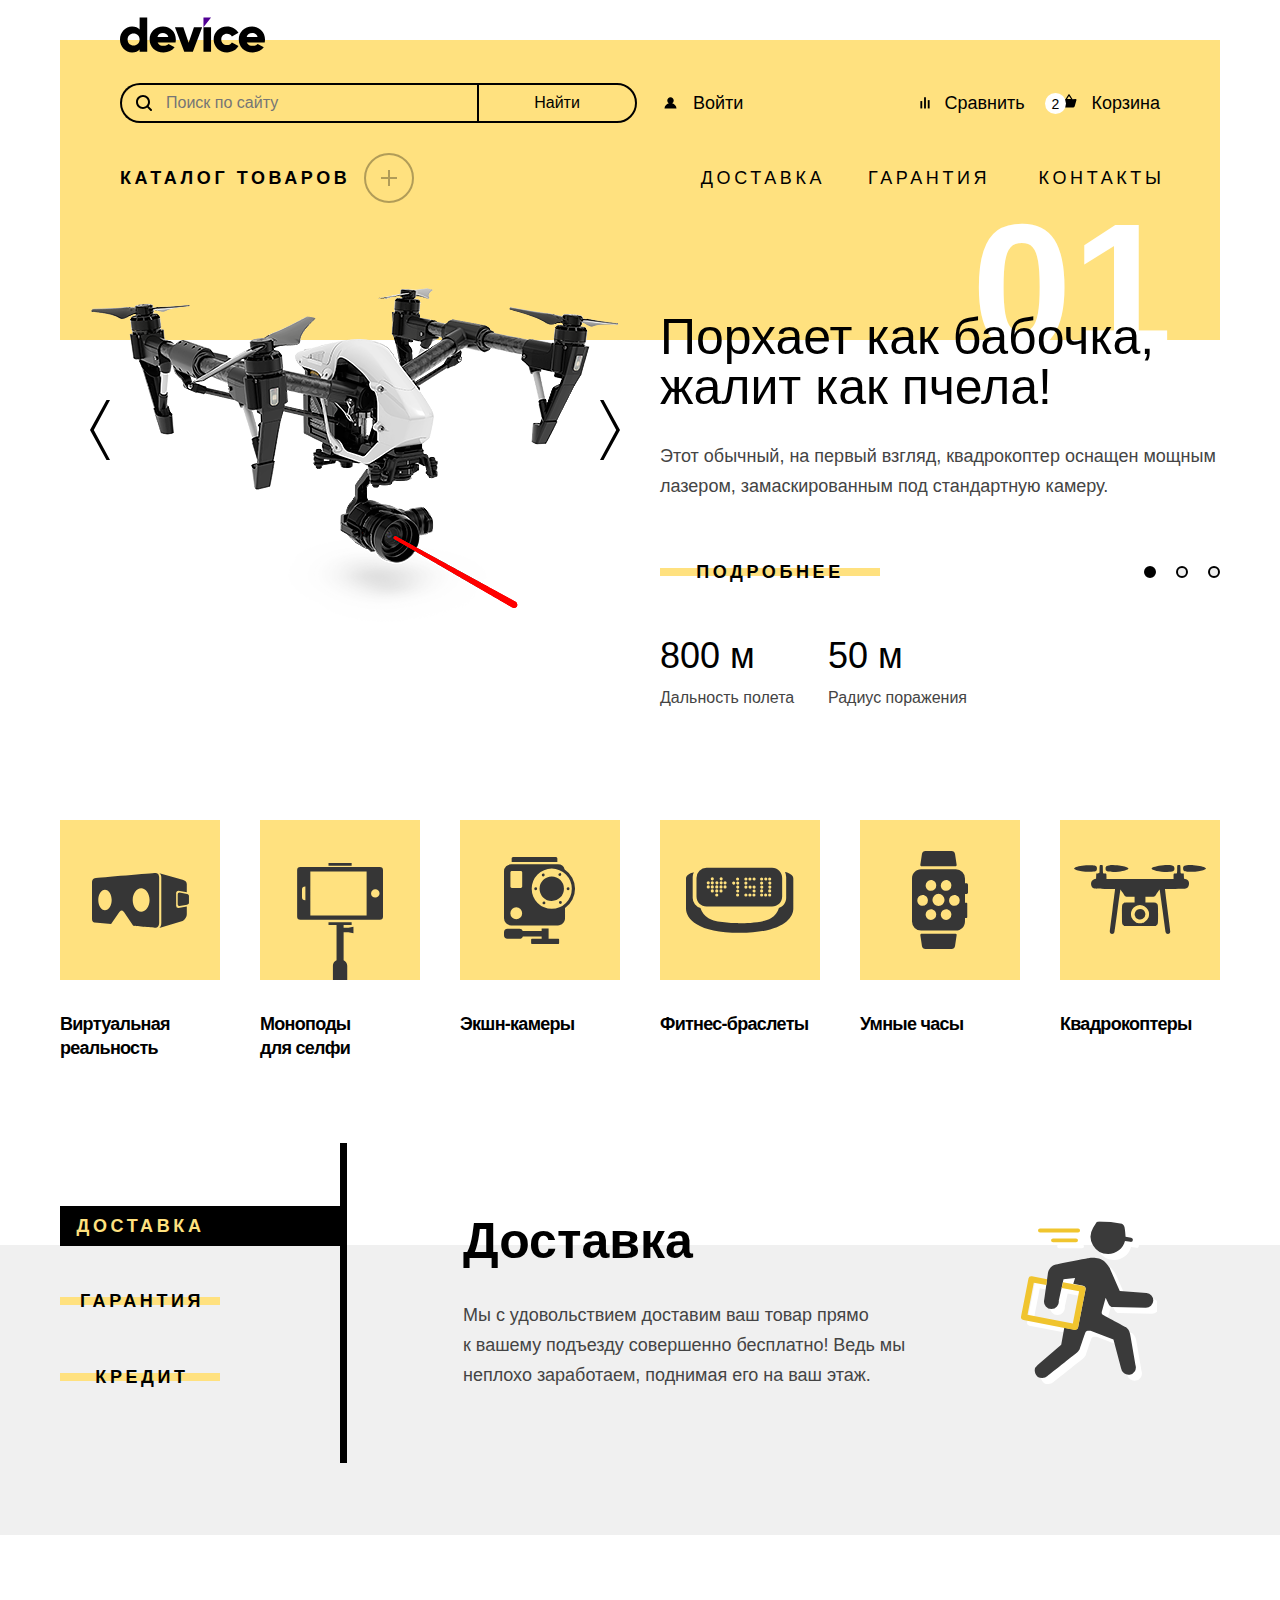
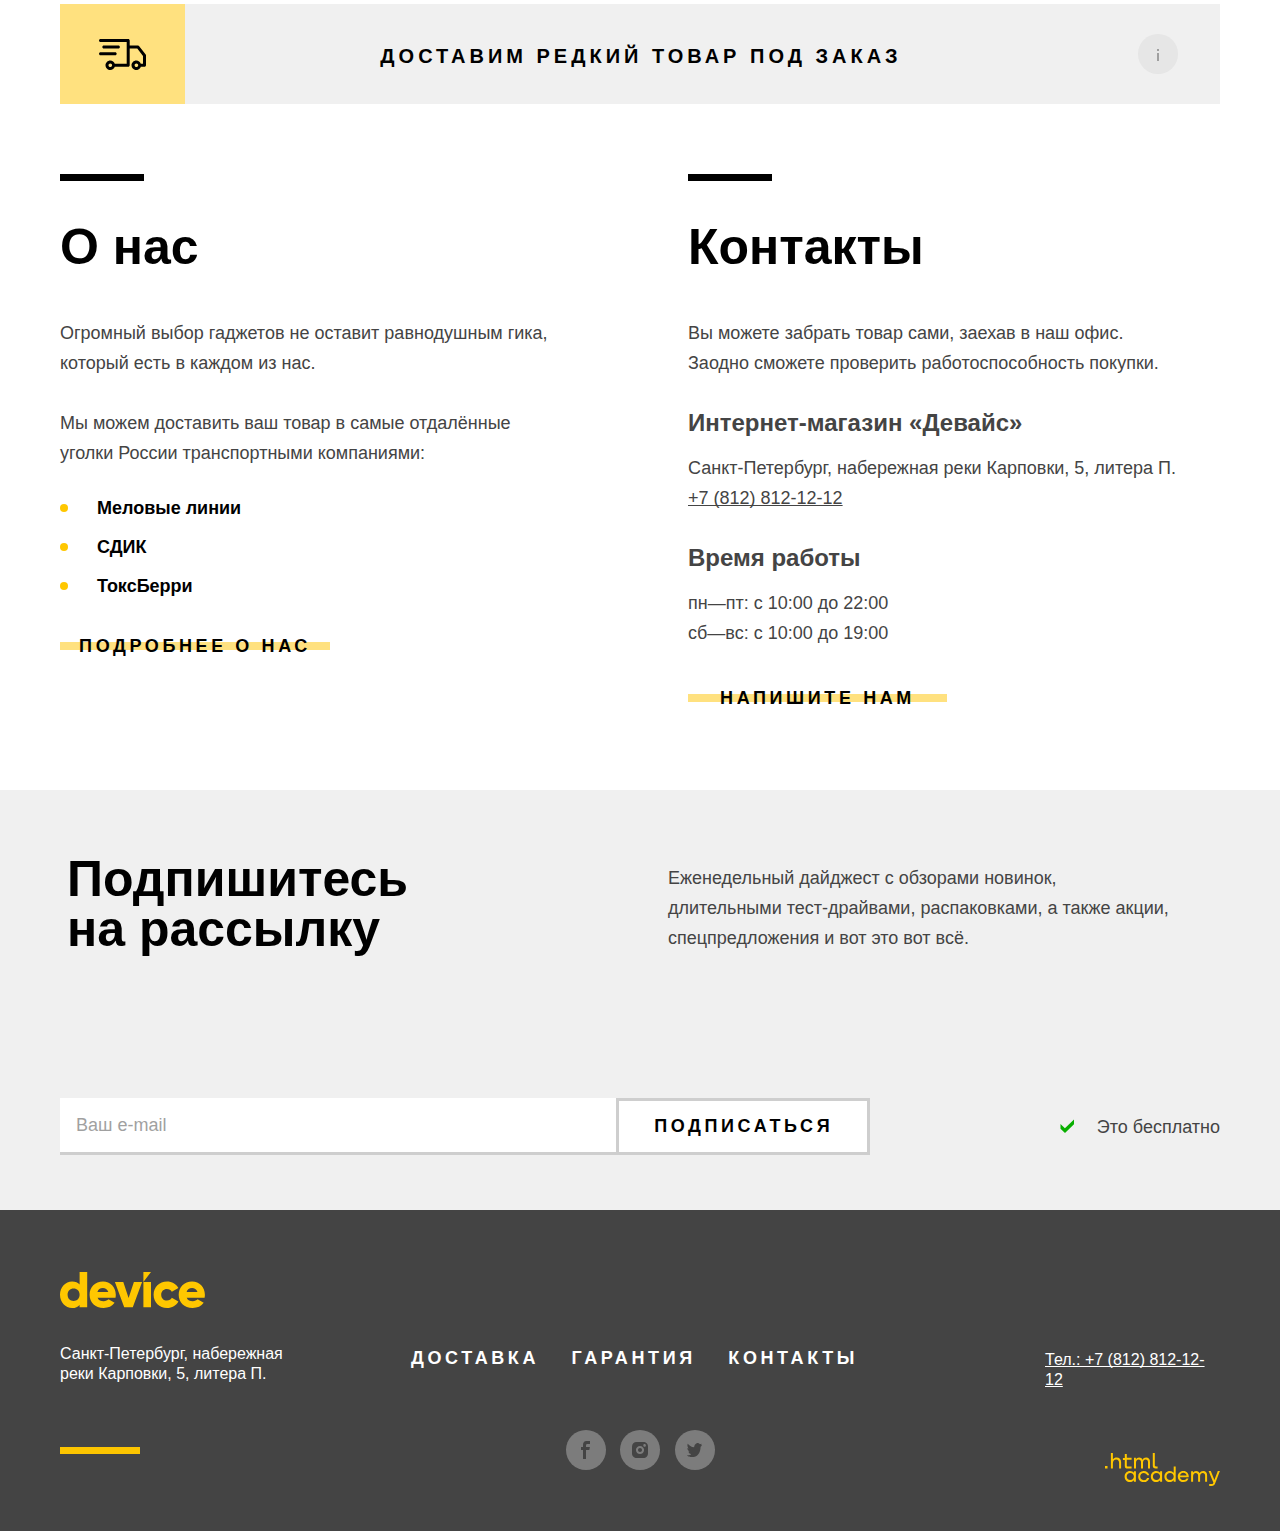
==== commit f1cf1f62: "Merge pull request #7 from maksdrop/master" ====
--- a/index.html
+++ b/index.html
@@ -3,7 +3,7 @@
   <head>
     <meta charset="utf-8">
     <title>Девайс</title>
-    <link rel="icon" type="image/png" sizes="32x32" href="/images/favicon.png">
+    <link rel="icon" type="image/png" sizes="32x32" href="images/favicon.png">
     <link rel="stylesheet" href="styles/styles.css">
 	</head>
 	<body>
@@ -13,33 +13,36 @@
           <section class="navigation">
             <h1 class="visually-hidden">Интернет-магазин гаджетов «Device».</h1>
             <a class="logo" href="#">
-              <img class="header-logo" src="images/logo-header.svg" width="145" height="36" alt="Логотип интернет-магазина гаджетов «Device»">
+              <img class="header-logo" src="images/logo-header.svg" width="145" height="36" alt="Логотип.">
             </a>
             <nav class="navigation-header">
+              <h2 class="visually-hidden">Навигация по сайту.</h2>
               <ul class="navigation-list">
                 <li class="navigation-item">
                   <form class="search" action="https://echo.htmlacademy.ru/" method="get">
                     <label class="search-name" for="search">
                       <input class="input-search" type="search" name="text" placeholder="Поиск по сайту" autocomplete="off" id="search">
                     </label>
-                    <button class="submit-search" type="submit"><p>Найти</p></button>
+                    <button class="submit-search" type="submit">
+                      <span class="submit-search-text">Найти</span>
+                    </button>
                   </form>
                 </li>
                 <li class="navigation-item navigation-enter">
                   <a class="navigation-link navigation-profile" href="#">
-                    <img class="navigation-link-image" src="/images/profile.svg" width="15" height="12" alt="Логотип профиль.">
+                    <img class="navigation-link-image" src="images/profile.svg" width="13" height="12" alt="">
                     Войти
                   </a>
                 </li>
                 <li class="navigation-item">
                   <a class="navigation-link navigation-compare" href="#">
-                    <img class="navigation-link-image" src="/images/navigation-compare.svg" width="10" height="12" alt="Логотип сравнения.">
+                    <img class="navigation-link-image" src="images/navigation-compare.svg" width="10" height="12" alt="">
                     Сравнить
                   </a>
                 </li>
                 <li class="navigation-item navigation-user">
                   <a class="navigation-link navigation-basket" href="#">
-                    <img class="navigation-link-image" src="/images/navigation-basket.svg" width="16" height="14" alt="Логотип карзины.">
+                    <img class="navigation-link-image image-basket" src="images/navigation-basket.svg" width="16" height="14" alt="">
                     Корзина
                   </a>
                   <div class="popover popover-cart">
@@ -47,22 +50,22 @@
                       <ul class="popover-product-list">
                         <li class="popover-product-item">
                           <a class="popover-product-link" href="">
-                            <img src="/images/product-1-small.jpg" width="39" height="43" alt="Любительская селфи-палка.">
-                            <h3 class="popover-product-title">Любительская селфи-палка</h3>
+                            <img src="images/product-1-small.jpg" width="39" height="43" alt="">
+                            <p class="popover-product-title">Любительская селфи-палка</p>
                           </a>
-                          <button class="popover-close-button">
-                            <svg width="10" height="11" viewBox="0 0 10 11" fill="none" xmlns="http://www.w3.org/2000/svg">
+                          <button class="popover-close-button" type="button">
+                            <svg width="10" height="11" viewBox="0 0 10 11" fill="none" xmlns="http://www.w3.org/2000/svg" role="img" aria-label="Закрыть.">
                               <path d="M10 1.68692L9.09091 0.777832L5 4.86874L0.909091 0.777832L0 1.68692L4.09091 5.77783L0 9.86874L0.909091 10.7778L5 6.68692L9.09091 10.7778L10 9.86874L5.90909 5.77783L10 1.68692Z" fill="white"/>
                             </svg>
                           </button>
                         </li>
                         <li class="popover-product-item">
                           <a class="popover-product-link" href="">
-                            <img src="/images/product-2-small.jpg" width="39" height="43" alt="Профессиональная селфи-палка.">
-                            <h3 class="popover-product-title">Профессиональная селфи-палка</h3>
+                            <img src="images/product-2-small.jpg" width="39" height="43" alt="">
+                            <p class="popover-product-title">Профессиональная селфи-палка</p>
                           </a>
-                          <button class="popover-close-button">
-                            <svg width="10" height="11" viewBox="0 0 10 11" fill="none" xmlns="http://www.w3.org/2000/svg">
+                          <button class="popover-close-button" type="button">
+                            <svg width="10" height="11" viewBox="0 0 10 11" fill="none" xmlns="http://www.w3.org/2000/svg" role="img" aria-label="Закрыть.">
                               <path d="M10 1.68692L9.09091 0.777832L5 4.86874L0.909091 0.777832L0 1.68692L4.09091 5.77783L0 9.86874L0.909091 10.7778L5 6.68692L9.09091 10.7778L10 9.86874L5.90909 5.77783L10 1.68692Z" fill="white"/>
                             </svg>
                           </button>
@@ -72,7 +75,7 @@
                         <p class="price-price-number">Товаров: 2</p>
                         <p class="price-price-number">Сумма: 2000 ₽</p>
                       </div>
-                      <button class="popover-basket">открыть корзину</button>
+                      <button class="popover-basket" type="button">открыть корзину</button>
                     </div>
                   </div>
                 </li>
@@ -80,7 +83,7 @@
             </nav>
           </section>
           <nav class="nav-category">
-            <h2 class="visually-hidden">Каталог товаров</h2>
+            <h2 class="visually-hidden">Каталог товаров.</h2>
             <div class="nav-category-link" tabindex="0">
               <a class="button catalog-button" href="#" tabindex="-1">каталог товаров</a>
               <button class="btn-catalog" type="button" tabindex="-1"></button>
@@ -117,11 +120,11 @@
               <li class="category-item">
                 <a class="category-link" href="#">доставка</a>
               </li>
-              <li class="category-item">
+              <li class="category-item category-link-surety">
                 <a class="category-link" href="#">гарантия</a>
               </li>
-              <li class="category-item">
-                <a class="category-link" href="#">контакты</a>
+              <li class="category-item category-link-contacts">
+                <a class="category-link " href="#">контакты</a>
               </li>
             </ul>
           </nav>
@@ -130,14 +133,14 @@
     </header>
     <main class="main-index">
       <section class="slider">
-        <div class="main-container">
-          <h3 class="visually-hidden">Гаджеты</h3>
+        <h2 class="visually-hidden">Слайдер.</h2>
+        <div class="slider-container">
           <div class="gadget-arrow">
-            <button class="button-gadget-control">
-              <img class="arrow-gadget" src="/images/gadget-arrow-left.svg" alt="Стрелка влево.">
+            <button class="button-gadget-control arrow-gadget-back" type="button">
+              <span class="visually-hidden">Назад.</span>
             </button>
-            <button class="button-gadget-control">
-              <img class="arrow-gadget" src="/images/gadget-arrow-right.svg" alt="Стрелка вправо.">
+            <button class="button-gadget-control arrow-gadget-forward" type="button">
+              <span class="visually-hidden">Вперед.</span>
             </button>
           </div>
           <ul class="slider-gadget slider-1">
@@ -166,12 +169,12 @@
           </ul>
           <ul class="slider-gadget slider-2">
             <li class="gadget-item">
-              <img class="gadget-image" src="images/slider-fitnes-bracelet.png" width="560" height="560" alt="Фитнес-браслет.">
+              <img class="gadget-image" src="images/slider-fitness-bracelet.png" width="560" height="560" alt="Фитнес-браслет.">
               <p class="gadget-number">02</p>
             </li>
             <li class="gadget-item-list">
               <div class="gadget-container">
-                <p class="gadget-tagline title">Худеем<br>
+                <p class="gadget-tagline title">Худеем <br>
                   правильно!</p>
                 <p class="gadget-description">Мотивирующие фитнес-браслеты помогут найти в себе силы не пропускать занятия и соблюдать диету.</p>
                 <div class="button-indicators-list">
@@ -195,7 +198,7 @@
             </li>
             <li class="gadget-item-list">
               <div class="gadget-container">
-                <p class="gadget-tagline title">Делай селфи,<br>
+                <p class="gadget-tagline title">Делай селфи, <br>
                   как Бен Стиллер! </p>
                 <p class="gadget-description">Самая длинная палка для селфи доступна в нашем магазине. Восемь (Восемь, Карл!) метров длиной и весом всего 5 кг.</p>
                 <div class="button-indicators-list">
@@ -217,103 +220,97 @@
         </div>
       </section>
       <section class="catalog main-container">
+        <h2 class="visually-hidden">Каталог.</h2>
         <ul class="catalog-list">
           <li class="catalog-item">
             <a class="catalog-link" href="#">
-              <div class="catalog-image-background">
-                <img class="catalog-card-image" src="images/catalog-1.svg" width="97" height="55" alt="Очки виртуальной реальности.">
-              </div>
+              <div class="catalog-image-background virtual-glasses"></div>
               <h3 class="catalog-card-title">Виртуальная реальность</h3>
             </a>
           </li>
           <li class="catalog-item">
             <a class="catalog-link" href="catalog.html">
-              <div class="catalog-image-background">
-                <img class="catalog-card-image catalog-card-monopod" src="images/catalog-2.svg" width="86" height="117" alt="Монопод для селфи.">
-              </div>
-              <h3 class="catalog-card-title">Моноподы<br> для селфи</h3>
+              <div class="catalog-image-background monopod"></div>
+              <h3 class="catalog-card-title">Моноподы <br>
+                для селфи</h3>
             </a>
           </li>
           <li class="catalog-item">
             <a class="catalog-link" href="#">
-              <div class="catalog-image-background">
-                <img class="catalog-card-image" src="images/catalog-3.svg" width="71" height="87" alt="Экшн-камера.">
-              </div>
+              <div class="catalog-image-background action-camera"></div>
               <h3 class="catalog-card-title">Экшн-камеры</h3>
             </a>
           </li>
           <li class="catalog-item">
             <a class="catalog-link" href="#">
-              <div class="catalog-image-background">
-                <img class="catalog-card-image" src="images/catalog-4.svg" width="107" height="65" alt="Фитнес-браслет.">
-              </div>
+              <div class="catalog-image-background fitness-bracelet"></div>
               <h3 class="catalog-card-title">Фитнес-браслеты</h3>
             </a>
           </li>
           <li class="catalog-item">
             <a class="catalog-link" href="#">
-              <div class="catalog-image-background">
-                <img class="catalog-card-image" src="images/catalog-5.svg" width="56" height="98" alt="Умные часы.">
-              </div>
+              <div class="catalog-image-background smart-watch"></div>
               <h3 class="catalog-card-title">Умные часы</h3>
             </a>
           </li>
           <li class="catalog-item">
             <a class="catalog-link" href="#">
-              <div class="catalog-image-background">
-                <img class="catalog-card-image" src="images/catalog-6.svg" width="132" height="69" alt="Квадрокоптер.">
-              </div>
+              <div class="catalog-image-background quadrocopter"></div>
               <h3 class="catalog-card-title">Квадрокоптеры</h3>
             </a>
           </li>
         </ul>
       </section>
       <section class="option">
-        <div class="main-container">
-          <ul class="option-list">
-            <li class=" option-item-button">
-              <ul class="button-container">
-                <li class="button-item button-item-cheked">
-                  <button class="button option-button option-cheked" tabindex="0">доставка</button>
-                </li>
-                <li class="button-item">
-                  <button class="button option-button option-button-inactive">гарантия</button>
-                </li>
-                <li class="button-item">
-                  <button class="button option-button option-button-inactive">кредит</button>
-                </li>
-              </ul>
-            </li>
-            <li class="option-item option-1">
-              <div class="option-section">
-                <h2 class="option-title title">Доставка</h2>
-                <p class="option-description">Мы с удовольствием доставим ваш товар прямо к вашему подъезду совершенно бесплатно! Ведь мы неплохо заработаем, поднимая его на ваш этаж.</p>
-              </div>
-              <img class="option-image option-image-" src="images/frame-1.svg" width="136" height="164" alt="Человек с коробкой.">
-            </li>
-            <li class="option-item option-2">
-              <div class="option-section">
-                <h2 class="option-title title">Гарантия</h2>
-                <p class="option-description">Если из-за возгорания купленного у нас товара у вас сгорит дом - не переживайте, мы выдадим вам новый. Товар, не дом, конечно же.</p>
-              </div>
-              <img class="option-image" src="images/frame-2.svg" width="171" height="195" alt="Значок.">
-            </li>
-            <li class="option-item option-3">
-              <div class="option-section">
-                <h2 class="option-title title">Кредит</h2>
-                <p class="option-description">Залезть в долговую яму стало проще! Кредитные консультанты подберут для вас наиболее выгодные условия кредита. Выгодные для банка, разумеется.</p>
-              </div>
-              <img class="option-image" src="images/frame-3.svg" width="156" height="188" alt="Человек с коробкой на спине.">
-            </li>
-          </ul>
+        <h2 class="visually-hidden">Преимущества компании.</h2>
+        <div class="option-wrapper">
+          <div class="option-container">
+            <ul class="button-container">
+              <li class="button-item button-item-cheked">
+                <button class="button option-button option-cheked" type="button" tabindex="0">доставка</button>
+              </li>
+              <li class="button-item">
+                <button class="button option-button option-button-inactive" type="button">гарантия</button>
+              </li>
+              <li class="button-item">
+                <button class="button option-button option-button-inactive" type="button">кредит</button>
+              </li>
+            </ul>
+            <ul class="option-list">
+              <li class="option-item option-1">
+                <div class="option-section">
+                  <h2 class="option-title title">Доставка</h2>
+                  <p class="option-description">Мы с удовольствием доставим ваш товар прямо<br>
+                    к вашему подъезду совершенно бесплатно! Ведь мы неплохо заработаем, поднимая его на ваш этаж.</p>
+                </div>
+                <img class="option-image" src="images/frame-1.svg" width="136" height="164" alt="Доставка.">
+              </li>
+              <li class="option-item option-2">
+                <div class="option-section">
+                  <h2 class="option-title title">Гарантия</h2>
+                  <p class="option-description">Если из-за возгорания купленного у нас товара у вас сгорит дом - не переживайте, мы выдадим вам новый. Товар, не дом, конечно же.</p>
+                </div>
+                <img class="option-image" src="images/frame-2.svg" width="171" height="195" alt="Гарантия.">
+              </li>
+              <li class="option-item option-3">
+                <div class="option-section">
+                  <h2 class="option-title title">Кредит</h2>
+                  <p class="option-description">Залезть в долговую яму стало проще! Кредитные консультанты подберут для вас наиболее выгодные условия кредита. Выгодные для банка, разумеется.</p>
+                </div>
+                <img class="option-image" src="images/frame-3.svg" width="156" height="188" alt="Кредит.">
+              </li>
+            </ul>
+          </div>
         </div>
       </section>
+      <h2 class="visually-hidden">Доставка.</h2>
       <div class="delivery main-container">
         <a class="delivery-link" href="#">
           <p class="delivery-title">доставим редкий товар под заказ</p>
         </a>
       </div>
       <section class="info main-container">
+        <h2 class="visually-hidden">О компании.</h2>
         <div class="container-about">
           <div class="info-title">
             <h2 class="title-info title">О нас</h2>
@@ -321,11 +318,17 @@
           <p class="info-description">Огромный выбор гаджетов не оставит равнодушным гика, который есть в каждом из нас.</p>
           <p class="info-description">Мы можем доставить ваш товар в самые отдалённые уголки России транспортными компаниями:</p>
           <ul class="about-list">
-            <li class="about-item"><span>Меловые линии</span></li>
-            <li class="about-item"><span>СДИК</span></li>
-            <li class="about-item"><span>ТоксБерри</span></li>
-          </ul>
-          <a class="button about-button" href="#">подробнее о нас</a>
+            <li class="about-item">
+              <span>Меловые линии</span>
+            </li>
+            <li class="about-item">
+              <span>СДИК</span>
+            </li>
+            <li class="about-item">
+              <span>ТоксБерри</span>
+            </li>
+          </ul>
+          <a class="button about-button button-detail" href="#">подробнее о нас</a>
         </div>
         <div class="container-contacts">
           <div class="info-title">
@@ -335,20 +338,22 @@
           <h3 class="contacts-subtitle">Интернет-магазин «Девайс»</h3>
           <address class="contacts-address">
             <p class="contacts-address-text">Санкт-Петербург, набережная реки Карповки, 5, литера П.</p>
-            <a class="contacts-phone" href="tel:78128121212">+7 (812) 812-12-12</a>
+            <a class="contacts-phone" href="tel:+78128121212">+7 (812) 812-12-12</a>
           </address>
           <b class="contacts-subtitle">Время работы</b>
           <ul class="contacts-schedule">
             <li class="contacts-schedule-item">пн—пт: с 10:00 до 22:00</li>
             <li class="contacts-schedule-item">сб—вс: с 10:00 до 19:00</li>
           </ul>
-          <a class="button contacts-button" href="#">напишите нам</a>
+          <a class="button contacts-button button-detail" href="#">напишите нам</a>
         </div>
       </section>
       <section class="subscribe">
+        <h2 class="visually-hidden">Рассылка.</h2>
         <div class="main-container subscribe-container">
           <h2 class="subscribe-title title">Подпишитесь на рассылку</h2>
-          <p class="subscribe-description">Еженедельный дайджест с обзорами новинок,<br> длительными тест-драйвами, распаковками, а также акции, спецпредложения и вот это вот всё.</p>
+          <p class="subscribe-description">Еженедельный дайджест с обзорами новинок, <br>
+            длительными тест-драйвами, распаковками, а также акции, спецпредложения и вот это вот всё.</p>
         </div>
         <div class="main-container form-container subscribe-container">
           <form class="subscribe-form" action="#" method="post">
@@ -363,6 +368,7 @@
       </section>
     </main>
     <footer class="page-footer">
+      <h2 class="visually-hidden">Информация о нас.</h2>
       <div class="footer-container main-container">
         <div class="footer-location">
           <a class="logo" href="#" tabindex="0">
@@ -377,37 +383,37 @@
             <li class="footer-option-item">
               <a class="button button-footer-option" href="#">доставка</a>
             </li>
-            <li class="footer-option-item">
+            <li class="footer-option-item category-option-surety">
               <a class="button button-footer-option" href="#">гарантия</a>
             </li>
-            <li class="footer-option-item">
+            <li class="footer-option-item category-option-contacts">
               <a class="button button-footer-option" href="#">контакты</a>
             </li>
           </ul>
-          <h3 class="visually-hidden">Социальные сети</h3>
           <ul class="footer-social-list">
             <li class="footer-social-item">
               <a class="button button-social footer-facebook" href="https://www.facebook.com/htmlacademy">
-                <span class="visually-hidden">Facebook</span>
+                <span class="visually-hidden">Facebook.</span>
               </a>
             </li>
             <li class="footer-social-item">
               <a class="button button-social footer-instagram" href="https://www.instagram.com/htmlacademy/">
-                <span class="visually-hidden">Instagram</span>
+                <span class="visually-hidden">Instagram.</span>
               </a>
             </li>
             <li class="footer-social-item">
               <a class="button button-social footer-twitter" href="https://twitter.com/htmlacademy_ru">
-                <span class="visually-hidden">Twitter</span>
+                <span class="visually-hidden">Twitter.</span>
               </a>
             </li>
           </ul>
         </div>
         <div class="footer-contacts">
-          <a class="footer-contacts-phone" href="tel:78128121212">Тел.: +7 (812) 812-12-12</a>
+          <a class="footer-contacts-phone" href="tel:+78128121212">Тел.: +7 (812) 812-12-12</a>
           <a class="button button-htmlacademy" href="https://htmlacademy.ru/">
-            <span class="visually-hidden">html-academy</span>
-            <svg class="htmlacademy-image" width="115" height="33" fill="none" xmlns="http://www.w3.org/2000/svg"><path d="M0 12.9v2.6h2.5v-2.6H0ZM11.6 4.5c-1.6 0-2.8.7-3.6 1.7h-.1V0h-2v15.5h2v-5.3c0-2.1 1.3-3.6 3.3-3.6 1.8 0 2.9 1.4 2.9 3.2v5.7h2V9.4c.1-3-1.8-4.9-4.5-4.9ZM26.6 4.8h-4.8V1.1h-2v3.8h-1.9v2h1.9v6c0 1.7 1 2.7 2.7 2.7h4.1v-2h-3.7c-.7 0-1.1-.4-1.1-1.1V6.8h4.8v-2ZM41.1 4.6c-1.6 0-2.9.8-3.5 2.1h-.1c-.6-1.2-1.8-2.1-3.4-2.1-1.4 0-2.5.8-3.1 1.8h-.1V4.8H29v10.6h2V10c0-2 1-3.5 2.6-3.5 1.5 0 2.4 1 2.4 2.6v6.3h2V9.8c0-2.4 1.4-3.3 2.6-3.3 1.5 0 2.4 1 2.4 2.6v6.3h2V8.9c.1-2.5-1.4-4.3-3.9-4.3ZM47.8 12.7c0 1.7 1 2.7 2.8 2.7h2v-2h-1.7c-.7 0-1.1-.4-1.1-1.1V0h-2v12.7ZM28.9 19.7c-.9-1.1-2.2-1.8-3.9-1.8-3.1 0-5.4 2.3-5.4 5.6s2.3 5.6 5.4 5.6c1.8 0 3-.8 3.8-1.9h.1v1.6h2V18.2h-2v1.5Zm-3.6 7.4c-2.2 0-3.6-1.6-3.6-3.6s1.4-3.6 3.6-3.6 3.6 1.6 3.6 3.6c0 1.9-1.4 3.6-3.6 3.6ZM44.2 22c-.5-2.4-2.6-4.1-5.4-4.1a5.4 5.4 0 0 0-5.6 5.6c0 3.1 2.2 5.6 5.6 5.6 2.8 0 4.9-1.8 5.4-4.2h-2.1a3.4 3.4 0 0 1-3.3 2.3c-2.2 0-3.6-1.6-3.6-3.6s1.4-3.6 3.6-3.6c1.6 0 2.8 1 3.3 2.2h2.1V22ZM55.1 19.7c-.9-1.1-2.2-1.8-3.9-1.8-3.1 0-5.4 2.3-5.4 5.6s2.3 5.6 5.4 5.6c1.8 0 3-.8 3.8-1.9h.1v1.6h2V18.2h-2v1.5Zm-3.6 7.4c-2.2 0-3.6-1.6-3.6-3.6s1.4-3.6 3.6-3.6 3.6 1.6 3.6 3.6c0 1.9-1.5 3.6-3.6 3.6ZM68.7 19.8c-.9-1.1-2.2-1.9-3.9-1.9-3.1 0-5.4 2.3-5.4 5.6s2.2 5.6 5.4 5.6c1.7 0 3-.8 3.8-1.8h.1v1.5h2V13.4h-2v6.4Zm-3.6 7.3c-2.2 0-3.6-1.6-3.6-3.6s1.4-3.6 3.6-3.6 3.6 1.6 3.6 3.6c-.1 2-1.5 3.6-3.6 3.6ZM78.3 17.9c-3.3 0-5.5 2.5-5.5 5.6 0 3 2.1 5.6 5.5 5.6 2.5 0 4.5-1.3 5.2-3.6h-2.1c-.5 1-1.6 1.6-3 1.6-1.9 0-3.3-1.3-3.4-2.9h8.8c.2-3.6-2-6.3-5.5-6.3Zm0 1.9c1.7 0 3 1 3.3 2.6h-6.5c.3-1.5 1.5-2.6 3.2-2.6ZM98.2 17.9c-1.6 0-2.9.8-3.6 2h-.1c-.6-1.2-1.8-2-3.4-2-1.4 0-2.5.7-3.1 1.8v-1.5h-1.9v10.6h2v-5.4c0-2 1-3.4 2.6-3.5 1.5 0 2.4 1 2.4 2.6v6.3h2v-5.6c0-2.4 1.4-3.3 2.6-3.3 1.5 0 2.4 1 2.4 2.6v6.3h2v-6.5c.1-2.6-1.4-4.4-3.9-4.4ZM109.4 27l-3.6-8.9h-2.2l4.8 11.6c-.3.9-.7 1.2-1.7 1.2h-2.5v2h2.5c1.8 0 2.8-.8 3.5-2.6l4.7-12.2h-2.1l-3.4 8.9Z"></svg>
+            <svg class="htmlacademy-image" width="115" height="33" fill="none" xmlns="http://www.w3.org/2000/svg" role="img" aria-label="Html-academy.">
+              <path d="M0 12.9v2.6h2.5v-2.6H0ZM11.6 4.5c-1.6 0-2.8.7-3.6 1.7h-.1V0h-2v15.5h2v-5.3c0-2.1 1.3-3.6 3.3-3.6 1.8 0 2.9 1.4 2.9 3.2v5.7h2V9.4c.1-3-1.8-4.9-4.5-4.9ZM26.6 4.8h-4.8V1.1h-2v3.8h-1.9v2h1.9v6c0 1.7 1 2.7 2.7 2.7h4.1v-2h-3.7c-.7 0-1.1-.4-1.1-1.1V6.8h4.8v-2ZM41.1 4.6c-1.6 0-2.9.8-3.5 2.1h-.1c-.6-1.2-1.8-2.1-3.4-2.1-1.4 0-2.5.8-3.1 1.8h-.1V4.8H29v10.6h2V10c0-2 1-3.5 2.6-3.5 1.5 0 2.4 1 2.4 2.6v6.3h2V9.8c0-2.4 1.4-3.3 2.6-3.3 1.5 0 2.4 1 2.4 2.6v6.3h2V8.9c.1-2.5-1.4-4.3-3.9-4.3ZM47.8 12.7c0 1.7 1 2.7 2.8 2.7h2v-2h-1.7c-.7 0-1.1-.4-1.1-1.1V0h-2v12.7ZM28.9 19.7c-.9-1.1-2.2-1.8-3.9-1.8-3.1 0-5.4 2.3-5.4 5.6s2.3 5.6 5.4 5.6c1.8 0 3-.8 3.8-1.9h.1v1.6h2V18.2h-2v1.5Zm-3.6 7.4c-2.2 0-3.6-1.6-3.6-3.6s1.4-3.6 3.6-3.6 3.6 1.6 3.6 3.6c0 1.9-1.4 3.6-3.6 3.6ZM44.2 22c-.5-2.4-2.6-4.1-5.4-4.1a5.4 5.4 0 0 0-5.6 5.6c0 3.1 2.2 5.6 5.6 5.6 2.8 0 4.9-1.8 5.4-4.2h-2.1a3.4 3.4 0 0 1-3.3 2.3c-2.2 0-3.6-1.6-3.6-3.6s1.4-3.6 3.6-3.6c1.6 0 2.8 1 3.3 2.2h2.1V22ZM55.1 19.7c-.9-1.1-2.2-1.8-3.9-1.8-3.1 0-5.4 2.3-5.4 5.6s2.3 5.6 5.4 5.6c1.8 0 3-.8 3.8-1.9h.1v1.6h2V18.2h-2v1.5Zm-3.6 7.4c-2.2 0-3.6-1.6-3.6-3.6s1.4-3.6 3.6-3.6 3.6 1.6 3.6 3.6c0 1.9-1.5 3.6-3.6 3.6ZM68.7 19.8c-.9-1.1-2.2-1.9-3.9-1.9-3.1 0-5.4 2.3-5.4 5.6s2.2 5.6 5.4 5.6c1.7 0 3-.8 3.8-1.8h.1v1.5h2V13.4h-2v6.4Zm-3.6 7.3c-2.2 0-3.6-1.6-3.6-3.6s1.4-3.6 3.6-3.6 3.6 1.6 3.6 3.6c-.1 2-1.5 3.6-3.6 3.6ZM78.3 17.9c-3.3 0-5.5 2.5-5.5 5.6 0 3 2.1 5.6 5.5 5.6 2.5 0 4.5-1.3 5.2-3.6h-2.1c-.5 1-1.6 1.6-3 1.6-1.9 0-3.3-1.3-3.4-2.9h8.8c.2-3.6-2-6.3-5.5-6.3Zm0 1.9c1.7 0 3 1 3.3 2.6h-6.5c.3-1.5 1.5-2.6 3.2-2.6ZM98.2 17.9c-1.6 0-2.9.8-3.6 2h-.1c-.6-1.2-1.8-2-3.4-2-1.4 0-2.5.7-3.1 1.8v-1.5h-1.9v10.6h2v-5.4c0-2 1-3.4 2.6-3.5 1.5 0 2.4 1 2.4 2.6v6.3h2v-5.6c0-2.4 1.4-3.3 2.6-3.3 1.5 0 2.4 1 2.4 2.6v6.3h2v-6.5c.1-2.6-1.4-4.4-3.9-4.4ZM109.4 27l-3.6-8.9h-2.2l4.8 11.6c-.3.9-.7 1.2-1.7 1.2h-2.5v2h2.5c1.8 0 2.8-.8 3.5-2.6l4.7-12.2h-2.1l-3.4 8.9Z"/>
+            </svg>
           </a>
         </div>
       </div>
@@ -417,8 +423,8 @@
         <section class="modal-content">
           <div class="modal-order">
             <h2 class="modal-title">Доставка под заказ</h2>
-            <button class="modal-close-button">
-              <span class="visually-hidden">Закрыть</span>
+            <button class="modal-close-button" type="button">
+              <span class="visually-hidden">Закрыть модальное окно.</span>
             </button>
           </div>
           <form class="modal-form" action="https://echo.htmlacademy.ru/" method="post">
@@ -430,7 +436,7 @@
               <p class="field-group">
                 <label class="title-label" for="auth-mail">Ваш e-mail:</label>
                 <input class="auth-form-field auth-mail" type="email" id="auth-mail" name="auth-mail" tabindex="0" placeholder="Введите e-mail" required>
-                <input class="auth-mail-subtext" type="text" id="auth-mail" name="auth-mail" placeholder="Забавный у вас адрес" disabled>
+                <input class="auth-mail-subtext" type="text" id="auth-text" name="auth-mail" placeholder="Забавный у вас адрес" disabled>
               </p>
             </fieldset>
             <fieldset class="amount-form">
@@ -442,23 +448,18 @@
                 <div class="subgroup-amount" tabindex="0">
                   <label class="title-label title-amount">Количество:</label>
                   <div class="amount-popover">
-                    <p class="amount-popover-info">
-                      Постараемся найти, сколько нужно. Привезём сколько получится по требованиям
-                      к провозу багажа.
-                    </p>
+                    <p class="amount-popover-info">Постараемся найти, сколько нужно. Привезём сколько получится по требованиям к провозу багажа.</p>
                   </div>
                 </div>
                 <div class="number-container" tabindex="0">
                   <button class="number-count number-count-minus" type="button" tabindex="-1"></button>
-                  <input class="amount-form-field" type="number" id="amount" name="amount" tabindex="-1"  required>
-                  <span class="amount-span">1</span>
+                  <input class="amount-form-field" type="number" id="amount" name="amount" tabindex="-1" placeholder="1"  required>
+                  <span class="amount-span"></span>
                   <button class="number-count number-count-plus" type="button" tabindex="-1"></button>
                 </div>
               </div>
             </fieldset>
-            <button class="button button-modal-send" type="submit">
-              Отправить
-            </button>
+            <button class="button button-modal-send" type="submit">Отправить</button>
           </form>
         </section>
       </div>
--- a/styles/styles.css
+++ b/styles/styles.css
@@ -23,14 +23,26 @@
   font-display: swap;
 }
 
-/* Переменные */
+/* Variables */
 :root {
   --color-title: #000000;
   --color-paragraph: #444444;
-  --color-footer: #ffffff;
-}
-
-/* Страница */
+  --color-white: #ffffff;
+  --background-black: #000000;
+  --background-lemon: #ffe17f;
+  --background-gold: #ffcc33;
+  --background-amber: #ffc700;
+  --background-white: #ffffff;
+  --background-onyx: #f0f0f0;
+}
+
+/* Page */
+*,
+*::before,
+*::after {
+  box-sizing: border-box;
+}
+
 *:focus-visible {
   outline: 2px solid #af4fff;
   outline-offset: 2px;
@@ -61,7 +73,7 @@
   font-size: 18px;
   line-height: 24px;
   color: var(--color-title);
-  background-color: #ffffff;
+  background-color: var(--background-white);
 }
 
 /* Container */
@@ -73,23 +85,22 @@
 
 /* Header */
 .header-background {
-  height: 300px;
+  min-height: 300px;
   margin-top: 40px;
-  margin-bottom: 410px;
-  background-color: #ffe17f;
+  background-color: var(--background-lemon);
 }
 
 .header-background-catalog {
   height: 186px;
   margin-top: 40px;
-  background-color: #ffe17f;
+  background-color: var(--background-lemon);
 }
 
 .header-container {
   position: relative;
   bottom: 23px;
   width: 1040px;
-  height: 175px;
+  min-height: 175px;
   margin: 0 auto;
 }
 
@@ -110,14 +121,14 @@
   padding-top: 20px;
 }
 
+/* Navigation-header */
 .navigation-header {
   width: 1040px;
   display: flex;
+  flex-direction: column;
   justify-content: space-between;
   margin: 0 auto;
 }
-
-
 
 .search {
   display: flex;
@@ -138,7 +149,7 @@
   position: absolute;
   width: 16px;
   height: 16px;
-  background: url("/images/search.svg");
+  background: url("../images/search.svg");
   background-repeat: no-repeat;
   top: 12px;
   left: 16px;
@@ -157,7 +168,7 @@
   border-radius: 50px 0 0 50px;
   background: inherit;
   outline: none;
-  padding: 9.5px 44px;
+  padding: 9px 44px 10px 44px;
 }
 
 input[type=text]::-ms-clear {
@@ -186,12 +197,12 @@
 .search-name:focus-within::after {
   content: "";
   position: absolute;
-  width: 363px;
-  height: 44px;
-  border: 2px solid #AF4FFF;
+  width: 366px;
+  height: 46px;
+  border: 2px solid #af4fff;
   cursor: pointer;
   left: -3px;
-  top: -4px;
+  top: -3px;
 }
 
 .search-image:disabled {
@@ -199,7 +210,7 @@
 }
 
 .submit-search {
-  width: 158px;
+  width: 160px;
   height: 40px;
   background-color: inherit;
   position: absolute;
@@ -218,39 +229,45 @@
 
 .submit-search:not(:active):not(:hover):focus::after {
   content: '';
-  width: 161px;
-  height: 44px;
-  top: -6px;
+  width: 167px;
+  height: 46px;
+  top: -5px;
   left: -6px;
   position: absolute;
-  border: 2px solid #AF4FFF;
+  border: 2px solid #af4fff;
 }
 
 .submit-search:hover {
-  background-color: #000000;
-  color: #ffffff;
+  background-color: var(--background-black);
+  color: var(--color-white);
   border-radius: 0 19px 19px 0;
 }
 
 .submit-search:active {
-  background-color: #000000;
+  background-color: var(--background-black);
   border-radius: 0 19px 19px 0;
 }
 
-.submit-search p {
-  margin: 0;
-}
-
-.submit-search p:active {
-  color: #ffffff;
+.submit-search-text {
+  margin: 0;
+  font-family: "rubik", sans-serif;
+  font-size: 16px;
+  line-height: 20px;
+}
+
+.submit-search:active .submit-search-text {
+  color: var(--color-white);
   opacity: 0.3;
 }
 
 .navigation-list {
   display: flex;
   justify-content: space-between;
-  margin: 0;
-  padding: 30px 0;
+  flex-wrap: wrap;
+  margin: 0;
+  padding: 0;
+  padding-top: 24px;
+  padding-bottom: 30px;
   list-style-type: none;
 }
 
@@ -258,15 +275,11 @@
   height: 40px;
   display: flex;
   justify-content: space-between;
-
 }
 
 .navigation-enter {
   width: 231px;
-  padding: 0 26px;
-  display: flex;
-  justify-content: space-between;
-  align-items: center;
+  padding: 0 8px;
   position: relative;
 }
 
@@ -295,15 +308,22 @@
 
 .navigation-profile {
   width: 81px;
+  padding-left: 2px;
   display: flex;
   justify-content: space-between;
 }
 
 .navigation-link-image {
   margin: auto 0;
+  margin-right: 7px;
+}
+
+.image-basket {
+  margin-top: 6px;
 }
 
 .navigation-link-exit {
+  margin-right: -15px;
   opacity: 0.3;
 }
 
@@ -312,6 +332,7 @@
   justify-content: space-between;
   display: flex;
   position: relative;
+  left: 17px;
 }
 
 
@@ -339,7 +360,7 @@
   top: -4px;
   left: -18px;
   z-index: 2;
-  border: 2px solid #AF4FFF;
+  border: 2px solid #af4fff;
 }
 
 .navigation-basket::before {
@@ -348,15 +369,16 @@
   justify-content: center;
   align-items: center;
   position: absolute;
-  left: -15px;
-  top: 6px;
+  left: -16px;
+  top: 5px;
   width: 21px;
   height: 21px;
-  font-size: 16px;
-  background-color: #ffffff;
+  font-size: 14px;
+  background-color: var(--background-white);
   border-radius: 50%;
 }
 
+/* Nav-category */
 .nav-category {
   display: flex;
   justify-content: space-between;
@@ -367,8 +389,6 @@
   margin: 0 auto;
   font-family: "raleway", sans-serif;
   text-transform: uppercase;
-  letter-spacing: 0.2em;
-  margin-right: -0.2em;
   line-height: 21px;
 }
 
@@ -398,7 +418,7 @@
   position: absolute;
   width: 100%;
   height: 3px;
-  background: #000000;
+  background-color: var(--background-black);
   bottom: 0;
   left: 0;
 }
@@ -438,7 +458,7 @@
   position: absolute;
   width: 16px;
   height: 2px;
-  background: #000000;
+  background-color: var(--background-black);
   top: 22px;
   left: 15px;
   margin: auto;
@@ -450,7 +470,7 @@
   position: absolute;
   width: 16px;
   height: 2px;
-  background: #000000;
+  background-color: var(--background-black);
   top: 22px;
   left: 15px;
   -webkit-transform: rotate(90deg);
@@ -468,10 +488,10 @@
 
 .catalog-group {
   width: 1160px;
-  height: 173px;
+  height: 180px;
   position: absolute;
   top: 30px;
-  left: -63px;
+  left: -60px;
   display: none;
   padding: 0;
   margin: 0;
@@ -479,14 +499,13 @@
   line-height: 18px;
   text-transform: none;
   letter-spacing: 0;
-  background: #FFE17F;
+  background-color: var(--background-lemon);
   z-index: 2;
 }
 
 .nav-category-link:hover .catalog-group {
   display: block;
 }
-
 
 .nav-list {
   display: flex;
@@ -502,7 +521,7 @@
 
 .nav-list:nth-child(1) {
   width: 222px;
-  padding-right: 36px;
+  margin-right: 32px;
 }
 
 .nav-item {
@@ -527,7 +546,7 @@
   position: absolute;
   width: 100%;
   height: 2px;
-  background: #000000;
+  background-color: var(--background-black);
   bottom: 0px;
   left: 0px;
 }
@@ -542,13 +561,19 @@
 
 .category-list {
   display: flex;
-  justify-content: space-between;
+  justify-content: flex-end;
   align-items: center;
+  flex-wrap: wrap;
   min-width: 471px;
   position: relative;
   z-index: 4;
+  padding: 0;
   margin: 0;
   list-style-type: none;
+}
+
+.category-item {
+  padding-left: 43px;
 }
 
 .category-link {
@@ -556,6 +581,7 @@
   font-size: 18px;
   color: var(--color-title);
   text-decoration: none;
+  letter-spacing: 0.2em;
 }
 
 .category-link:hover::before {
@@ -564,7 +590,7 @@
   position: absolute;
   width: 100%;
   height: 2px;
-  background: #000000;
+  background-color: var(--background-black);
   bottom: 0px;
   left: 0px;
 }
@@ -582,13 +608,26 @@
   flex-grow: 1;
 }
 
+/* Slider */
+.slider {
+
+}
+
+.slider-container {
+  position: relative;
+  width: 1160px;
+  margin: 0 auto;
+}
+
 .slider-gadget {
-  position: relative;
-  margin: 0;
+  display: flex;
+  margin: 0;
+  margin-top: -40px;
+  padding: 0;
 }
 
 .slider-1 {
-  display: block;
+
 }
 
 .slider-2 {
@@ -600,45 +639,67 @@
 }
 
 .gadget-item {
-  position: absolute;
-  right: 50px;
+
+  right: 49px;
+  bottom: 60px;
   width: 1111px;
   display: flex;
   justify-content: space-between;
 }
 
 .gadget-item-list {
+  position: relative;
+  top: 12px;
   list-style-type: none;
 }
 
 .gadget-image {
-  position: absolute;
-  bottom: 2px;
+  margin-top: -110px;
 }
 
 .gadget-number {
   position: absolute;
-  right: 0;
-  bottom: 272px;
+  right: 48px;
+  bottom: 268px;
   font-weight: 700;
   font-size: 180px;
   line-height: 30px;
-  color: var(--color-footer);
+  color: var(--color-white);
 }
 
 .gadget-arrow {
   width: 530px;
   position: absolute;
-  bottom: 277px;
-  left: 29px;
+  top: 100px;
+  left: 30px;
   display: flex;
   justify-content: space-between;
 }
 
 .button-gadget-control {
+  width: 20px;
+  height: 60px;
+  padding: 0;
+  background-color: transparent;
+  position: relative;
+  z-index: 1;
+  cursor: pointer;
+}
+
+.arrow-gadget-back {
+  width: 20px;
+  height: 60px;
+  background-image: url('../images/gadget-arrow-left.svg');
+  background-repeat: no-repeat;
   border: none;
-  background-color: transparent;
-  cursor: pointer;
+}
+
+.arrow-gadget-forward {
+  width: 20px;
+  height: 60px;
+  background-image: url('../images/gadget-arrow-right.svg');
+  background-repeat: no-repeat;
+  border: none;
 }
 
 .button-gadget-control:hover {
@@ -650,11 +711,11 @@
 }
 
 .gadget-container {
-  position: absolute;
-  bottom: 38px;
-  right: 1px;
+
+  bottom: 37px;
+  right: 0px;
   width: 560px;
-  height: 401px;
+  min-height: 401px;
   color: var(--color-paragraph);
   line-height: 30px;
 }
@@ -681,29 +742,29 @@
   display: flex;
   justify-content: center;
   align-items: center;
-  width: 220px;
-  height: 40px;
+  min-width: 220px;
+  padding: 10px 0;
   position: relative;
 }
 
 .gadget-button::after {
   content: '';
   position: absolute;
-  top: 38%;
+  top: 16px;
   left: 0;
-  width: 220px;
+  width: 100%;
   z-index: -1;
   height: 8px;
-  background: #FFE17F;
+  background-color: var(--background-lemon);
 }
 
 .gadget-button:hover {
   transition: 0.2s;
-  background-color: #FFE17F;
+  background-color: var(--background-lemon);
 }
 
 .gadget-button:active {
-  background-color: #FFCC33;
+  background-color: var(--background-gold);
 }
 
 .indicators-list {
@@ -724,7 +785,7 @@
 }
 
 .indicators-item-mark {
-  background-color: #000000;
+  background-color: var(--background-black);
 }
 
 .indicators-item:hover {
@@ -738,6 +799,31 @@
 .indicators-item:-moz-focusring {
   outline: 2px solid #af4fff;
   outline-offset: 3px;
+}
+
+/* Gadget-list */
+.gadget-characteristic-list {
+  width: 307px;
+  min-height: 72px;
+  display: flex;
+  justify-content: space-between;
+  align-items: flex-start;
+  margin-top: 49px;
+}
+
+.gadget-characteristic {
+  display: flex;
+  flex-direction: column;
+  align-items: flex-start;
+  margin: 0;
+  font-size: 16px;
+}
+
+.gadget-characteristic b {
+  margin-bottom: 12px;
+  font-size: 36px;
+  font-weight: 400;
+  color: var(--color-title);
 }
 
 /* Title */
@@ -762,35 +848,10 @@
   cursor: pointer;
 }
 
-/* Gadget-list */
-.gadget-characteristic-list {
-  width: 307px;
-  height: 72px;
-  display: flex;
-  justify-content: space-between;
-  align-items: flex-start;
-  margin-top: 49px;
-}
-
-.gadget-characteristic {
-  display: flex;
-  flex-direction: column;
-  align-items: flex-start;
-  margin: 0;
-  font-size: 16px;
-}
-
-.gadget-characteristic b {
-  margin-bottom: 12px;
-  font-size: 36px;
-  font-weight: 400;
-  color: var(--color-title);
-}
-
 /* Catalog-list */
 .catalog-list {
   width: 1160px;
-  height: 253px;
+  min-height: 253px;
   margin: 70px 0;
   padding: 0;
   display: flex;
@@ -803,7 +864,7 @@
 
 .catalog-link {
   width: 160px;
-  height: 253px;
+  min-height: 253px;
   position: relative;
   display: block;
   text-decoration: none;
@@ -821,11 +882,47 @@
   align-items: center;
   justify-content: center;
   margin-bottom: 32px;
-  background-color: #ffe17f;
+  background-color: var(--background-lemon);
+}
+
+.virtual-glasses {
+  background-image: url('../images/catalog-1.svg');
+  background-repeat: no-repeat;
+  background-position: center;
+}
+
+.monopod {
+  background-image: url('../images/catalog-2.svg');
+  background-repeat: no-repeat;
+  background-position: center bottom;
+}
+
+.action-camera {
+  background-image: url('../images/catalog-3.svg');
+  background-repeat: no-repeat;
+  background-position: center;
+}
+
+.fitness-bracelet {
+  background-image: url('../images/catalog-4.svg');
+  background-repeat: no-repeat;
+  background-position: center;
+}
+
+.smart-watch {
+  background-image: url('../images/catalog-5.svg');
+  background-repeat: no-repeat;
+  background-position: center;
+}
+
+.quadrocopter {
+  background-image: url('../images/catalog-6.svg');
+  background-repeat: no-repeat;
+  background-position: center;
 }
 
 .catalog-item:hover .catalog-image-background {
-  background-color: #FFC700;
+  background-color: var(--background-amber);
   transition: 0.3s;
 }
 
@@ -841,20 +938,30 @@
 
 /* Option */
 .option {
-  position: relative;
-  width: 100%;
-  height: 289px;
+  background-color: var(--background-onyx);
+  position: relative;
   margin-top: 172px;
-  background-color: #f0f0f0;
-  z-index: 0;
+}
+
+.option-wrapper {
+  width: 1160px;
+  display: flex;
+  position: relative;
+  margin: 0 auto;
+}
+
+.option-container {
+  display: flex;
+  position: relative;
+  margin-top: -102px;
+  margin-bottom: 72px;
 }
 
 .option-list {
-  position: relative;
-  bottom: 105px;
-  width: 1160px;
-  display: flex;
-  justify-content: space-between;
+  min-width: 694px;
+  display: flex;
+  justify-content: flex-end;
+  flex-wrap: wrap;
   margin: 0;
   padding: 0;
   list-style-type: none;
@@ -864,7 +971,7 @@
   display: flex;
   width: 694px;
   height: 174px;
-  padding-top: 76px;
+  margin: 73px 63px 73px 116px;
   justify-content: space-between;
 }
 
@@ -880,70 +987,70 @@
   display: none;
 }
 
-.option-item-button {
+.button-container {
   width: 287px;
-  height: 319px;
-  align-items: center;
-}
-
-.button-container {
+  min-height: 319px;
+  display: flex;
+  flex-direction: column;
+  border-right: 7px solid #000000;
+  margin: 0;
+  padding-left: 0px;
+}
+
+.button-item {
+  position: relative;
+  z-index: 0;
   width: 280px;
-  height: 319px;
-  display: flex;
-  flex-direction: column;
-  justify-content: center;
-  border-right: 7px solid #000000;
-  padding-left: 0px;
-}
-
-.button-item {
-  width: 284px;
   margin-bottom: 35px;
   list-style-type: none;
 }
 
 .button-item-cheked {
-  padding-top: 36px;
+  padding-top: 63px;
 }
 
 .option-button {
-  width: 160px;
-  height: 40px;
-  position: relative;
-  display: table-cell;
+  min-width: 160px;
+  min-height: 40px;
+  position: relative;
+  display: inline-block;
   font-size: 18px;
   font-weight: 800;
-  padding: 0;
+  padding: 10px 0;
   border: 0;
   background: 0;
 }
 
 .option-cheked {
-  width: 282px;
+  min-width: 281px;
   position: relative;
   z-index: 3;
-  background-color: #000000;
+  background-color: var(--background-black);
   padding-right: 120px;
-  color: #FFE17F;
-}
-
-.option-button:not(.option-cheked):after {
+  line-height: 20px;
+  color: #ffe17f;
+}
+
+.option-button-inactive {
+  padding-left: 4px;
+}
+
+.option-button:not(.option-cheked)::before {
   content: '';
   position: absolute;
-  top: 38%;
+  top: 16px;
   left: 0;
   z-index: -1;
-  width: 160px;
+  width: 100%;
   height: 8px;
-  background: #FFE17F;
+  background-color: var(--background-lemon);
 }
 
 .option-button:hover {
-  width: 282px;
+  min-width: 281px;
   padding-right: 120px;
   color: rgba(255, 225, 127, 0.5);
-  background-color: #000000;
-  transition: 0.2s ease-in;
+  background-color: var(--background-black);
 }
 
 .option-button:active {
@@ -951,21 +1058,23 @@
 }
 
 .option-section {
+  min-width: 452px;
+  display: flex;
+  flex-direction: column;
+  justify-content: space-between;
+}
+
+.option-title {
+  margin: 0;
+}
+
+.option-description {
   width: 452px;
-  display: flex;
-  flex-direction: column;
-  justify-content: space-between;
-}
-
-.option-title {
-  margin: 0;
-}
-
-.option-description {
   color: var(--color-paragraph);
   line-height: 30px;
   margin: 0;
   margin-top: 34px;
+  letter-spacing: -0.001em;
 }
 
 .option-image {
@@ -974,7 +1083,7 @@
 
 /* Delivery */
 .delivery {
-  margin: 70px auto;
+  margin: 69px auto;
 }
 
 .delivery-link {
@@ -985,7 +1094,7 @@
   position: relative;
   margin: 0 auto;
   font-family: "raleway", sans-serif;
-  background-color: #f0f0f0;
+  background-color: var(--background-onyx);
   font-size: 20px;
   line-height: 23px;
   text-decoration: none;
@@ -996,32 +1105,26 @@
   opacity: 0.3;
 }
 
-
 .delivery-link::before {
-  content: url('/images/delivery.svg');
-  display: flex;
-  justify-content: center;
-  align-items: center;
-  background-color: #ffe17f;
-  width: 125px;
-  height: 100px;
+  content: url('../images/delivery.svg');
+  padding: 35px 39px 29px 39px;
+  background-color: var(--background-lemon);
 }
 
 .delivery-link:hover::before {
-  background-color: #FFC700;
+  background-color: var(--background-amber);
 }
 
 .delivery-link::after {
-  content: url('/images/frame-delivery.svg');
+  content: url('../images/frame-delivery.svg');
   font-family: "rubik", sans-serif;
-  opacity: 0.3;
   display: flex;
   align-items: center;
   justify-content: center;
   position: absolute;
   width: 40px;
   height: 40px;
-  background: rgba(220, 220, 220, 1);
+  background: rgba(220, 220, 220, 0.5);
   border-radius: 50px;
   right: 42.5px;
   z-index: 5;
@@ -1033,20 +1136,16 @@
   z-index: 5;
 }
 
-
-
 .delivery-frame {
   padding: 14px 19px;
-  background-color: #E6E6E6;
-}
-
-.delivery-frame::before {
-  content: '';
-  background: url('/images/frame-delivery.svg') repeat;
+  background-color: #e6e6e6;
 }
 
 .delivery-title {
   width: 910px;
+  margin: 0;
+  margin-top: 5px;
+  padding-left: 2px;
   font-family: "Raleway", sans-serif;
   font-weight: 800;
   font-size: 20px;
@@ -1054,16 +1153,16 @@
   text-align: center;
   letter-spacing: 0.2em;
   text-transform: uppercase;
-  color: #000000;
-  padding-left: 42px;
-}
-
-/* About */
+  color: var(--color-title);
+
+}
+
+/* Info */
 .info {
-  height: 545px;
-  display: flex;
-  justify-content: space-between;
-  margin-bottom: 70px;
+  min-height: 545px;
+  display: flex;
+  justify-content: space-between;
+  margin: 70px auto;
 }
 
 .container-about {
@@ -1072,16 +1171,23 @@
 }
 
 .info-title {
+  min-height: 97px;
+  padding-bottom: 46px;
+}
+
+.info-title::before {
+  content: '';
+  position: absolute;
   width: 84px;
   height: 7px;
   margin-bottom: 138px;
-  background: #000000;
+  background-color: var(--background-black);
 }
 
 .title-info {
-  margin: 0;
-  padding-top: 40px;
-  white-space: nowrap;
+  min-width: 520px;
+  margin: 0;
+  padding-top: 48px;
 }
 
 .info-description {
@@ -1095,7 +1201,7 @@
 .about-list {
   margin: 0;
   padding-left: 0;
-  padding-bottom: 30px;
+  padding-bottom: 29px;
   font-weight: 700;
   list-style-type: none;
 }
@@ -1109,39 +1215,41 @@
   width: 8px;
   height: 8px;
   border-radius: 50%;
-  background-color: #FFC700;
+  background-color: var(--background-amber);
   display: inline-block;
-  margin-right: 26px;
+  margin-right: 24px;
   margin-bottom: 2px;
 }
 
 .about-button {
-  width: 270px;
-  height: 40px;
-  position: relative;
-  display: table-cell;
-  text-align: center;
-  vertical-align: middle;
-}
-
-.about-button::after {
+  min-width: 270px;
+  display: inline-block;
+}
+
+.button-detail {
+  position: relative;
+  min-height: 40px;
+  padding: 11px 0;
+}
+
+.about-button::before {
   content: '';
   position: absolute;
-  top: 38%;
+  top: 17px;
   left: 0;
-  width: 270px;
+  width: 100%;
   z-index: -1;
   height: 8px;
-  background: #FFE17F;
+  background-color: var(--background-lemon);
 }
 
 .about-button:hover {
   transition: 0.2s;
-  background-color: #FFE17F;
+  background-color: var(--background-lemon);
 }
 
 .about-button:active {
-  background-color: #FFCC33;
+  background-color: var(--background-gold);
 }
 
 /* Contacts */
@@ -1164,6 +1272,7 @@
 
 .contacts-address-text {
   margin: 0;
+  font-style: normal;
 }
 
 .contacts-phone {
@@ -1175,16 +1284,16 @@
 .contacts-schedule {
   margin: 0;
   padding-left: 0;
-  padding-top: 15px;
-  padding-bottom: 30px;
+  padding-top: 13px;
+  padding-bottom: 29px;
   list-style-type: none;
 }
 
 .contacts-button {
-  width: 259px;
-  height: 40px;
-  position: relative;
-  display: table-cell;
+  min-width: 259px;
+  min-height: 40px;
+  position: relative;
+  display: inline-block;
   text-align: center;
   vertical-align: middle;
 }
@@ -1192,27 +1301,27 @@
 .contacts-button::after {
   content: '';
   position: absolute;
-  top: 38%;
+  top: 17px;
   left: 0;
-  width: 259px;
+  width: 100%;
   z-index: -1;
   height: 8px;
-  background: #FFE17F;
+  background-color: var(--background-lemon);
 }
 
 .contacts-button:hover {
   transition: 0.2s;
-  background-color: #FFE17F;
+  background-color: var(--background-lemon);
 }
 
 .contacts-button:active {
-  background-color: #FFCC33;
+  background-color: var(--background-gold);
 }
 
 /* Subscribe */
 .subscribe {
-  height: 421px;
-  background-color: #f0f0f0;
+  min-height: 420px;
+  background-color: var(--background-onyx);
   line-height: 30px;
   color: var(--color-paragraph);
 }
@@ -1220,6 +1329,7 @@
 .subscribe-container {
   display: flex;
   justify-content: space-between;
+  padding-left: 7px;
 }
 
 .subscribe-title {
@@ -1231,31 +1341,39 @@
 .subscribe-description {
   width: 560px;
   margin: 0;
-  padding-top: 74px;
+  padding-top: 73px;
+  margin-right: -8px;
 }
 
 .form-container {
-  height: 57px;
-  display: flex;
-  padding-top: 144px;
+  min-height: 57px;
+  display: flex;
+  padding: 0;
+  margin-top: 144px;
 }
 
 .subscribe-form {
   width: 810px;
   display: flex;
   justify-content: space-between;
-  background-color: #ffffff;
+  background-color: var(--background-white);
 }
 
 .field {
-  width: 557px;
+  width: 560px;
   padding-left: 16px;
   font-family: "rubik", sans-serif;
   font-size: 18px;
   color: #444444;
   border: 0;
-  border-bottom: 3px solid #CECECE;
+  border-bottom: 3px solid #cecece;
   outline: none;
+}
+
+.field::placeholder {
+  color: #444444;
+  opacity: 0.5;
+  line-height: 30px;
 }
 
 input[type="email"]::-webkit-search-decoration,
@@ -1279,24 +1397,32 @@
 }
 
 .field:focus {
-  background-color: #CECECE;
-  border-bottom: 3px solid #CECECE;
-}
-
-.field:focus:required:invalid {
-  border-color: red;
+  background-color: #cecece;
+  border-bottom: 3px solid #cecece;
+}
+
+.field:required:invalid {
+  box-sizing: border-box;
+  outline-offset: 0;
+  outline: none;
+}
+
+.field:not(:placeholder-shown):invalid {
+  border-color: #ff3d3d;
   box-shadow: none;
 }
 
 .subscribe-button {
-  width: 253px;
-  border: 3px solid #CECECE;
-  background-color: #ffffff;
+  min-width: 252px;
+  padding: 0;
+  padding: 15px 35px;
+  border: 3px solid #cecece;
+  background-color: var(--background-white);
 }
 
 .subscribe-button:hover {
-  color: #ffffff;
-  background-color: #000000;
+  color: var(--color-white);
+  background-color: var(--background-black);
   border: #000000;
 }
 
@@ -1321,7 +1447,7 @@
   top: 25%;
   width: 14px;
   height: 14px;
-  background: url('/images/subscribe-free.svg') no-repeat;
+  background: url('../images/subscribe-free.svg') no-repeat;
 }
 
 .subscribe-free-text {
@@ -1331,9 +1457,9 @@
 
 /* Footer */
 .page-footer {
-  height: 321px;
+  min-height: 321px;
   background-color: #444444;
-  color: var(--color-footer);
+  color: var(--color-white);
 }
 
 .footer-container {
@@ -1349,7 +1475,7 @@
 }
 
 .footer-address {
-  padding-top: 35px;
+  padding-top: 30px;
   padding-bottom: 64px;
 }
 
@@ -1358,20 +1484,24 @@
   width: 80px;
   height: 7px;
   position: absolute;
-  bottom: 0;
-  background: #FFC500;
+  bottom: -62px;
+  background: #fcc500;
 }
 
 .footer-option-item {
   position: relative;
 }
 
+.category-option-contacts {
+  margin-right: -2px;
+}
+
 .button-footer-option {
-  color: var(--color-footer);
+  color: var(--color-white);
 }
 
 .button-footer-option:hover {
-  color: #FFC700;
+  color: var(--background-amber);
 }
 
 .button-footer-option:hover::after {
@@ -1380,7 +1510,7 @@
   position: absolute;
   width: 100%;
   height: 2px;
-  background: #FFC700;
+  background-color: var(--background-amber);
   bottom: 0px;
   left: 0px;
 }
@@ -1394,7 +1524,7 @@
   margin: 0;
   font-size: 16px;
   font-style: normal;
-  line-height: 19px;
+  line-height: 20px;
 }
 
 .footer-option-list {
@@ -1408,8 +1538,9 @@
 
 .footer-social {
   width: 444px;
-  height: 123px;
-  padding-top: 137px;
+  min-height: 123px;
+  padding-top: 136px;
+  padding-right: 77px;
   display: flex;
   flex-direction: column;
   justify-content: space-between;
@@ -1421,7 +1552,10 @@
   display: flex;
   justify-content: space-between;
   margin: 0;
-  padding-left: 0;
+  margin-left: 12px;
+  padding-left: 1px;
+  padding-top: 60px;
+  padding-bottom: 61px;
   list-style-type: none;
 }
 
@@ -1438,19 +1572,19 @@
 }
 
 .footer-facebook {
-  background: url('/images/footer-facebook.svg') no-repeat center;
+  background: url('../images/footer-facebook.svg') no-repeat center;
 }
 
 .footer-instagram {
-  background: url('/images/footer-instagram.svg') no-repeat center;
+  background: url('../images/footer-instagram.svg') no-repeat center;
 }
 
 .footer-twitter {
-  background: url('/images/footer-twitter.svg') no-repeat center;
+  background: url('../images/footer-twitter.svg') no-repeat center;
 }
 
 .footer-social-item:hover {
-  background: #FFC700;
+  background-color: var(--background-amber);
   transition: 0.3s ease-in;
 }
 
@@ -1468,7 +1602,7 @@
 
 .footer-contacts {
   width: 175px;
-  height: 116px;
+  height: 120px;
   padding-top: 140px;
   display: flex;
   flex-direction: column;
@@ -1478,12 +1612,12 @@
 .footer-contacts-phone {
   font-size: 16px;
   line-height: 20px;
-  color: var(--color-footer);
+  color: var(--color-white);
   text-decoration-skip-ink: none;
 }
 
 .footer-contacts-phone:hover {
-  color: #FFC700;
+  color: var(--background-amber);
 }
 
 .footer-contacts-phone:active {
@@ -1492,14 +1626,15 @@
 
 .button-htmlacademy {
   align-self: flex-end;
+  margin-top: 63px;
 }
 
 .htmlacademy-image {
-  fill: #FFC700;
+  fill: var(--background-amber);
 }
 
 .htmlacademy-image:hover {
-  fill: #ffffff;
+  fill: var(--color-white);
 }
 
 .htmlacademy-image:active {
@@ -1525,14 +1660,14 @@
 .modal {
   position: relative;
   margin: auto;
-  padding: 62px 70px;
-  background: #ffffff;
+  padding: 65px 70px;
+  background: var(--background-white);
   border: 10px solid #000000;
   box-shadow: 0px 10px 0px rgba(0, 0, 0, 0.1);
 }
 
 .modal-delivery {
-  width: 760px;
+  min-width: 920px;
 }
 
 /* Modal-order */
@@ -1541,6 +1676,7 @@
   justify-content: space-between;
   align-items: center;
   margin-bottom: 42px;
+  margin-top: -3px;
 }
 
 .modal-title {
@@ -1555,7 +1691,7 @@
   height: 26px;
   padding: 0;
   border: none;
-  background: url('/images/modal-close.svg') no-repeat center;
+  background: url('../images/modal-close.svg') no-repeat center;
   cursor: pointer;
 }
 
@@ -1574,7 +1710,7 @@
   justify-content: space-between;
   margin: 0;
   padding: 0;
-  padding-bottom: 42px;
+  padding-bottom: 38px;
   border: none;
 }
 
@@ -1595,7 +1731,7 @@
 }
 
 .title-amount::after {
-  content: url('/images/modal-popover.svg');
+  content: url('../images/modal-popover.svg');
   display: flex;
   align-items: center;
   justify-content: center;
@@ -1605,7 +1741,7 @@
   width: 26px;
   height: 26px;
   text-align: center;
-  background-color: #ffe17f;
+  background-color: var(--background-lemon);
   border-radius: 50%;
 }
 
@@ -1619,7 +1755,7 @@
   height: 60px;
   padding: 0;
   border: none;
-  background: #F0F0F0;
+  background-color: var(--background-onyx);
 }
 
 .auth-form-field[type="text"] {
@@ -1639,49 +1775,56 @@
 }
 
 .auth-form-field::placeholder {
-  color: #000000;
+  color: var(--color-title);
   opacity: 0.3;
 }
 
 .auth-form-field:hover {
-  background-color: #DCDCDC;
-}
-
-.auth-form-field:focus:required:invalid,
-.auth-form-field:disabled {
+  background-color: #dcdcdc;
+}
+
+.auth-form-field:focus:required:invalid {
   box-sizing: border-box;
   outline-offset: 0;
-  border: 2px solid #FF3D3D;
   outline: none;
-  box-sizing: border-box;
 }
 
 .auth-form-field:focus:required:invalid ~ .auth-mail-subtext::placeholder {
-  color: red;
+  color: var(--color-title);
+}
+
+.auth-form-field:not(:placeholder-shown):invalid {
+  outline: 2px solid #ff3d3d;
+}
+
+.auth-form-field:not(:placeholder-shown):invalid ~ .auth-mail-subtext::placeholder {
+  color: #ff3d3d;
   outline-offset: 0;
 }
 
 .auth-name {
-  background-image: url('/images/modal-account.svg');
+  background-image: url('../images/modal-account.svg');
   background-repeat: no-repeat;
-  background-position: top 50% right 24px;
+  background-position: top 50% right 21px;
 }
 
 .auth-mail {
-  background-image: url('/images/modal-e-mail.svg');
+  background-image: url('../images/modal-e-mail.svg');
   background-repeat: no-repeat;
-  background-position: top 50% right 24px;
+  background-position: top 50% right 20px;
 }
 
 .auth-mail-subtext {
+  font-family: "rubik", sans-serif;
+  font-size: 14px;
+  line-height: 20px;
   border: none;
   background-color: inherit;
+  padding-top: 2px;
 }
 
 .auth-mail-subtext::placeholder {
-  font-size: 14px;
-  line-height: 20px;
-  color: #000000;
+  color: var(--color-title);
 }
 
 /* Amount-form */
@@ -1710,7 +1853,7 @@
   position: relative;
   width: 180px;
   height: 60px;
-  background-color: #F0F0F0;
+  background-color: var(--background-onyx);
 }
 
 .amount-form-field {
@@ -1718,19 +1861,17 @@
   padding: 0;
   position: relative;
   border: none;
+  font-family: "rubik", sans-serif;
   font-size: 16px;
-  color: #000000;
+  line-height: 20px;
   text-align: center;
-  background: #F0F0F0;
+  background-color: var(--background-onyx);
   cursor: pointer;
   outline: none;
 }
 
 .amount-form-field::placeholder {
-  color: #000000;
-  font-size: 16px;
-  display: flex;
-  justify-content: center;
+  color: var(--color-title);
 }
 
 .amount-span {
@@ -1753,7 +1894,7 @@
   left: 0;
   padding: 0;
   z-index: 1;
-  background-image: url('/images/number-count-minus.svg');
+  background-image: url('../images/number-count-minus.svg');
   background-repeat: no-repeat;
   background-position: center;
   border: none;
@@ -1770,7 +1911,7 @@
   right: 0;
   padding: 0;
   z-index: 1;
-  background-image: url('/images/number-count-plus.svg');
+  background-image: url('../images/number-count-plus.svg');
   background-repeat: no-repeat;
   background-position: center;
   border: none;
@@ -1778,20 +1919,20 @@
 }
 
 .number-count:hover {
-  background-color: #EBEBEB;
+  background-color: #ebebeb;
   opacity: 0.6;
 }
 
 .number-count:active {
-  background-color: #F0F0F0;
-  opacity: 0.3;
-}
-
-.amount-form-field:focus:required:invalid,
-.amount-form-field:disabled {
-  outline: 2px solid #FF3D3D;
+  background-color: var(--background-onyx);
+  opacity: 0.3;
+}
+
+.amount-form-field:focus:required:invalid {
+  outline: 2px solid #ff3d3d;
   outline-offset: 0;
 }
+
 
 input::-webkit-outer-spin-button,
 input::-webkit-inner-spin-button {
@@ -1806,8 +1947,8 @@
   z-index: 5;
   width: 200px;
   height: 160px;
-  background-color: #000000;
-  color: #ffffff;
+  background-color: var(--background-black);
+  color: var(--color-white);
   display: none;
 }
 
@@ -1853,30 +1994,30 @@
   width: 200px;
   z-index: -2;
   height: 8px;
-  background: #FFE17F;
+  background-color: var(--background-lemon);
 }
 
 .button-modal-send:hover {
   transition: 0.3s;
-  background-color: #FFE17F;
+  background-color: var(--background-lemon);
 }
 
 
 .button-modal-send:active::after,
 .button-modal-send:active {
   transition: 0s;
-  background-color: #FFCC33;
+  background-color: var(--background-gold);
 }
 
 /* Catalog.html */
 .inner-header{
-  margin-bottom: 35px;
+  margin-bottom: 36px;
 }
 
 .inner-header-background {
   height: 186px;
   margin-top: 40px;
-  background-color: #ffe17f;
+  background-color: var(--background-lemon);
 }
 
 .inner-main {
@@ -1897,14 +2038,33 @@
   width: 429px;
   display: flex;
   justify-content: space-between;
+  position: relative;
+  margin-top: 12px;
+  margin-bottom: 32px;
   padding: 0;
   color: var(--color-title);
   list-style-type: none;
 }
 
-.breadcrumbs-item-arrow {
-  position: relative;
+.breadcrumbs-item:nth-child(1),
+.breadcrumbs-item:nth-child(2) {
+  padding-right: 36px;
+}
+
+.breadcrumbs-item:nth-child(1)::after {
+  content: url('../images/breadcrumbs-arrow.svg');
+  position: absolute;
+  bottom: 3px;
+  left: 79px;
+  opacity: 0.2;
+}
+
+.breadcrumbs-item:nth-child(2)::after {
+  content: url('../images/breadcrumbs-arrow.svg');
+  position: absolute;
   bottom: 2px;
+  right: 180px;
+  opacity: 0.2;
 }
 
 .breadcrumbs-link {
@@ -1921,27 +2081,29 @@
   opacity: 0.3;
 }
 
-.breadcrumbs-arrow {
-  opacity: 0.2;
-}
-
 /* Group */
 .catalog-filter-group {
+  padding: 0;
+  border: none;
+}
+
+.filter-range {
   margin: 35px 0;
-  padding: 0;
-  border: none;
-}
-
-.filter-range {
   height: 95px;
 }
 
 .filter-color {
   height: 220px;
+  margin: 35px 0;
+  margin-bottom: 0;
+  padding-bottom: 35px;
 }
 
 .filter-bluetooth {
   height: 112px;
+  margin: 0;
+  margin-bottom: 37px;
+  margin-top: 35px;
 }
 
 /* Range */
@@ -1949,7 +2111,7 @@
   width: 200px;
   padding: 0;
   padding-top: 12px;
-  padding-bottom: 30px;
+  padding-bottom: 28px;
   border-top: 2px solid #000000;
 }
 
@@ -1958,7 +2120,7 @@
   width: 200px;
   height: 2px;
   margin-bottom: 16px;
-  background-color: #000000;
+  background-color: var(--background-black);
   border-radius: 2px;
 }
 
@@ -1976,29 +2138,28 @@
   height: 18px;
   border: 2px solid #000000;
   border-radius: 50%;
-  background: #EBEBEB;
+  background-color: #ebebeb;
   cursor: pointer;
 }
 
 .range-toggle:hover {
   border: 2px solid #7f7f7f;
-
 }
 
 .range-toggle:active {
-  background-color: #000000;
+  background-color: var(--background-black);
   opacity: 1;
-  border-color: #000000;
+  border-color: var(--color-title);
 }
 
 .toggle-min {
   top: -8px;
-  left: -120px;
+  left: -128px;
 }
 
 .toggle-max {
   top: -8px;
-  right: 70px;
+  right: 72px;
 }
 
 .range-wrapper-inputs {
@@ -2023,19 +2184,21 @@
   align-items: center;
   position: absolute;
   height: 18px;
+  padding-top: 3px;
   font-size: 15px;
   opacity: 0.3;
 }
 
 .label-min {
   width: 30px;
-  left: -5px;
+  left: -14px;
   top: -4px;
 }
 
 .label-max {
-  left: 90px;
-  top: -7px;
+  width: 60px;
+  left: 89px;
+  top: -8px;
 }
 
 .range-input {
@@ -2060,12 +2223,15 @@
 }
 
 .range-input[type='number'] {
+  font-family: "rubik", sans-serif;
+  font-size: 15px;
+  line-height: 18px;
   -moz-appearance:textfield;
 }
 
 /* Filter */
 .main-catalog {
-  background-color: #f0f0f0;
+  background-color: var(--background-onyx);
 }
 
 .main-catalog-container {
@@ -2085,7 +2251,19 @@
 
 .filter-title {
   width: 200px;
-  margin: 25px auto 60px;
+  margin: 25px auto 58px;
+  font-size: 16px;
+  line-height: 19px;
+  text-transform: uppercase;
+  letter-spacing: 0.17em;
+}
+
+.category-link-surety {
+  margin-right: 0.3em;
+}
+
+.category-link-contacts {
+  margin-right: -0.25em;
 }
 
 .filter-subtitle {
@@ -2095,6 +2273,7 @@
   padding-left: 0;
   line-height: 20px;
   font-weight: 700;
+  letter-spacing: -0.02em;
   border-top: 2px solid #000000;
 }
 
@@ -2111,6 +2290,7 @@
   height: 40px;
   position: relative;
   z-index: 0;
+  margin-left: 2px;
   padding: 0;
   border: 0;
   background-color: inherit;
@@ -2119,30 +2299,31 @@
 .filter-button::after {
   content: '';
   position: absolute;
-  top: 38%;
-  left: 0;
+  top: 40%;
+  left: -2px;
   width: 220px;
   height: 8px;
   z-index: -1;
-  background: #FFE17F;
+  background-color: var(--background-lemon);
 }
 
 .filter-button:hover {
-  background-color: #ffe17f;
+  background-color: var(--background-lemon);
 }
 
 .filter-button:active::after,
 .filter-button:active {
-  background: #FFCC33;
+  background-color: var(--background-gold);
 }
 
 /* Control */
 .control {
   position: relative;
-  display: block;
+  display: flex;
+  align-items: center;
   padding-left: 36px;
-  padding-bottom: 17px;
-  font-size: 16px;
+  padding-bottom: 18px;
+  font-size: 19px;
   line-height: 19px;
   cursor: pointer;
 }
@@ -2163,7 +2344,6 @@
   border-color: #cccccc;
 }
 
-
 .control:hover {
   opacity: 0.6;
 }
@@ -2174,10 +2354,10 @@
 
 .control-input[type="checkbox"]:checked + .control-mark::before,
 .control-input[type="checkbox"]:checked + .control-mark::after {
-  content: url('/images/checkbox.svg');
-  position: absolute;
-  top: 0;
-  left: 5px;
+  content: url('../images/checkbox.svg');
+  position: absolute;
+  top: -2px;
+  left: 3px;
   width: 12px;
   height: 2px;
 }
@@ -2189,7 +2369,7 @@
   top: -5px;
   left: -5px;
   position: absolute;
-  border: 2px solid #AF4FFF;
+  outline: 2px solid #af4fff;
 }
 
 .control-input[type="checkbox"] {
@@ -2206,7 +2386,8 @@
 
 .control-label {
   position: relative;
-  top: 4px;
+  top: 2px;
+  font-size: 16px;
 }
 
 /* Radio */
@@ -2216,8 +2397,8 @@
 
 .control-input[type="radio"]:checked + .control-mark::before {
   position: absolute;
-  top: 6px;
-  left: 6px;
+  top: 4px;
+  left: 4px;
   width: 8px;
   height: 8px;
   background-color: #242424;
@@ -2225,14 +2406,20 @@
   content: "";
 }
 
+.control-bluetooth {
+  padding-bottom: 21px;
+}
+
 /* Sorting */
-.sorting-container {
+.sorting-list {
   display: flex;
   justify-content: space-between;
   align-items: center;
+  margin: 0;
   padding: 0 40px;
   height: 70px;
-  background-color: #f0f0f0;
+  background-color: var(--background-onyx);
+  list-style-type: none;
 }
 
 .sorting {
@@ -2245,13 +2432,19 @@
 }
 
 .select-control {
-  width: 159px;
-  margin: 0 197px 0 197px;
+  position: relative;
+  width: 149px;
+  margin: 0 197px 0 189px;
+  font-family: "rubik", sans-serif;
   font-size: 18px;
   line-height: 30px;
+  background-image: url('../images/select-arrow.svg');
+  background-repeat: no-repeat;
+  background-position: right;
+  background-color: var(--background-onyx);
+  border: 0;
+  -webkit-appearance: none;
   cursor: pointer;
-  background-color: #f0f0f0;
-  border: 0;
 }
 
 .select-control:hover {
@@ -2262,31 +2455,42 @@
   opacity: 0.3;
 }
 
-.sorting-up-down {
-  display: flex;
-  justify-content: center;
+.sorting-item-buttom {
+  display: flex;
+  width: 60px;
+  height: 30px;
 }
 
 .button-sorting {
   width: 30px;
-}
-
-.sorting-image {
-  opacity: 0.2;
-}
-
-.sorting-image:hover {
-  opacity: 0.5;
-}
-
-.sorting-image:active {
-  opacity: 1;
+  border: none;
+  background-color: inherit;
+}
+
+.button-sorting-color {
+  fill: #cccccc;
+}
+
+.button-sorting-color:hover {
+  fill: #7f7f7f;
+}
+
+.button-sorting-color:active {
+  fill: var(--background-black)
+}
+
+.button-sorting:focus {
+  position: relative;
 }
 
 /* Product */
 .product-container {
   width: 840px;
-  background-color: #ffffff;
+  display: grid;
+  grid-template-columns: 760px;
+  gap: 44px 40px;
+  padding-bottom: 78px;
+  background-color: var(--background-white);
 }
 
 .product-list {
@@ -2294,8 +2498,8 @@
   grid-template-columns: 360px 360px;
   grid-template-rows: 452px 452px;
   gap: 44px 40px;
-  padding: 70px 40px 78px 40px;
-  margin: 0;
+  margin: 0;
+  padding-top: 70px;
   list-style-type: none;
 }
 
@@ -2311,8 +2515,8 @@
   justify-content: space-between;
   position: relative;
   text-decoration: none;
-  height: 452px;
-  background-color: #E5E5E5;
+  min-height: 452px;
+  background-color: #e5e5e5;
   font-weight: 700;
   line-height: 20px;
   color: var(--color-title);
@@ -2349,17 +2553,17 @@
   top: 30%;
   width: 100%;
   height: 8px;
-  background-color: #ffe17f;
+  background-color: var(--background-lemon);
 }
 
 .product-card:active .product-button::before {
-  background-color: #FFC700;
+  background-color: var(--background-amber);
   display: block;
 }
 
 .product-button:hover {
   display: block;
-  background: #ffe17f;
+  background-color: var(--background-lemon);
 }
 
 .product-card-link:hover + .product-button {
@@ -2372,7 +2576,7 @@
   font-size: 18px;
   line-height: 20px;
   letter-spacing: -0.02em;
-  color: #000000;
+  color: var(--color-title);
 }
 
 .card-info-container {
@@ -2386,6 +2590,8 @@
 }
 
 .product-card-price {
+  padding-top: 1px;
+  padding-right: 2px;
   line-height: 21px;
   font-weight: 400;
   text-align: right;
@@ -2393,17 +2599,18 @@
 }
 
 .button-more {
-  grid-column: 1 / 2;
   width: 760px;
   height: 55px;
+  margin: 0 40px;
+  padding-right: 3px;
   font-size: 16px;
   line-height: 19px;
-  border: 3px solid #E5E5E5;
-  background: #ffffff;
+  border: 3px solid #e5e5e5;
+  background: var(--background-white);
 }
 
 .button-more:hover {
-  border-color: #000000;
+  border-color: var(--color-title);
 }
 
 .button-more:active {
@@ -2413,10 +2620,11 @@
 
 /* Pagination-product */
 .pagination {
-  display: flex;
-  grid-column: 1 / -1;
+  width: 760px;
+  display: flex;
   justify-content: space-between;
   align-items: center;
+  margin: 0 40px;
   padding: 0;
   background-color: #ebebeb;
 }
@@ -2425,11 +2633,16 @@
   list-style-type: none;
 }
 
+.pagination-list {
+  list-style-type: none;
+}
+
 .pagination-number {
   width: 200px;
   display: flex;
   justify-content: space-around;
   padding: 0;
+  list-style-type: none;
 }
 
 .pagination-link {
@@ -2444,6 +2657,7 @@
   justify-content: center;
   align-items: center;
   height: 71px;
+  margin-left: 2px;
   font-family: "raleway", sans-serif;
   font-size: 18px;
   line-height: 21px;
@@ -2459,7 +2673,7 @@
 }
 
 .pagination-switch:hover {
-  background: #DCDCDC;
+  background-color: #dcdcdc;
 }
 
 .pagination-switch:active {
@@ -2470,10 +2684,11 @@
   display: flex;
   justify-content: center;
   width: 141px;
+  margin-right: -2px;
 }
 
 .pagination-next:hover {
-  background: #DCDCDC;
+  background-color: #dcdcdc;
 }
 
 .number {
@@ -2494,7 +2709,7 @@
   opacity: 0.1;
 }
 
-/* Popover */
+/* Popover-header */
 .popover {
   position: absolute;
   top: 40px;
@@ -2503,8 +2718,8 @@
   z-index: 5;
   width: 320px;
   min-height: 301px;
-  background-color: #000000;
-  color: #ffffff;
+  background-color: var(--background-black);
+  color: var(--color-white);
   display: none;
 }
 
@@ -2551,7 +2766,7 @@
   height: 43px;
   margin-top: 20px;
   text-decoration: none;
-  color: #ffffff;
+  color: var(--color-white);
 }
 
 .popover-product-link:hover {
@@ -2612,7 +2827,7 @@
 }
 
 .popover-basket:hover {
-  background-color: #ffe17f;
+  background-color: var(--background-lemon);
 }
 
 .popover-basket:active {
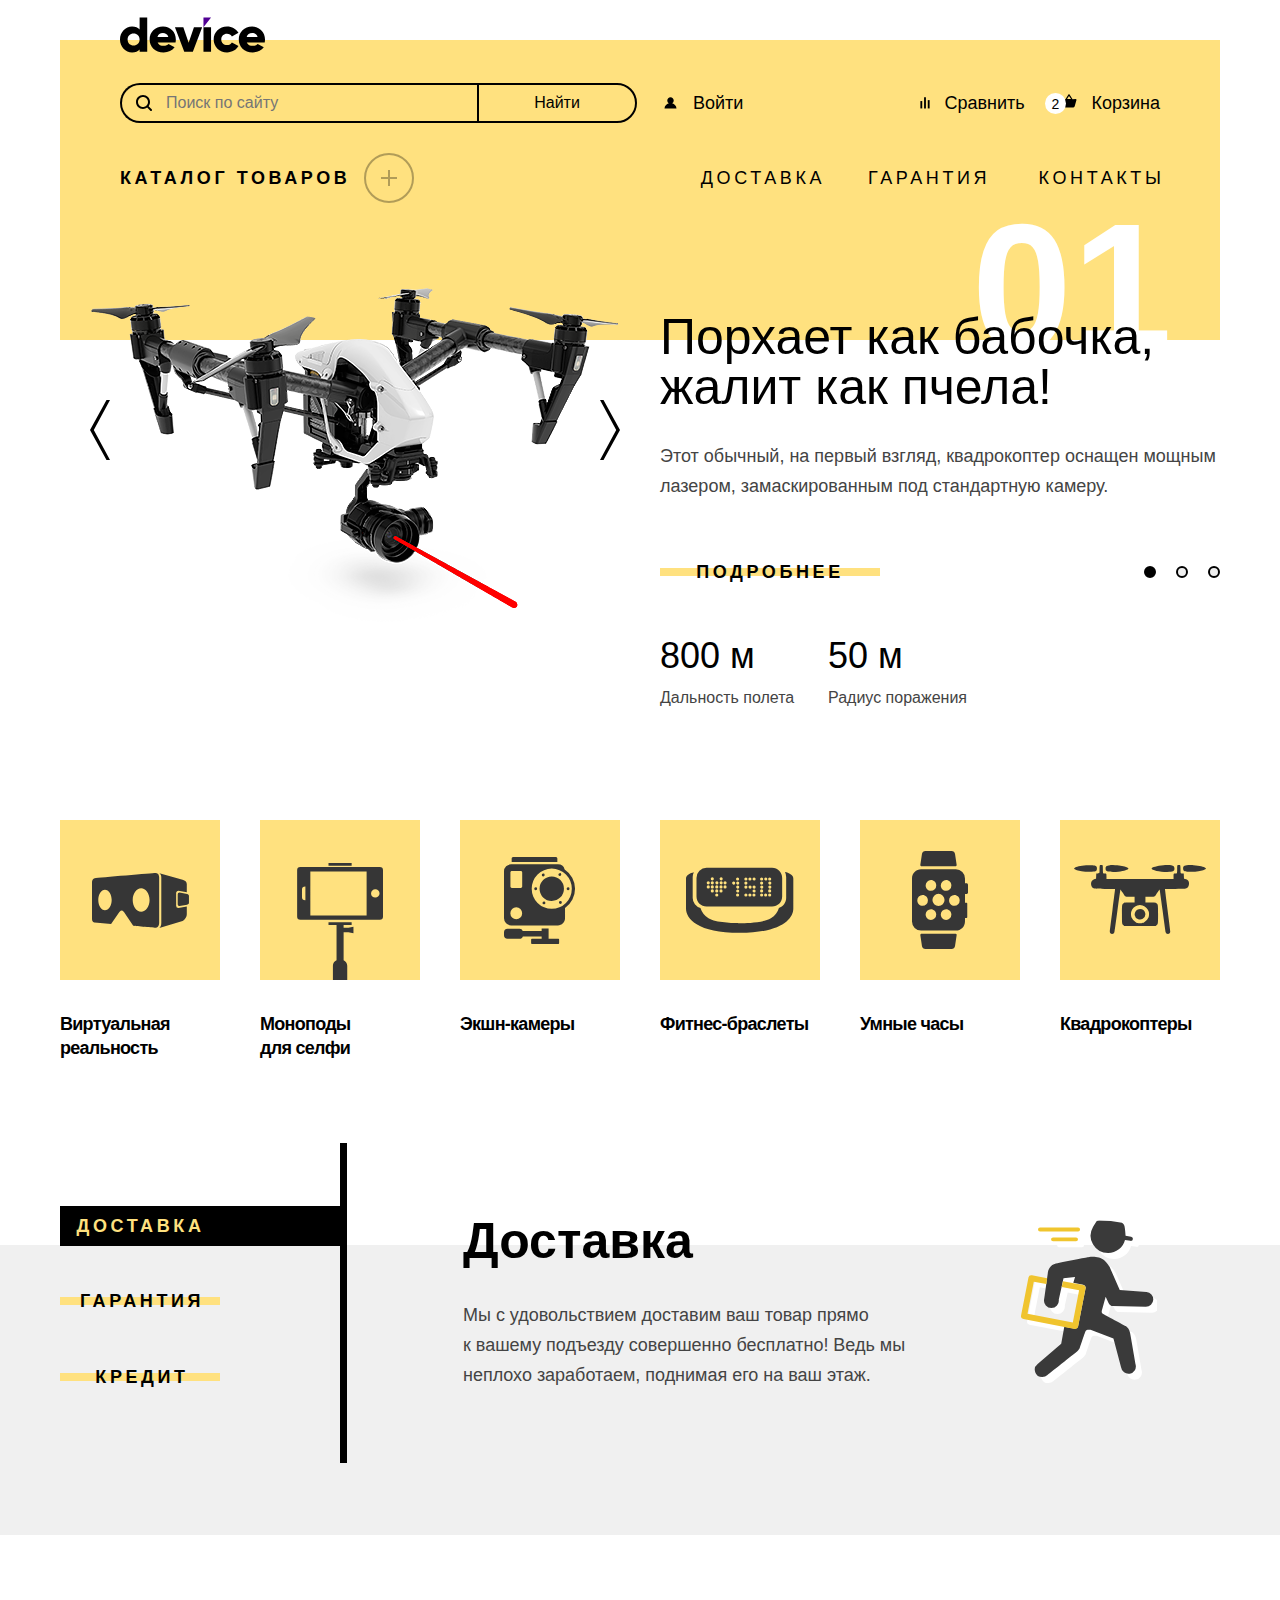
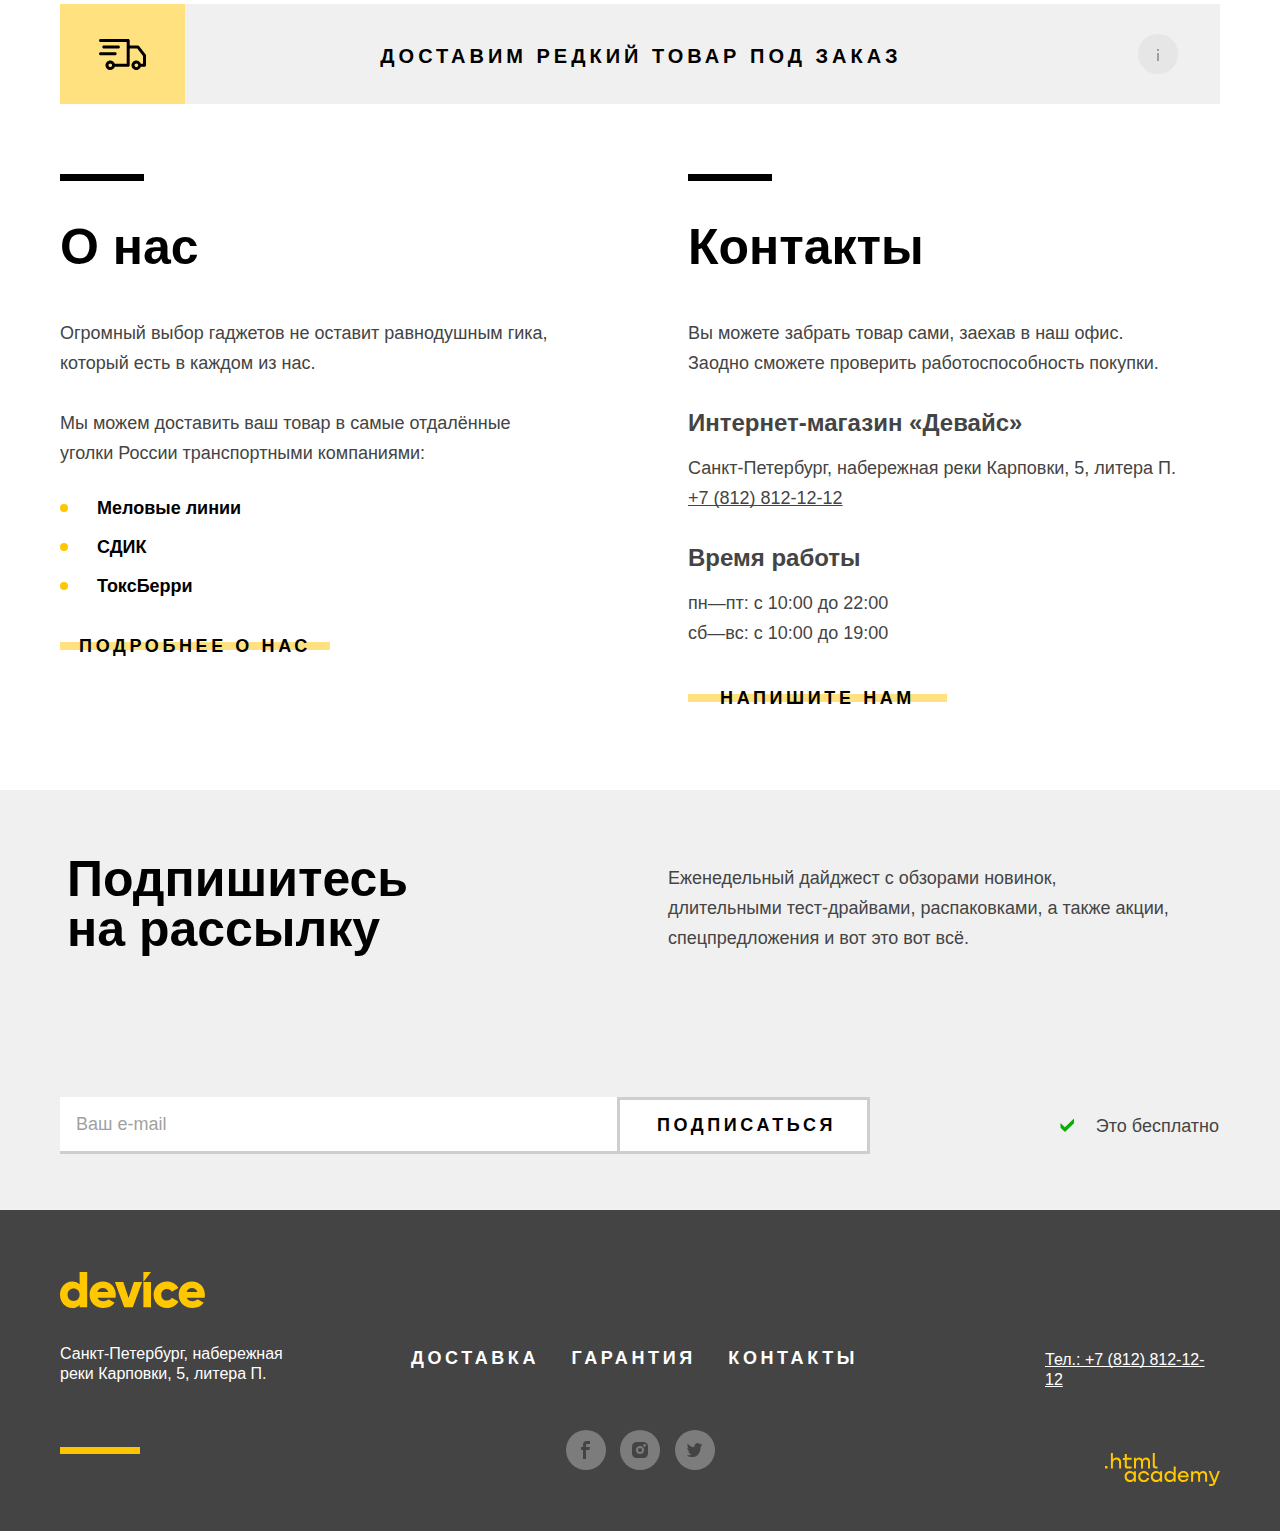
==== commit c84132fa: "Merge pull request #8 from maksdrop/master" ====
--- a/index.html
+++ b/index.html
@@ -30,7 +30,7 @@
                 </li>
                 <li class="navigation-item navigation-enter">
                   <a class="navigation-link navigation-profile" href="#">
-                    <img class="navigation-link-image" src="images/profile.svg" width="13" height="12" alt="">
+                    <img class="navigation-link-image" src="images/profile.svg" width="13" height="12" alt="Войти.">
                     Войти
                   </a>
                 </li>
@@ -42,7 +42,7 @@
                 </li>
                 <li class="navigation-item navigation-user">
                   <a class="navigation-link navigation-basket" href="#">
-                    <img class="navigation-link-image image-basket" src="images/navigation-basket.svg" width="16" height="14" alt="">
+                    <img class="navigation-link-image image-basket" src="images/navigation-basket.svg" width="16" height="14" alt="Корзина.">
                     Корзина
                   </a>
                   <div class="popover popover-cart">
@@ -50,7 +50,7 @@
                       <ul class="popover-product-list">
                         <li class="popover-product-item">
                           <a class="popover-product-link" href="">
-                            <img src="images/product-1-small.jpg" width="39" height="43" alt="">
+                            <img src="images/product-1-small.jpg" width="39" height="43" alt="Любительская селфи-палка.">
                             <p class="popover-product-title">Любительская селфи-палка</p>
                           </a>
                           <button class="popover-close-button" type="button">
@@ -61,7 +61,7 @@
                         </li>
                         <li class="popover-product-item">
                           <a class="popover-product-link" href="">
-                            <img src="images/product-2-small.jpg" width="39" height="43" alt="">
+                            <img src="images/product-2-small.jpg" width="39" height="43" alt="Профессиональная селфи-палка.">
                             <p class="popover-product-title">Профессиональная селфи-палка</p>
                           </a>
                           <button class="popover-close-button" type="button">
@@ -349,20 +349,22 @@
         </div>
       </section>
       <section class="subscribe">
-        <h2 class="visually-hidden">Рассылка.</h2>
-        <div class="main-container subscribe-container">
-          <h2 class="subscribe-title title">Подпишитесь на рассылку</h2>
-          <p class="subscribe-description">Еженедельный дайджест с обзорами новинок, <br>
-            длительными тест-драйвами, распаковками, а также акции, спецпредложения и вот это вот всё.</p>
-        </div>
-        <div class="main-container form-container subscribe-container">
-          <form class="subscribe-form" action="#" method="post">
-            <input class="field" placeholder="Ваш e-mail" type="email" name="subscribe-email" id="subscribe-email" required>
-            <button class="button subscribe-button" type="submit">подписаться</button>
-          </form>
-          <div class="subscribe-free">
-            <span class="free-span"></span>
-            <p class="subscribe-free-text">Это бесплатно</p>
+        <div class="subscribe-wrapper">
+          <h2 class="visually-hidden">Рассылка.</h2>
+          <div class="main-container subscribe-container">
+            <h2 class="subscribe-title title">Подпишитесь на рассылку</h2>
+            <p class="subscribe-description">Еженедельный дайджест с обзорами новинок, <br>
+              длительными тест-драйвами, распаковками, а также акции, спецпредложения и вот это вот всё.</p>
+          </div>
+          <div class="main-container form-container subscribe-container">
+            <form class="subscribe-form" action="#" method="post">
+              <input class="field" placeholder="Ваш e-mail" type="email" name="subscribe-email" id="subscribe-email" required>
+              <button class="button subscribe-button" type="submit">подписаться</button>
+            </form>
+            <div class="subscribe-free">
+              <span class="free-span"></span>
+              <p class="subscribe-free-text">Это бесплатно</p>
+            </div>
           </div>
         </div>
       </section>
--- a/styles/styles.css
+++ b/styles/styles.css
@@ -384,7 +384,7 @@
   justify-content: space-between;
   align-content: center;
   width: 1040px;
-  height: 50px;
+  min-height: 50px;
   position: relative;
   margin: 0 auto;
   font-family: "raleway", sans-serif;
@@ -852,20 +852,21 @@
 .catalog-list {
   width: 1160px;
   min-height: 253px;
+  display: flex;
+  justify-content: space-between;
+  flex-wrap: wrap;
   margin: 70px 0;
   padding: 0;
-  display: flex;
-  justify-content: space-between;
 }
 
 .catalog-item {
   list-style-type: none;
+  position: relative;
 }
 
 .catalog-link {
   width: 160px;
   min-height: 253px;
-  position: relative;
   display: block;
   text-decoration: none;
   color: var(--color-title);
@@ -970,7 +971,7 @@
 .option-item {
   display: flex;
   width: 694px;
-  height: 174px;
+  min-height: 174px;
   margin: 73px 63px 73px 116px;
   justify-content: space-between;
 }
@@ -1078,7 +1079,8 @@
 }
 
 .option-image {
-  margin: auto 0;
+  position: relative;
+  top: 4px;
 }
 
 /* Delivery */
@@ -1320,12 +1322,15 @@
 
 /* Subscribe */
 .subscribe {
-  min-height: 420px;
   background-color: var(--background-onyx);
   line-height: 30px;
   color: var(--color-paragraph);
 }
 
+.subscribe-wrapper {
+  padding-bottom: 56px;
+}
+
 .subscribe-container {
   display: flex;
   justify-content: space-between;
@@ -1349,7 +1354,7 @@
   min-height: 57px;
   display: flex;
   padding: 0;
-  margin-top: 144px;
+  margin-top: 143px;
 }
 
 .subscribe-form {
@@ -1413,9 +1418,9 @@
 }
 
 .subscribe-button {
-  min-width: 252px;
-  padding: 0;
-  padding: 15px 35px;
+  min-width: 253px;
+  padding: 0;
+  padding-left: 6px;
   border: 3px solid #cecece;
   background-color: var(--background-white);
 }
@@ -1452,6 +1457,7 @@
 
 .subscribe-free-text {
   margin: 0;
+  margin-right: 1px;
   text-align: right;
 }
 
@@ -1528,9 +1534,10 @@
 }
 
 .footer-option-list {
-  width: 445px;
-  display: flex;
-  justify-content: space-between;
+  min-width: 445px;
+  display: flex;
+  justify-content: space-between;
+  flex-wrap: wrap;
   margin: 0;
   padding-left: 0;
   list-style-type: none;
@@ -2015,7 +2022,7 @@
 }
 
 .inner-header-background {
-  height: 186px;
+  min-height: 186px;
   margin-top: 40px;
   background-color: var(--background-lemon);
 }
@@ -2035,9 +2042,8 @@
 
 /* Breadcrumbs-catalog */
 .breadcrumbs {
-  width: 429px;
-  display: flex;
-  justify-content: space-between;
+  min-width: 429px;
+  display: flex;
   position: relative;
   margin-top: 12px;
   margin-bottom: 32px;
@@ -2046,25 +2052,17 @@
   list-style-type: none;
 }
 
-.breadcrumbs-item:nth-child(1),
-.breadcrumbs-item:nth-child(2) {
-  padding-right: 36px;
-}
-
-.breadcrumbs-item:nth-child(1)::after {
+.breadcrumbs-item {
+  padding-right: 28px;
+}
+
+.breadcrumbs-item:nth-child(n+2)::before {
   content: url('../images/breadcrumbs-arrow.svg');
-  position: absolute;
-  bottom: 3px;
-  left: 79px;
+  position: relative;
+  bottom: 2px;
+  right: 11px;
   opacity: 0.2;
-}
-
-.breadcrumbs-item:nth-child(2)::after {
-  content: url('../images/breadcrumbs-arrow.svg');
-  position: absolute;
-  bottom: 2px;
-  right: 180px;
-  opacity: 0.2;
+
 }
 
 .breadcrumbs-link {
@@ -2093,17 +2091,14 @@
 }
 
 .filter-color {
-  height: 220px;
+  min-height: 220px;
   margin: 35px 0;
   margin-bottom: 0;
-  padding-bottom: 35px;
 }
 
 .filter-bluetooth {
-  height: 112px;
-  margin: 0;
-  margin-bottom: 37px;
-  margin-top: 35px;
+  min-height: 112px;
+  margin: 0;
 }
 
 /* Range */
@@ -2289,6 +2284,7 @@
   width: 220px;
   height: 40px;
   position: relative;
+  top: 2px;
   z-index: 0;
   margin-left: 2px;
   padding: 0;
@@ -2300,7 +2296,6 @@
   content: '';
   position: absolute;
   top: 40%;
-  left: -2px;
   width: 220px;
   height: 8px;
   z-index: -1;
@@ -2516,7 +2511,6 @@
   position: relative;
   text-decoration: none;
   min-height: 452px;
-  background-color: #e5e5e5;
   font-weight: 700;
   line-height: 20px;
   color: var(--color-title);
